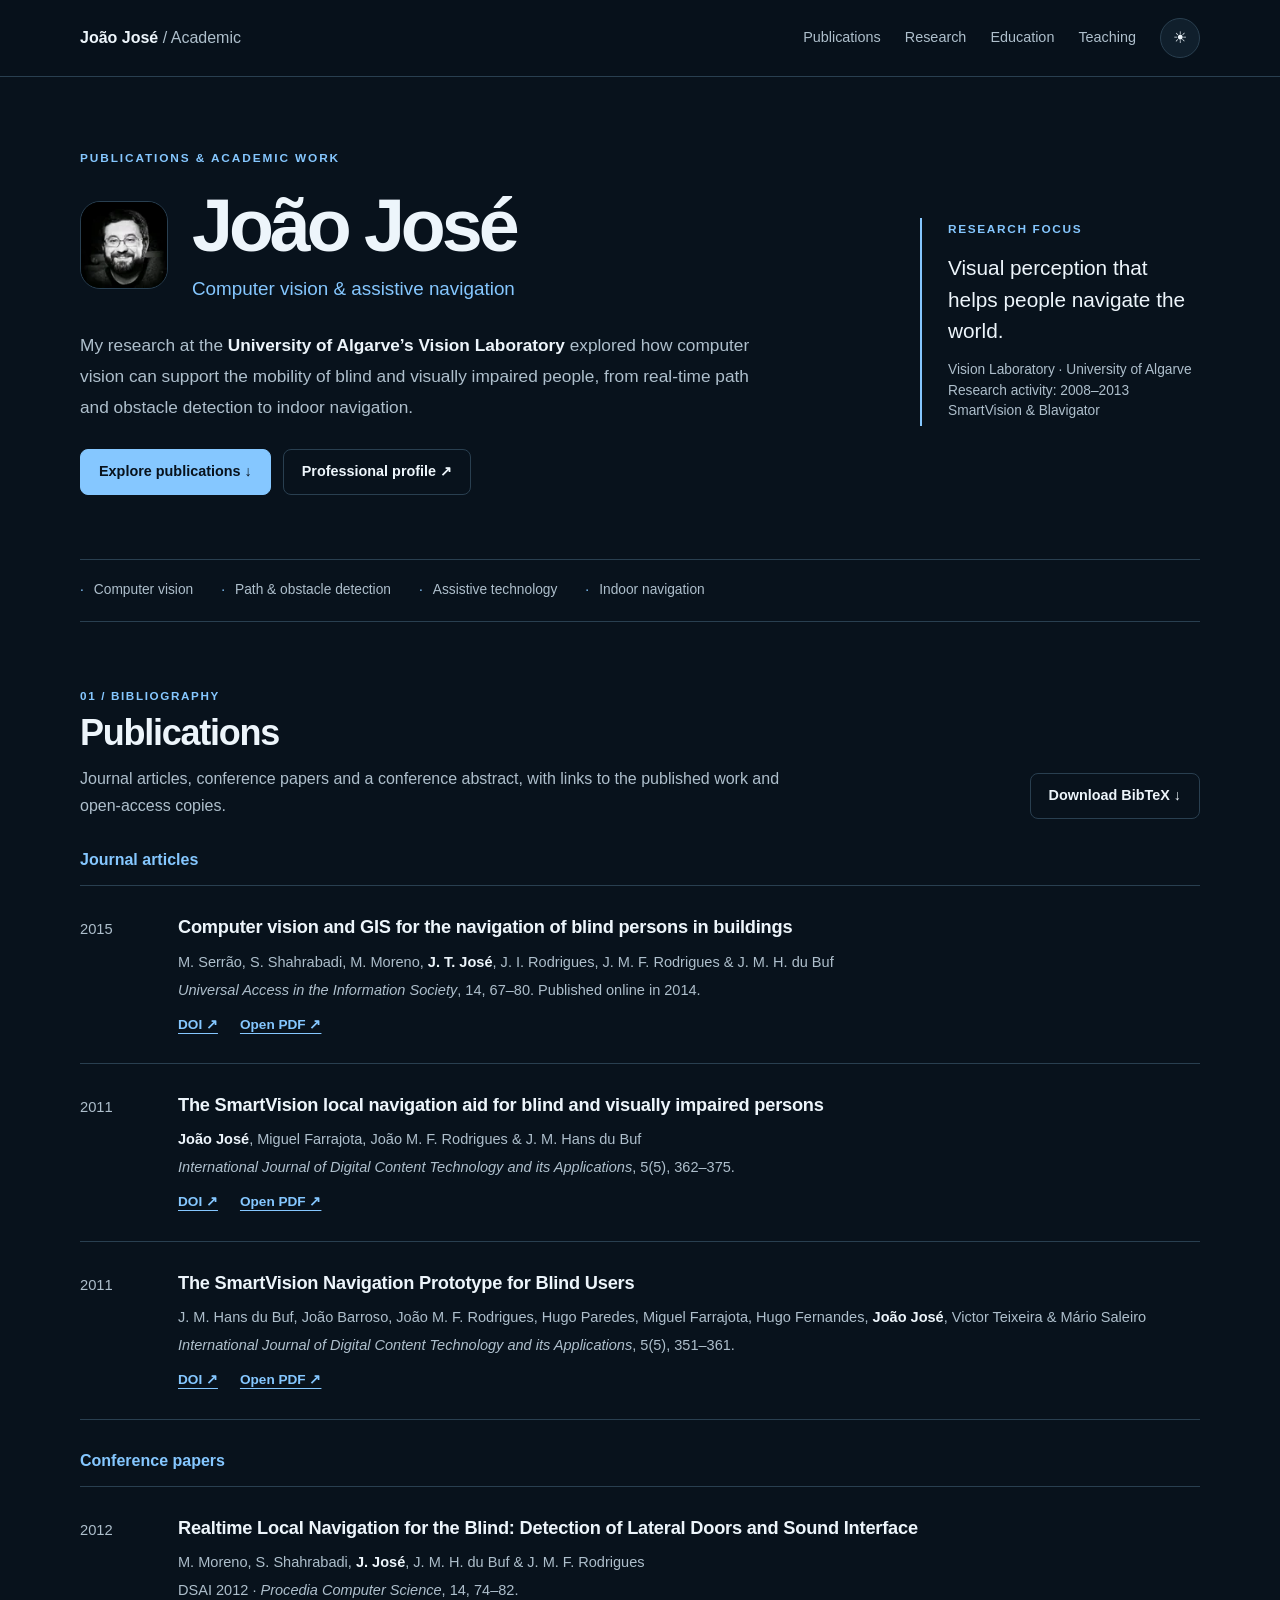
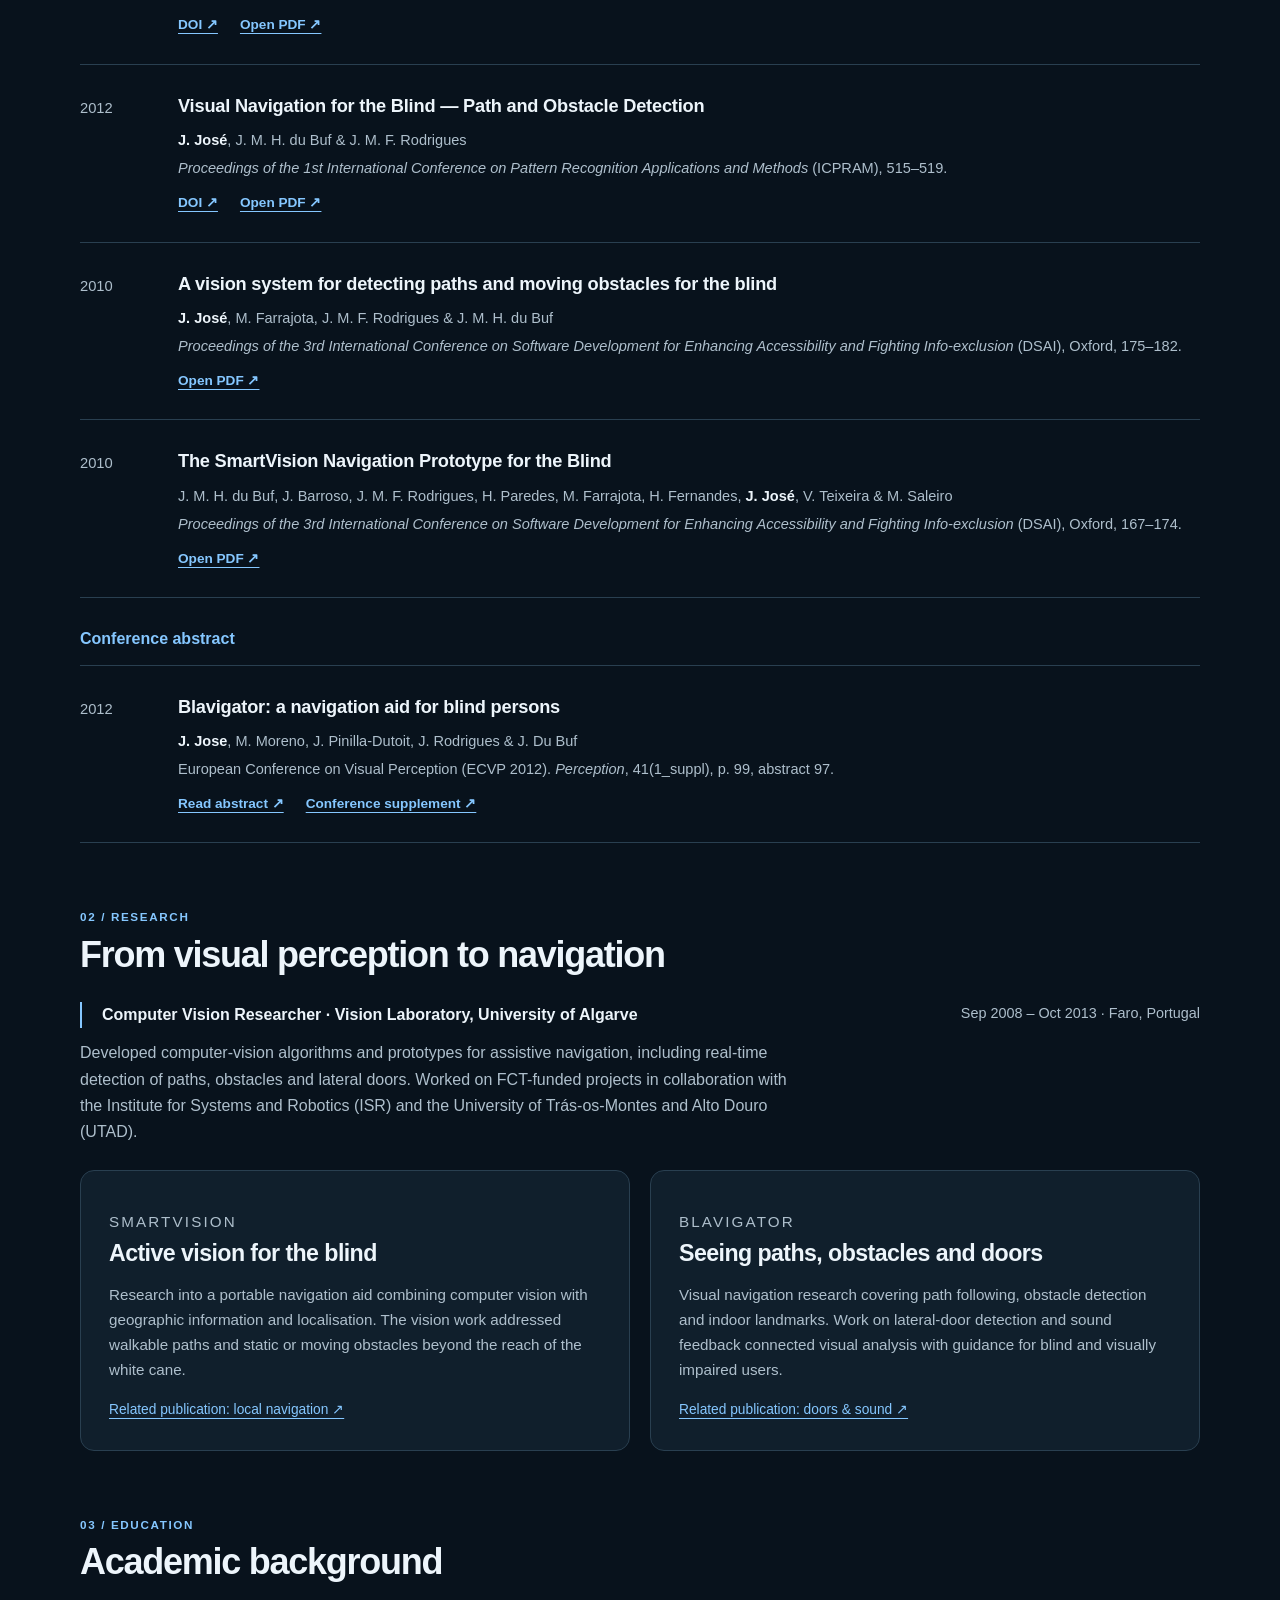
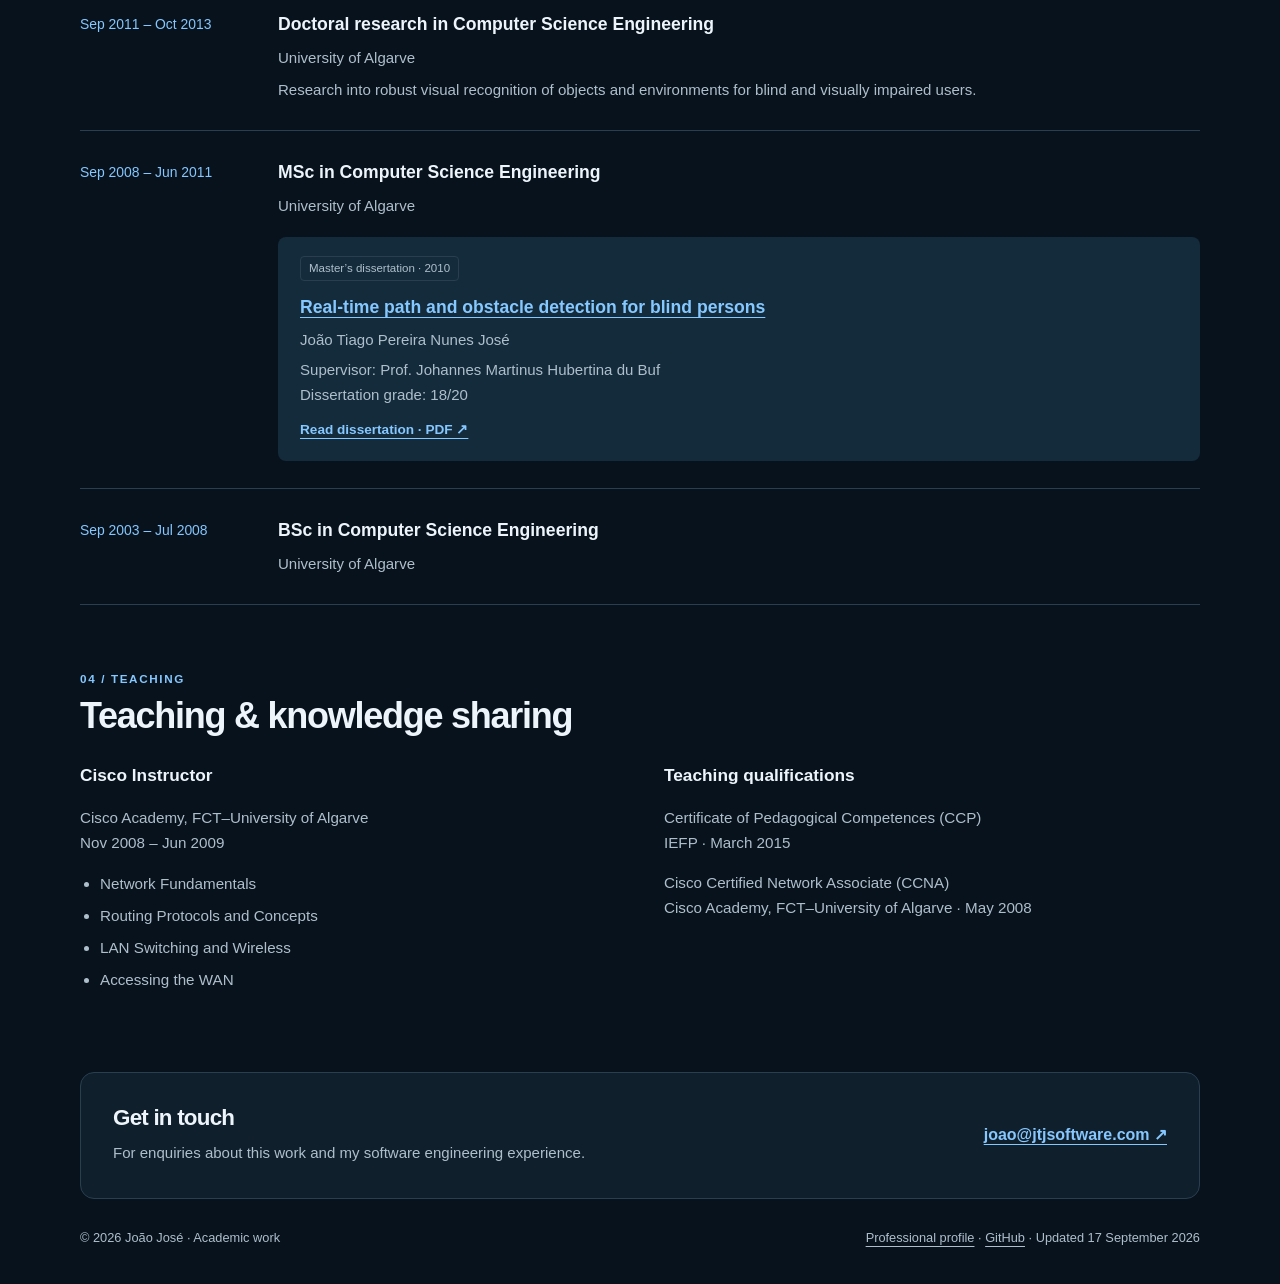
==== academic/index.html @ d1334db5 "Add academic profile with verified publications and research" ====
<!DOCTYPE html>
<html lang="en" data-theme="dark">
<head>
  <meta charset="UTF-8" />
  <meta name="viewport" content="width=device-width, initial-scale=1.0" />
  <title>João José | Publications &amp; Academic Work</title>
  <meta name="description" content="Academic work by João José: publications in computer vision and assistive navigation, SmartVision and Blavigator research, education and teaching at the University of Algarve." />
  <meta name="color-scheme" content="dark light" />
  <link rel="canonical" href="https://joaotiagojose.github.io/academic/" />
  <link rel="icon" type="image/svg+xml" href="../assets/favicon.svg?v=3" />
  <meta property="og:type" content="website" />
  <meta property="og:title" content="João José | Publications &amp; Academic Work" />
  <meta property="og:description" content="Computer vision, assistive navigation, and research at the University of Algarve. Publications, projects, education and teaching." />
  <meta property="og:url" content="https://joaotiagojose.github.io/academic/" />
  <meta property="og:image" content="https://joaotiagojose.github.io/assets/joao-jose-profile.png" />
  <script>
    try { if (localStorage.getItem('theme') === 'light') document.documentElement.dataset.theme = 'light'; } catch {}
  </script>
  <link rel="stylesheet" href="academic.css" />
  <script src="academic.js" defer></script>
</head>
<body>
  <a class="skip-link" href="#main">Skip to content</a>
  <header class="site-header">
    <div class="wrap header-inner">
      <a class="site-name" href="../">João José <span>/ Academic</span></a>
      <div class="header-actions">
        <nav class="nav" aria-label="Academic sections">
          <a href="#publications">Publications</a>
          <a href="#research">Research</a>
          <a href="#education">Education</a>
          <a href="#teaching">Teaching</a>
        </nav>
        <button id="theme-toggle" class="theme-toggle" type="button" aria-label="Switch to light mode" title="Switch to light mode">☀</button>
      </div>
    </div>
  </header>
  <main id="main" class="wrap">
    <section class="hero" aria-labelledby="page-title">
      <div>
        <p class="eyebrow">Publications &amp; academic work</p>
        <div class="identity">
          <img class="portrait" src="../assets/joao-jose-profile-200.webp" srcset="../assets/joao-jose-profile-100.webp 100w, ../assets/joao-jose-profile-150.webp 150w, ../assets/joao-jose-profile-200.webp 200w, ../assets/joao-jose-profile-300.webp 300w" sizes="(max-width: 620px) 66px, 88px" width="200" height="200" decoding="async" alt="Portrait of João José" />
          <div>
            <h1 id="page-title">João José</h1>
            <p class="hero-subtitle">Computer vision &amp; assistive navigation</p>
          </div>
        </div>
        <p class="lead">My research at the <strong>University of Algarve’s Vision Laboratory</strong> explored how computer vision can support the mobility of blind and visually impaired people, from real-time path and obstacle detection to indoor navigation.</p>
        <div class="hero-links">
          <a class="button primary" href="#publications">Explore publications <span aria-hidden="true">&nbsp;↓</span></a>
          <a class="button" href="../">Professional profile <span aria-hidden="true">&nbsp;↗</span></a>
        </div>
      </div>
      <aside class="research-note" aria-label="Research context">
        <h2>Research focus</h2>
        <p>Visual perception that helps people navigate the world.</p>
        <p class="note-meta">Vision Laboratory · University of Algarve<br />Research activity: 2008–2013<br />SmartVision &amp; Blavigator</p>
      </aside>
    </section>
    <div class="topic-strip" aria-label="Research topics">
      <span>Computer vision</span><span>Path &amp; obstacle detection</span><span>Assistive technology</span><span>Indoor navigation</span>
    </div>

    <section id="publications" class="section" aria-labelledby="publications-title">
      <div class="section-head">
        <div>
          <p class="section-kicker">01 / Bibliography</p>
          <h2 id="publications-title">Publications</h2>
          <p class="section-intro">Journal articles, conference papers and a conference abstract, with links to the published work and open-access copies.</p>
        </div>
        <a class="button" href="publications.bib" download>Download BibTeX <span aria-hidden="true">&nbsp;↓</span></a>
      </div>

      <h3 class="subheading">Journal articles</h3>
      <article class="pub" id="pub-gis">
        <div class="pub-year"><time datetime="2015">2015</time></div>
        <div>
          <h4><a href="https://doi.org/10.1007/s10209-013-0338-8">Computer vision and GIS for the navigation of blind persons in buildings</a></h4>
          <p class="authors">M. Serrão, S. Shahrabadi, M. Moreno, <strong>J. T. José</strong>, J. I. Rodrigues, J. M. F. Rodrigues &amp; J. M. H. du Buf</p>
          <p class="venue"><cite>Universal Access in the Information Society</cite>, 14, 67–80. Published online in 2014.</p>
          <div class="pub-links"><a href="https://doi.org/10.1007/s10209-013-0338-8" aria-label="DOI for Computer vision and GIS">DOI ↗</a><a href="https://isr.tecnico.ulisboa.pt/wp-content/uploads/2015/03/Computer-vision-and-GIS-for-the-navigation-of-blind-persons-in-buildings.pdf" aria-label="Open PDF of Computer vision and GIS">Open PDF ↗</a></div>
        </div>
      </article>
      <article class="pub" id="pub-local">
        <div class="pub-year"><time datetime="2011">2011</time></div>
        <div>
          <h4><a href="https://sapientia.ualg.pt/bitstreams/b8801582-c0db-4a8e-a55b-0960bfc5c989/download">The SmartVision local navigation aid for blind and visually impaired persons</a></h4>
          <p class="authors"><strong>João José</strong>, Miguel Farrajota, João M. F. Rodrigues &amp; J. M. Hans du Buf</p>
          <p class="venue"><cite>International Journal of Digital Content Technology and its Applications</cite>, 5(5), 362–375.</p>
          <div class="pub-links"><a href="https://doi.org/10.4156/jdcta.vol5.issue5.40" aria-label="DOI for the SmartVision local navigation aid">DOI ↗</a><a href="https://sapientia.ualg.pt/bitstreams/b8801582-c0db-4a8e-a55b-0960bfc5c989/download" aria-label="Open PDF of the SmartVision local navigation aid">Open PDF ↗</a></div>
        </div>
      </article>
      <article class="pub" id="pub-prototype-2011">
        <div class="pub-year"><time datetime="2011">2011</time></div>
        <div>
          <h4><a href="https://sapientia.ualg.pt/entities/publication/ca22ff7d-d446-47fd-9244-8b6d8630c13f">The SmartVision Navigation Prototype for Blind Users</a></h4>
          <p class="authors">J. M. Hans du Buf, João Barroso, João M. F. Rodrigues, Hugo Paredes, Miguel Farrajota, Hugo Fernandes, <strong>João José</strong>, Victor Teixeira &amp; Mário Saleiro</p>
          <p class="venue"><cite>International Journal of Digital Content Technology and its Applications</cite>, 5(5), 351–361.</p>
          <div class="pub-links"><a href="https://doi.org/10.4156/jdcta.vol5.issue5.39" aria-label="DOI for the SmartVision Navigation Prototype journal article">DOI ↗</a><a href="https://sapientia.ualg.pt/server/api/core/bitstreams/2eda83a7-4ccc-492b-aee5-9090bc823c5c/content" aria-label="Open PDF of the SmartVision Navigation Prototype journal article">Open PDF ↗</a></div>
        </div>
      </article>

      <h3 class="subheading">Conference papers</h3>
      <article class="pub" id="pub-doors">
        <div class="pub-year"><time datetime="2012">2012</time></div>
        <div>
          <h4><a href="https://doi.org/10.1016/j.procs.2012.10.009">Realtime Local Navigation for the Blind: Detection of Lateral Doors and Sound Interface</a></h4>
          <p class="authors">M. Moreno, S. Shahrabadi, <strong>J. José</strong>, J. M. H. du Buf &amp; J. M. F. Rodrigues</p>
          <p class="venue">DSAI 2012 · <cite>Procedia Computer Science</cite>, 14, 74–82.</p>
          <div class="pub-links"><a href="https://doi.org/10.1016/j.procs.2012.10.009" aria-label="DOI for Realtime Local Navigation for the Blind">DOI ↗</a><a href="https://sapientia.ualg.pt/server/api/core/bitstreams/8c145297-021e-44c2-b00f-937da8016061/content" aria-label="Open PDF of Realtime Local Navigation for the Blind">Open PDF ↗</a></div>
        </div>
      </article>
      <article class="pub" id="pub-visual-navigation">
        <div class="pub-year"><time datetime="2012">2012</time></div>
        <div>
          <h4><a href="https://doi.org/10.5220/0003711405150519">Visual Navigation for the Blind — Path and Obstacle Detection</a></h4>
          <p class="authors"><strong>J. José</strong>, J. M. H. du Buf &amp; J. M. F. Rodrigues</p>
          <p class="venue"><cite>Proceedings of the 1st International Conference on Pattern Recognition Applications and Methods</cite> (ICPRAM), 515–519.</p>
          <div class="pub-links"><a href="https://doi.org/10.5220/0003711405150519" aria-label="DOI for Visual Navigation for the Blind">DOI ↗</a><a href="https://www.scitepress.org/papers/2012/37114/37114.pdf" aria-label="Open PDF of Visual Navigation for the Blind">Open PDF ↗</a></div>
        </div>
      </article>
      <article class="pub" id="pub-moving-obstacles">
        <div class="pub-year"><time datetime="2010">2010</time></div>
        <div>
          <h4><a href="https://sapientia.ualg.pt/server/api/core/bitstreams/53c3b840-bb6d-4dbb-9506-8c93ebf190bd/content">A vision system for detecting paths and moving obstacles for the blind</a></h4>
          <p class="authors"><strong>J. José</strong>, M. Farrajota, J. M. F. Rodrigues &amp; J. M. H. du Buf</p>
          <p class="venue"><cite>Proceedings of the 3rd International Conference on Software Development for Enhancing Accessibility and Fighting Info-exclusion</cite> (DSAI), Oxford, 175–182.</p>
          <div class="pub-links"><a href="https://sapientia.ualg.pt/server/api/core/bitstreams/53c3b840-bb6d-4dbb-9506-8c93ebf190bd/content" aria-label="Open PDF of A vision system for detecting paths and moving obstacles">Open PDF ↗</a></div>
        </div>
      </article>
      <article class="pub" id="pub-prototype-2010">
        <div class="pub-year"><time datetime="2010">2010</time></div>
        <div>
          <h4><a href="https://sapientia.ualg.pt/entities/publication/32190c54-5bcf-4e43-a8a7-34884efaf8aa">The SmartVision Navigation Prototype for the Blind</a></h4>
          <p class="authors">J. M. H. du Buf, J. Barroso, J. M. F. Rodrigues, H. Paredes, M. Farrajota, H. Fernandes, <strong>J. José</strong>, V. Teixeira &amp; M. Saleiro</p>
          <p class="venue"><cite>Proceedings of the 3rd International Conference on Software Development for Enhancing Accessibility and Fighting Info-exclusion</cite> (DSAI), Oxford, 167–174.</p>
          <div class="pub-links"><a href="https://sapientia.ualg.pt/server/api/core/bitstreams/aa98ffcc-b1ad-4ce6-bfa8-ec8e692ca090/content" aria-label="Open PDF of the SmartVision Navigation Prototype conference paper">Open PDF ↗</a></div>
        </div>
      </article>

      <h3 class="subheading">Conference abstract</h3>
      <article class="pub" id="pub-blavigator">
        <div class="pub-year"><time datetime="2012">2012</time></div>
        <div>
          <h4><a href="https://sapientia.ualg.pt/bitstreams/903f8c56-8f62-4456-8b7b-4ba01dbcab56/download">Blavigator: a navigation aid for blind persons</a></h4>
          <p class="authors"><strong>J. Jose</strong>, M. Moreno, J. Pinilla-Dutoit, J. Rodrigues &amp; J. Du Buf</p>
          <p class="venue">European Conference on Visual Perception (ECVP 2012). <cite>Perception</cite>, 41(1_suppl), p. 99, abstract 97.</p>
          <div class="pub-links"><a href="https://sapientia.ualg.pt/bitstreams/903f8c56-8f62-4456-8b7b-4ba01dbcab56/download">Read abstract ↗</a><a href="https://doi.org/10.1177/03010066120410s101">Conference supplement ↗</a></div>
        </div>
      </article>
    </section>

    <section id="research" class="section" aria-labelledby="research-title">
      <p class="section-kicker">02 / Research</p>
      <h2 id="research-title">From visual perception to navigation</h2>
      <div class="research-role"><strong>Computer Vision Researcher · Vision Laboratory, University of Algarve</strong><span>Sep 2008 – Oct 2013 · Faro, Portugal</span></div>
      <p class="section-intro">Developed computer-vision algorithms and prototypes for assistive navigation, including real-time detection of paths, obstacles and lateral doors. Worked on FCT-funded projects in collaboration with the Institute for Systems and Robotics (ISR) and the University of Trás-os-Montes and Alto Douro (UTAD).</p>
      <div class="research-grid">
        <article class="project">
          <p class="project-number">SMARTVISION</p>
          <h3>Active vision for the blind</h3>
          <p>Research into a portable navigation aid combining computer vision with geographic information and localisation. The vision work addressed walkable paths and static or moving obstacles beyond the reach of the white cane.</p>
          <a href="#pub-local">Related publication: local navigation ↗</a>
        </article>
        <article class="project">
          <p class="project-number">BLAVIGATOR</p>
          <h3>Seeing paths, obstacles and doors</h3>
          <p>Visual navigation research covering path following, obstacle detection and indoor landmarks. Work on lateral-door detection and sound feedback connected visual analysis with guidance for blind and visually impaired users.</p>
          <a href="#pub-doors">Related publication: doors &amp; sound ↗</a>
        </article>
      </div>
    </section>

    <section id="education" class="section" aria-labelledby="education-title">
      <p class="section-kicker">03 / Education</p>
      <h2 id="education-title">Academic background</h2>
      <article class="education-row">
        <div class="education-date">Sep 2011 – Oct 2013</div>
        <div><h3>Doctoral research in Computer Science Engineering</h3><p>University of Algarve</p><p>Research into robust visual recognition of objects and environments for blind and visually impaired users.</p></div>
      </article>
      <article class="education-row">
        <div class="education-date">Sep 2008 – Jun 2011</div>
        <div>
          <h3>MSc in Computer Science Engineering</h3><p>University of Algarve</p>
          <div class="thesis" id="thesis">
            <span class="label">Master’s dissertation · 2010</span>
            <h3><a href="https://sapientia.ualg.pt/server/api/core/bitstreams/67dc6288-6c2f-46ac-99d8-8677ef4031b8/content">Real-time path and obstacle detection for blind persons</a></h3>
            <p>João Tiago Pereira Nunes José</p>
            <p>Supervisor: Prof. Johannes Martinus Hubertina du Buf<br />Dissertation grade: 18/20</p>
            <div class="pub-links"><a href="https://sapientia.ualg.pt/server/api/core/bitstreams/67dc6288-6c2f-46ac-99d8-8677ef4031b8/content">Read dissertation · PDF ↗</a></div>
          </div>
        </div>
      </article>
      <article class="education-row">
        <div class="education-date">Sep 2003 – Jul 2008</div>
        <div><h3>BSc in Computer Science Engineering</h3><p>University of Algarve</p></div>
      </article>
    </section>

    <section id="teaching" class="section" aria-labelledby="teaching-title">
      <p class="section-kicker">04 / Teaching</p>
      <h2 id="teaching-title">Teaching &amp; knowledge sharing</h2>
      <div class="teaching">
        <div>
          <h3>Cisco Instructor</h3>
          <p>Cisco Academy, FCT–University of Algarve<br />Nov 2008 – Jun 2009</p>
          <ul><li>Network Fundamentals</li><li>Routing Protocols and Concepts</li><li>LAN Switching and Wireless</li><li>Accessing the WAN</li></ul>
        </div>
        <div>
          <h3>Teaching qualifications</h3>
          <p>Certificate of Pedagogical Competences (CCP)<br />IEFP · March 2015</p>
          <p>Cisco Certified Network Associate (CCNA)<br />Cisco Academy, FCT–University of Algarve · May 2008</p>
        </div>
      </div>
    </section>

    <section id="contact" class="contact" aria-labelledby="contact-title">
      <div><h2 id="contact-title">Get in touch</h2><p>For enquiries about this work and my software engineering experience.</p></div>
      <a href="mailto:joao@jtjsoftware.com">joao@jtjsoftware.com ↗</a>
    </section>
  </main>
  <footer class="wrap">
    <p>© <span id="year">2026</span> João José · Academic work</p>
    <p><a href="../">Professional profile</a> · <a href="https://github.com/joaotiagojose">GitHub</a> · Updated <time datetime="2026-09-17">17 September 2026</time></p>
  </footer>
</body>
</html>
---- academic/academic.css ----
:root {
  color-scheme: dark;
  --bg: #08121c;
  --panel: #101f2c;
  --ink: #edf5fb;
  --muted: #aebfcc;
  --line: #293f50;
  --brand: #85c7ff;
  --soft: #142b3c;
  --nav: rgba(8, 18, 28, .96);
}
html[data-theme="light"] {
  color-scheme: light;
  --bg: #f5f7fa;
  --panel: #fff;
  --ink: #172b3c;
  --muted: #526575;
  --line: #d8e1e8;
  --brand: #135e98;
  --soft: #eaf2f9;
  --nav: rgba(245, 247, 250, .96);
}
* { box-sizing: border-box; }
html { scroll-behavior: smooth; scroll-padding-top: 100px; }
body { margin: 0; background: var(--bg); color: var(--ink); font: 16px/1.65 "Segoe UI", Arial, sans-serif; }
a { color: var(--brand); text-underline-offset: 4px; }
a:hover { text-decoration-thickness: 2px; }
button { font: inherit; }
button, a { -webkit-tap-highlight-color: transparent; }
:focus-visible { outline: 3px solid var(--brand); outline-offset: 5px; }
img { display: block; max-width: 100%; }
[hidden] { display: none !important; }
.wrap { width: min(1120px, calc(100% - 48px)); margin-inline: auto; }
.skip-link { position: fixed; top: -100px; left: 20px; z-index: 50; padding: 10px 16px; background: var(--panel); }
.skip-link:focus { top: 10px; }
.site-header { position: sticky; top: 0; z-index: 10; background: var(--nav); border-bottom: 1px solid var(--line); }
.header-inner { display: flex; align-items: center; justify-content: space-between; gap: 24px; min-height: 76px; }
.site-name { color: var(--ink); font-weight: 700; text-decoration: none; white-space: nowrap; }
.site-name span { color: var(--muted); font-weight: 400; }
.nav { display: flex; align-items: center; gap: 24px; font-size: .9rem; }
.nav a { color: var(--muted); text-decoration: none; padding-block: 12px; }
.nav a:hover { color: var(--ink); }
.theme-toggle { border: 1px solid var(--line); border-radius: 50%; width: 40px; height: 40px; background: var(--panel); color: var(--ink); cursor: pointer; flex: 0 0 auto; }
.header-actions { display: flex; align-items: center; gap: 24px; }
.hero { display: grid; grid-template-columns: minmax(0, 1fr) 280px; gap: 70px; align-items: center; padding-block: 72px 64px; }
.eyebrow { margin: 0 0 18px; font-size: .74rem; font-weight: 750; letter-spacing: .16em; text-transform: uppercase; color: var(--brand); }
.identity { display: flex; gap: 24px; align-items: center; }
.portrait { width: 88px; height: 88px; border-radius: 20px; border: 1px solid var(--line); object-fit: cover; }
h1 { margin: 0; font-size: clamp(2.6rem, 5.8vw, 4.6rem); letter-spacing: -.055em; line-height: 1.06; font-weight: 720; }
.hero-subtitle { margin: 8px 0 0; color: var(--brand); font-size: clamp(1rem, 2vw, 1.18rem); }
.lead { color: var(--muted); font-size: 1.08rem; line-height: 1.8; max-width: 670px; margin: 26px 0; }
.lead strong { color: var(--ink); font-weight: 600; }
.hero-links { display: flex; flex-wrap: wrap; gap: 12px; }
.button { display: inline-flex; align-items: center; justify-content: center; padding: 10px 18px; min-height: 46px; border: 1px solid var(--line); border-radius: 8px; color: var(--ink); font-size: .9rem; font-weight: 650; text-decoration: none; }
.button.primary { background: var(--brand); border-color: var(--brand); color: var(--bg); }
.button:hover { box-shadow: 0 0 0 2px var(--line); }
.research-note { border-left: 2px solid var(--brand); padding: 4px 0 4px 26px; }
.research-note h2 { font-size: .74rem; letter-spacing: .14em; text-transform: uppercase; color: var(--brand); margin: 0 0 16px; }
.research-note p { font-size: 1.3rem; line-height: 1.5; margin: 0 0 14px; }
.research-note .note-meta { color: var(--muted); font-size: .86rem; margin-bottom: 0; }
.topic-strip { display: flex; flex-wrap: wrap; gap: 10px 28px; padding-block: 19px; border-block: 1px solid var(--line); color: var(--muted); font-size: .86rem; }
.topic-strip span::before { content: "·"; color: var(--brand); margin-right: 10px; }
.section { padding-top: 64px; }
.section-head { display: flex; align-items: end; justify-content: space-between; gap: 24px; margin-bottom: 28px; }
.section-kicker { color: var(--brand); font-size: .73rem; letter-spacing: .14em; text-transform: uppercase; font-weight: 700; margin: 0 0 6px; }
h2 { font-size: clamp(1.7rem, 3vw, 2.25rem); line-height: 1.2; letter-spacing: -.035em; margin: 0; }
.section-intro { color: var(--muted); margin: 12px 0 0; max-width: 720px; }
.subheading { font-size: 1rem; font-weight: 650; margin: 28px 0 0; padding-bottom: 12px; border-bottom: 1px solid var(--line); color: var(--brand); }
.pub { display: grid; grid-template-columns: 76px minmax(0, 1fr); gap: 22px; padding-block: 27px; border-bottom: 1px solid var(--line); }
.pub-year { color: var(--muted); font-size: .92rem; font-variant-numeric: tabular-nums; padding-top: 4px; }
.pub h4 { margin: 0 0 9px; font-size: 1.14rem; font-weight: 650; line-height: 1.5; letter-spacing: -.012em; }
.pub h4 a { color: var(--ink); text-decoration: none; }
.pub h4 a:hover { color: var(--brand); text-decoration: underline; }
.pub p { margin: 4px 0; font-size: .91rem; color: var(--muted); }
.pub .authors strong { color: var(--ink); font-weight: 650; }
.pub .venue { color: var(--muted); }
.pub-links { display: flex; flex-wrap: wrap; gap: 10px 22px; margin-top: 12px; font-size: .85rem; }
.pub-links a { font-weight: 600; }
.label { display: inline-block; vertical-align: middle; margin: 0 0 12px; border: 1px solid var(--line); color: var(--muted); border-radius: 4px; padding: 2px 8px; font-size: .72rem; }
.research-grid { display: grid; grid-template-columns: repeat(2, minmax(0, 1fr)); gap: 20px; margin-top: 24px; }
.project { border: 1px solid var(--line); border-radius: 14px; padding: 28px; background: var(--panel); }
.project-number { color: var(--brand); font-size: .76rem; letter-spacing: .14em; margin: 0 0 18px; }
.project h3 { font-size: 1.45rem; margin: 0 0 8px; letter-spacing: -.025em; }
.project p { color: var(--muted); margin: 10px 0 0; font-size: .95rem; }
.project a { display: inline-block; margin-top: 16px; font-size: .86rem; }
.research-role { display: flex; flex-wrap: wrap; justify-content: space-between; gap: 8px 24px; border-left: 2px solid var(--brand); padding-left: 20px; margin-top: 26px; }
.research-role strong { font-weight: 650; }
.research-role span { color: var(--muted); font-size: .9rem; }
.education-row { display: grid; grid-template-columns: 170px minmax(0, 1fr); gap: 28px; padding: 27px 0; border-bottom: 1px solid var(--line); }
.education-row h3 { font-size: 1.1rem; margin: 0 0 6px; }
.education-row p { color: var(--muted); margin: 7px 0 0; font-size: .94rem; }
.education-date { color: var(--brand); font-size: .87rem; padding-top: 3px; }
.thesis { margin-top: 18px; padding: 19px 22px; background: var(--soft); border-radius: 8px; }
.thesis p { margin-top: 5px; }
.teaching { display: grid; grid-template-columns: 1fr 1fr; gap: 48px; }
.teaching h3 { margin: 24px 0 7px; font-size: 1.08rem; }
.teaching p, .teaching li { color: var(--muted); font-size: .95rem; }
.teaching ul { padding-left: 20px; }
.teaching li + li { margin-top: 7px; }
.contact { margin-top: 64px; padding: 32px; border: 1px solid var(--line); background: var(--panel); border-radius: 14px; display: flex; flex-wrap: wrap; align-items: center; justify-content: space-between; gap: 24px; }
.contact h2 { font-size: 1.4rem; }
.contact p { margin: 9px 0 0; color: var(--muted); font-size: .94rem; }
.contact a { font-weight: 650; }
footer { display: flex; justify-content: space-between; flex-wrap: wrap; gap: 12px; padding-block: 28px 36px; color: var(--muted); font-size: .8rem; }
footer p { margin: 0; }
footer a { color: var(--muted); }
@media (max-width: 900px) {
  .hero { grid-template-columns: 1fr; gap: 34px; padding-block: 48px; }
  .research-note { max-width: 650px; }
  .research-note p { font-size: 1.1rem; }
  .nav { gap: 16px; }
  .header-actions { gap: 16px; }
  .site-name span { display: none; }
}
@media (max-width: 620px) {
  html { scroll-padding-top: 135px; }
  .wrap { width: calc(100% - 36px); }
  .header-inner { flex-wrap: wrap; padding-block: 12px; gap: 2px 14px; min-height: auto; }
  .header-actions { display: contents; }
  .site-name { order: 0; }
  .theme-toggle { order: 1; width: 36px; height: 36px; }
  .nav { order: 2; width: 100%; justify-content: space-between; gap: 10px; font-size: .8rem; }
  .nav a { padding-block: 8px; }
  .hero { padding-block: 36px; gap: 30px; }
  .portrait { width: 66px; height: 66px; border-radius: 14px; }
  .identity { gap: 17px; }
  h1 { font-size: clamp(2rem, 8vw, 3rem); }
  .hero-subtitle { font-size: .94rem; }
  .lead { font-size: 1rem; }
  .topic-strip { gap: 8px 17px; font-size: .78rem; }
  .section { padding-top: 44px; }
  .section-head { align-items: start; flex-direction: column; gap: 18px; }
  .pub { grid-template-columns: 1fr; gap: 7px; padding-block: 24px; }
  .pub-year { font-size: .8rem; color: var(--brand); }
  .pub h4 { font-size: 1.07rem; }
  .research-grid, .teaching { grid-template-columns: 1fr; gap: 18px; }
  .project { padding: 23px; }
  .education-row { grid-template-columns: 1fr; gap: 8px; }
  .contact { padding: 24px; margin-top: 44px; }
}
@media (prefers-reduced-motion: reduce) { html { scroll-behavior: auto; } }
@media print {
  :root { --bg: #fff; --panel: #fff; --ink: #111; --muted: #444; --brand: #174b70; --line: #ccc; --soft: #f5f5f5; }
  html[data-theme] { color-scheme: light; --bg: #fff; --panel: #fff; --ink: #111; --muted: #444; --brand: #174b70; --line: #ccc; --soft: #f5f5f5; }
  body { font-size: 10pt; }
  .wrap { width: 100%; }
  .site-header, .skip-link, .hero-links, .section-head .button, .theme-toggle { display: none; }
  .hero { padding: 0 0 24px; gap: 30px; }
  .section { padding-top: 28px; }
  .pub, .project, .education-row { break-inside: avoid; }
  h2, h3 { break-after: avoid; }
  a { text-decoration: none; }
}
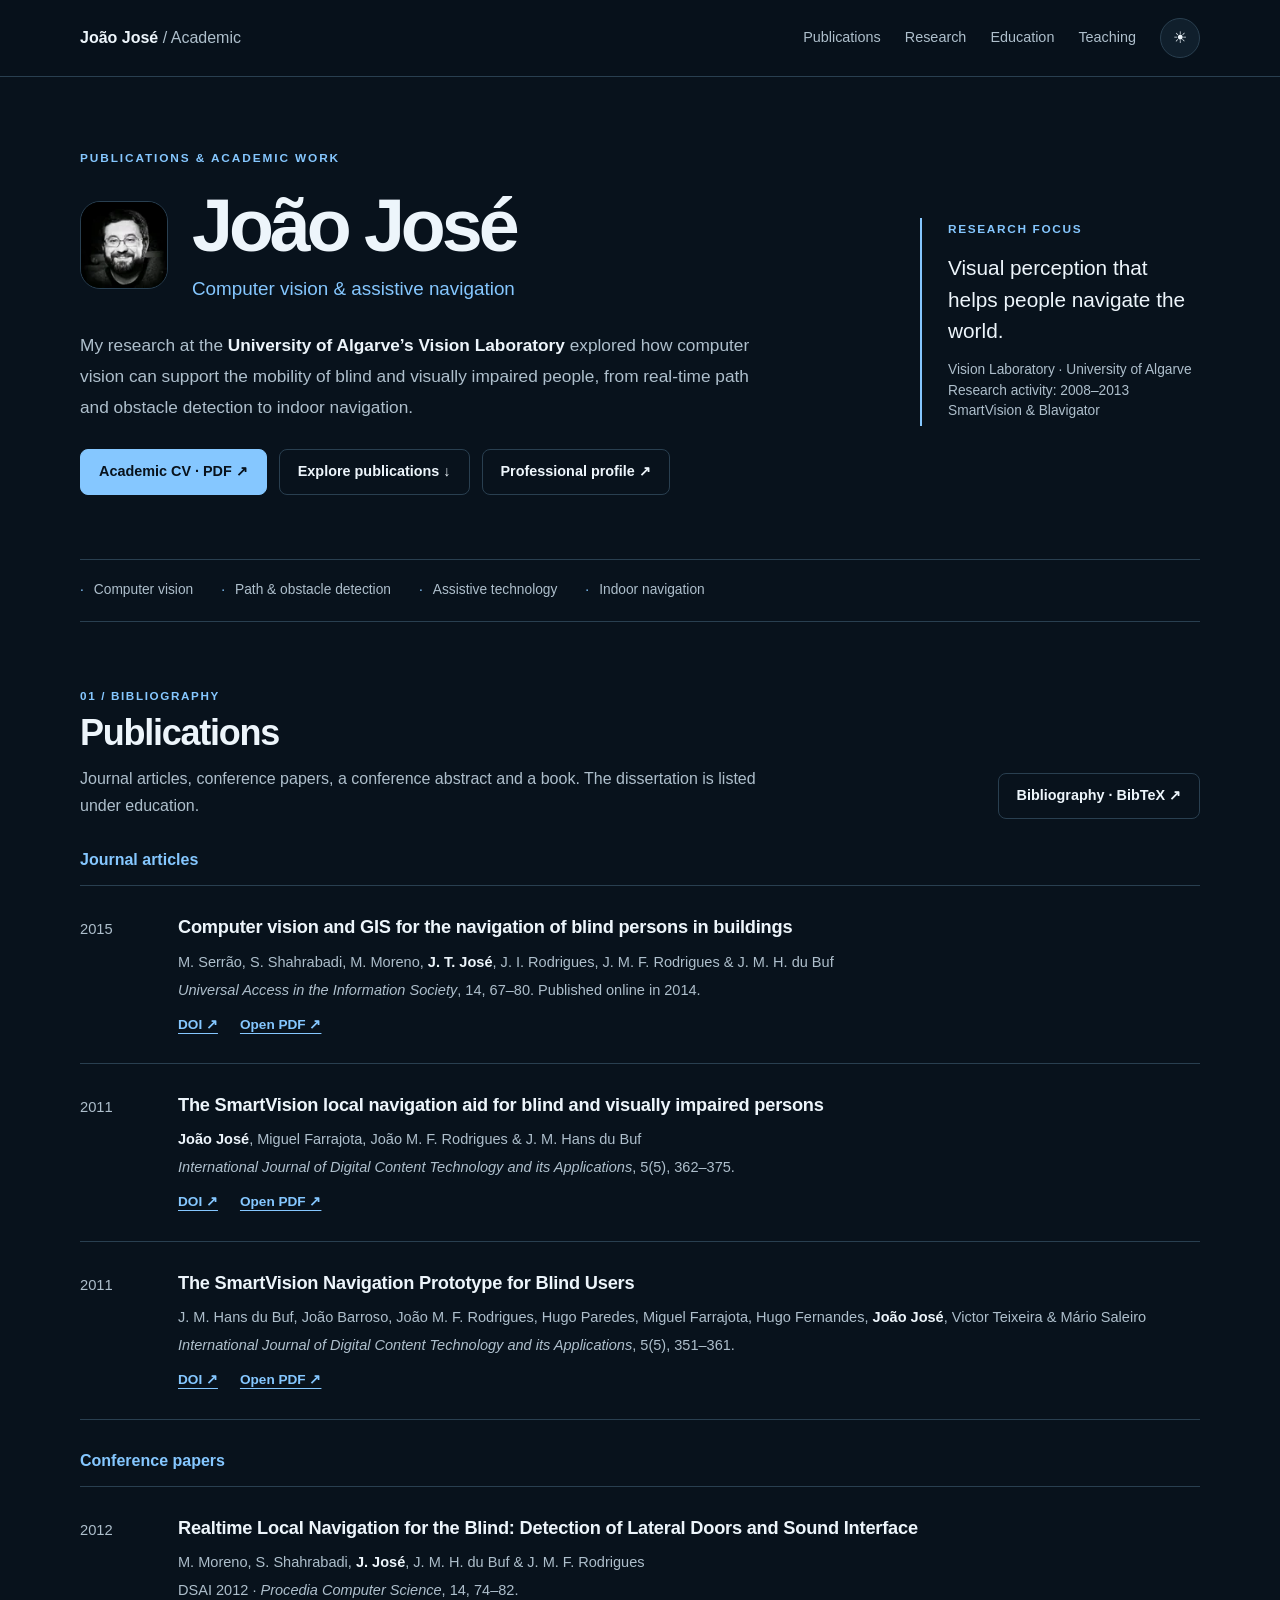
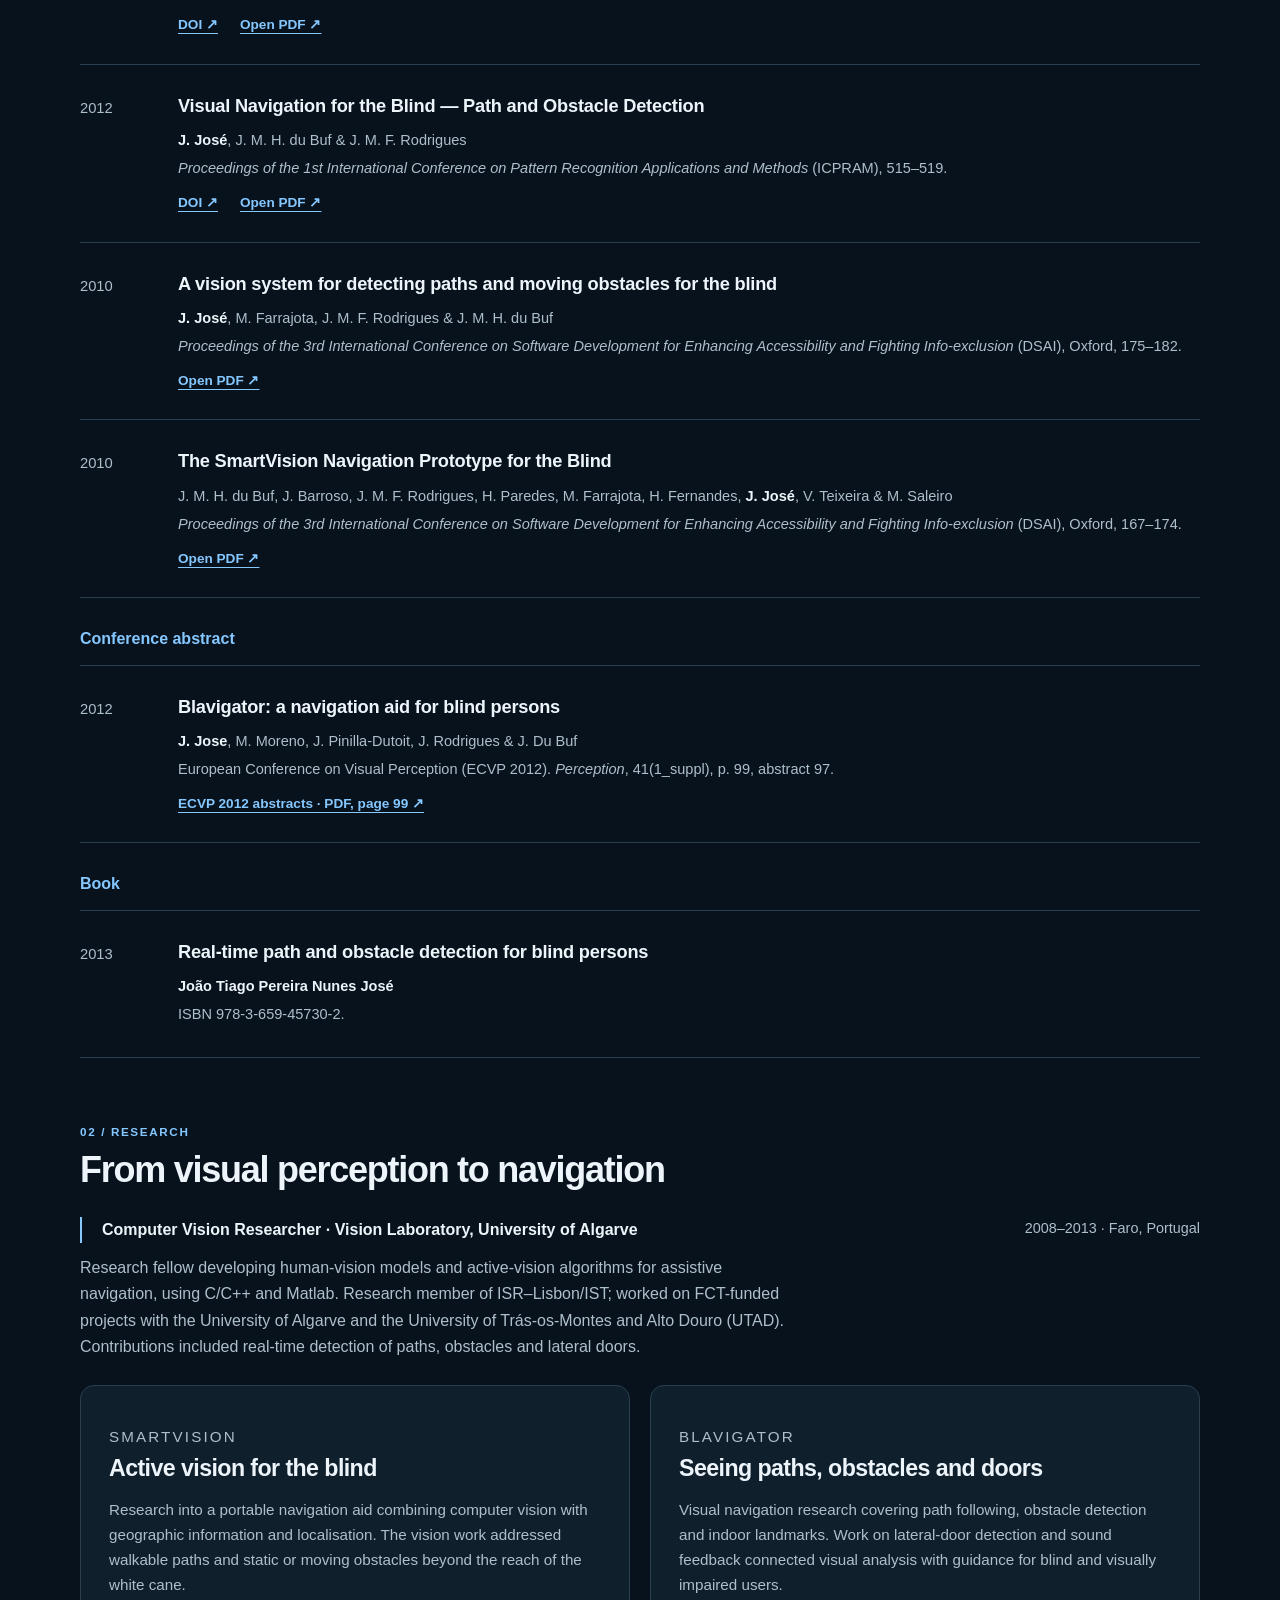
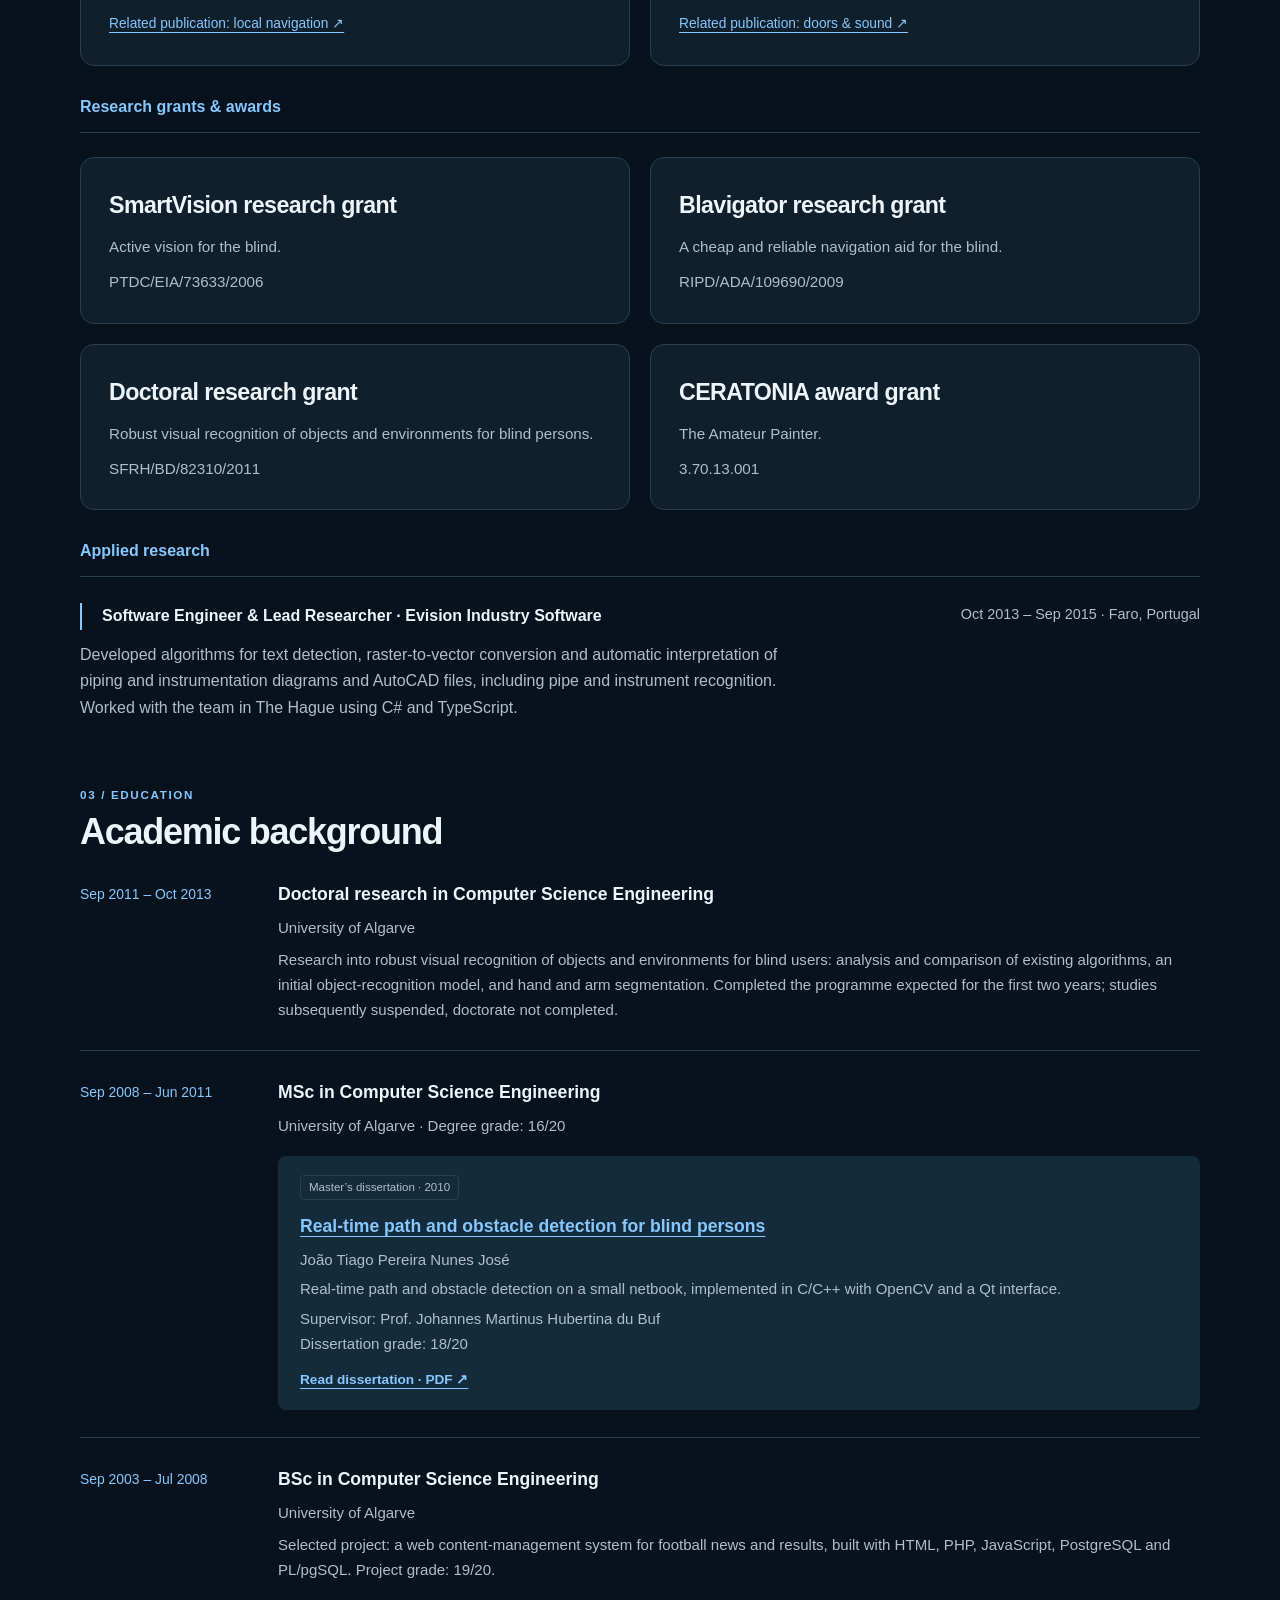
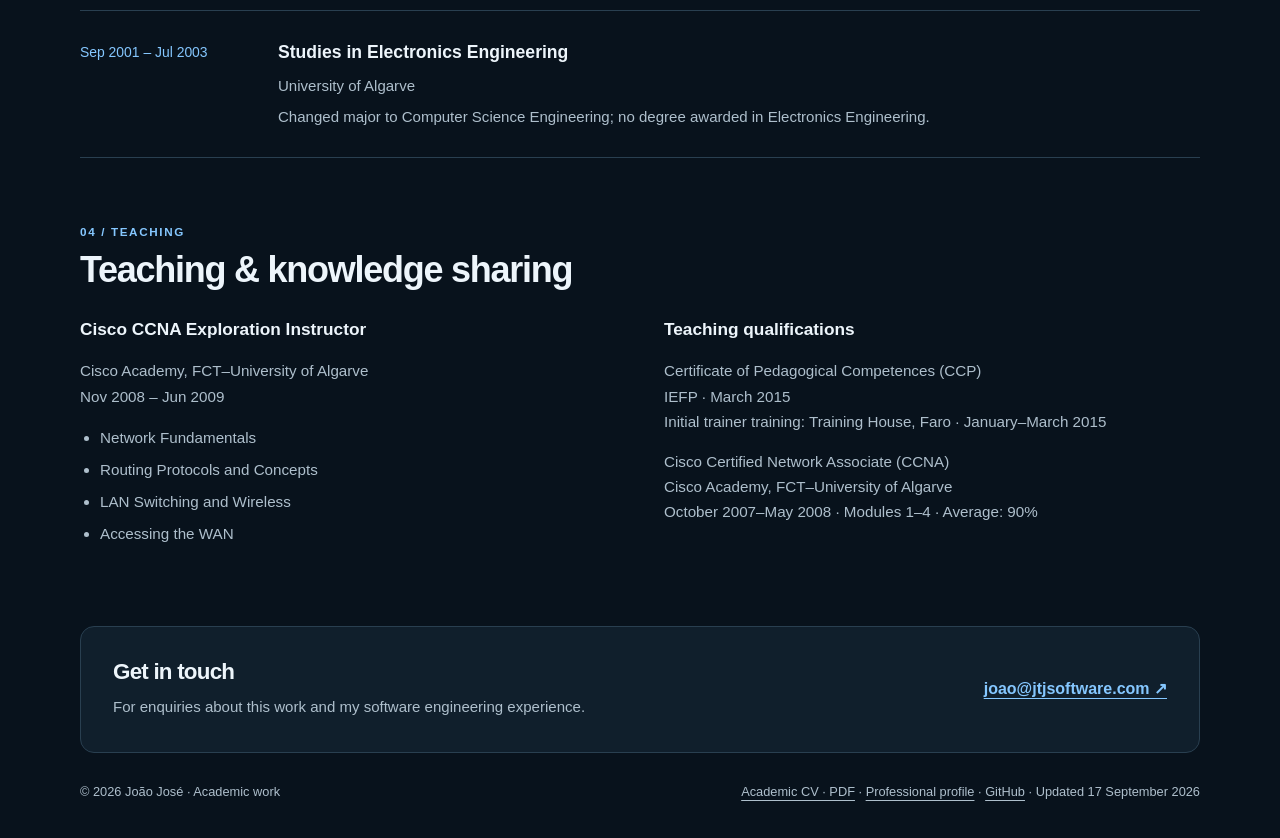
==== commit 8fd6e25f: "Add complete academic CV and correct publication links" ====
--- a/academic/index.html
+++ b/academic/index.html
@@ -23,7 +23,7 @@
   <a class="skip-link" href="#main">Skip to content</a>
   <header class="site-header">
     <div class="wrap header-inner">
-      <a class="site-name" href="../">João José <span>/ Academic</span></a>
+      <a class="site-name" href="../" target="_blank" rel="noopener noreferrer">João José <span>/ Academic</span></a>
       <div class="header-actions">
         <nav class="nav" aria-label="Academic sections">
           <a href="#publications">Publications</a>
@@ -48,8 +48,9 @@
         </div>
         <p class="lead">My research at the <strong>University of Algarve’s Vision Laboratory</strong> explored how computer vision can support the mobility of blind and visually impaired people, from real-time path and obstacle detection to indoor navigation.</p>
         <div class="hero-links">
-          <a class="button primary" href="#publications">Explore publications <span aria-hidden="true">&nbsp;↓</span></a>
-          <a class="button" href="../">Professional profile <span aria-hidden="true">&nbsp;↗</span></a>
+          <a class="button primary" href="Joao_Jose_Academic_CV.pdf" target="_blank" rel="noopener noreferrer">Academic CV · PDF <span aria-hidden="true">&nbsp;↗</span></a>
+          <a class="button" href="#publications">Explore publications <span aria-hidden="true">&nbsp;↓</span></a>
+          <a class="button" href="../" target="_blank" rel="noopener noreferrer">Professional profile <span aria-hidden="true">&nbsp;↗</span></a>
         </div>
       </div>
       <aside class="research-note" aria-label="Research context">
@@ -67,37 +68,37 @@
         <div>
           <p class="section-kicker">01 / Bibliography</p>
           <h2 id="publications-title">Publications</h2>
-          <p class="section-intro">Journal articles, conference papers and a conference abstract, with links to the published work and open-access copies.</p>
-        </div>
-        <a class="button" href="publications.bib" download>Download BibTeX <span aria-hidden="true">&nbsp;↓</span></a>
+          <p class="section-intro">Journal articles, conference papers, a conference abstract and a book. The dissertation is listed under education.</p>
+        </div>
+        <a class="button" href="publications.bib" target="_blank" rel="noopener noreferrer">Bibliography · BibTeX <span aria-hidden="true">&nbsp;↗</span></a>
       </div>
 
       <h3 class="subheading">Journal articles</h3>
       <article class="pub" id="pub-gis">
         <div class="pub-year"><time datetime="2015">2015</time></div>
         <div>
-          <h4><a href="https://doi.org/10.1007/s10209-013-0338-8">Computer vision and GIS for the navigation of blind persons in buildings</a></h4>
+          <h4><a href="https://doi.org/10.1007/s10209-013-0338-8" target="_blank" rel="noopener noreferrer">Computer vision and GIS for the navigation of blind persons in buildings</a></h4>
           <p class="authors">M. Serrão, S. Shahrabadi, M. Moreno, <strong>J. T. José</strong>, J. I. Rodrigues, J. M. F. Rodrigues &amp; J. M. H. du Buf</p>
           <p class="venue"><cite>Universal Access in the Information Society</cite>, 14, 67–80. Published online in 2014.</p>
-          <div class="pub-links"><a href="https://doi.org/10.1007/s10209-013-0338-8" aria-label="DOI for Computer vision and GIS">DOI ↗</a><a href="https://isr.tecnico.ulisboa.pt/wp-content/uploads/2015/03/Computer-vision-and-GIS-for-the-navigation-of-blind-persons-in-buildings.pdf" aria-label="Open PDF of Computer vision and GIS">Open PDF ↗</a></div>
+          <div class="pub-links"><a href="https://doi.org/10.1007/s10209-013-0338-8" aria-label="DOI for Computer vision and GIS" target="_blank" rel="noopener noreferrer">DOI ↗</a><a href="https://isr.tecnico.ulisboa.pt/wp-content/uploads/2015/03/Computer-vision-and-GIS-for-the-navigation-of-blind-persons-in-buildings.pdf" aria-label="Open PDF of Computer vision and GIS" target="_blank" rel="noopener noreferrer">Open PDF ↗</a></div>
         </div>
       </article>
       <article class="pub" id="pub-local">
         <div class="pub-year"><time datetime="2011">2011</time></div>
         <div>
-          <h4><a href="https://sapientia.ualg.pt/bitstreams/b8801582-c0db-4a8e-a55b-0960bfc5c989/download">The SmartVision local navigation aid for blind and visually impaired persons</a></h4>
+          <h4><a href="https://sapientia.ualg.pt/server/api/core/bitstreams/b8801582-c0db-4a8e-a55b-0960bfc5c989/content" target="_blank" rel="noopener noreferrer">The SmartVision local navigation aid for blind and visually impaired persons</a></h4>
           <p class="authors"><strong>João José</strong>, Miguel Farrajota, João M. F. Rodrigues &amp; J. M. Hans du Buf</p>
           <p class="venue"><cite>International Journal of Digital Content Technology and its Applications</cite>, 5(5), 362–375.</p>
-          <div class="pub-links"><a href="https://doi.org/10.4156/jdcta.vol5.issue5.40" aria-label="DOI for the SmartVision local navigation aid">DOI ↗</a><a href="https://sapientia.ualg.pt/bitstreams/b8801582-c0db-4a8e-a55b-0960bfc5c989/download" aria-label="Open PDF of the SmartVision local navigation aid">Open PDF ↗</a></div>
+          <div class="pub-links"><a href="https://doi.org/10.4156/jdcta.vol5.issue5.40" aria-label="DOI for the SmartVision local navigation aid" target="_blank" rel="noopener noreferrer">DOI ↗</a><a href="https://sapientia.ualg.pt/server/api/core/bitstreams/b8801582-c0db-4a8e-a55b-0960bfc5c989/content" aria-label="Open PDF of the SmartVision local navigation aid" target="_blank" rel="noopener noreferrer">Open PDF ↗</a></div>
         </div>
       </article>
       <article class="pub" id="pub-prototype-2011">
         <div class="pub-year"><time datetime="2011">2011</time></div>
         <div>
-          <h4><a href="https://sapientia.ualg.pt/entities/publication/ca22ff7d-d446-47fd-9244-8b6d8630c13f">The SmartVision Navigation Prototype for Blind Users</a></h4>
+          <h4><a href="https://sapientia.ualg.pt/entities/publication/ca22ff7d-d446-47fd-9244-8b6d8630c13f" target="_blank" rel="noopener noreferrer">The SmartVision Navigation Prototype for Blind Users</a></h4>
           <p class="authors">J. M. Hans du Buf, João Barroso, João M. F. Rodrigues, Hugo Paredes, Miguel Farrajota, Hugo Fernandes, <strong>João José</strong>, Victor Teixeira &amp; Mário Saleiro</p>
           <p class="venue"><cite>International Journal of Digital Content Technology and its Applications</cite>, 5(5), 351–361.</p>
-          <div class="pub-links"><a href="https://doi.org/10.4156/jdcta.vol5.issue5.39" aria-label="DOI for the SmartVision Navigation Prototype journal article">DOI ↗</a><a href="https://sapientia.ualg.pt/server/api/core/bitstreams/2eda83a7-4ccc-492b-aee5-9090bc823c5c/content" aria-label="Open PDF of the SmartVision Navigation Prototype journal article">Open PDF ↗</a></div>
+          <div class="pub-links"><a href="https://doi.org/10.4156/jdcta.vol5.issue5.39" aria-label="DOI for the SmartVision Navigation Prototype journal article" target="_blank" rel="noopener noreferrer">DOI ↗</a><a href="https://sapientia.ualg.pt/server/api/core/bitstreams/2eda83a7-4ccc-492b-aee5-9090bc823c5c/content" aria-label="Open PDF of the SmartVision Navigation Prototype journal article" target="_blank" rel="noopener noreferrer">Open PDF ↗</a></div>
         </div>
       </article>
 
@@ -105,37 +106,37 @@
       <article class="pub" id="pub-doors">
         <div class="pub-year"><time datetime="2012">2012</time></div>
         <div>
-          <h4><a href="https://doi.org/10.1016/j.procs.2012.10.009">Realtime Local Navigation for the Blind: Detection of Lateral Doors and Sound Interface</a></h4>
+          <h4><a href="https://doi.org/10.1016/j.procs.2012.10.009" target="_blank" rel="noopener noreferrer">Realtime Local Navigation for the Blind: Detection of Lateral Doors and Sound Interface</a></h4>
           <p class="authors">M. Moreno, S. Shahrabadi, <strong>J. José</strong>, J. M. H. du Buf &amp; J. M. F. Rodrigues</p>
           <p class="venue">DSAI 2012 · <cite>Procedia Computer Science</cite>, 14, 74–82.</p>
-          <div class="pub-links"><a href="https://doi.org/10.1016/j.procs.2012.10.009" aria-label="DOI for Realtime Local Navigation for the Blind">DOI ↗</a><a href="https://sapientia.ualg.pt/server/api/core/bitstreams/8c145297-021e-44c2-b00f-937da8016061/content" aria-label="Open PDF of Realtime Local Navigation for the Blind">Open PDF ↗</a></div>
+          <div class="pub-links"><a href="https://doi.org/10.1016/j.procs.2012.10.009" aria-label="DOI for Realtime Local Navigation for the Blind" target="_blank" rel="noopener noreferrer">DOI ↗</a><a href="https://sapientia.ualg.pt/server/api/core/bitstreams/8c145297-021e-44c2-b00f-937da8016061/content" aria-label="Open PDF of Realtime Local Navigation for the Blind" target="_blank" rel="noopener noreferrer">Open PDF ↗</a></div>
         </div>
       </article>
       <article class="pub" id="pub-visual-navigation">
         <div class="pub-year"><time datetime="2012">2012</time></div>
         <div>
-          <h4><a href="https://doi.org/10.5220/0003711405150519">Visual Navigation for the Blind — Path and Obstacle Detection</a></h4>
+          <h4><a href="https://doi.org/10.5220/0003711405150519" target="_blank" rel="noopener noreferrer">Visual Navigation for the Blind — Path and Obstacle Detection</a></h4>
           <p class="authors"><strong>J. José</strong>, J. M. H. du Buf &amp; J. M. F. Rodrigues</p>
           <p class="venue"><cite>Proceedings of the 1st International Conference on Pattern Recognition Applications and Methods</cite> (ICPRAM), 515–519.</p>
-          <div class="pub-links"><a href="https://doi.org/10.5220/0003711405150519" aria-label="DOI for Visual Navigation for the Blind">DOI ↗</a><a href="https://www.scitepress.org/papers/2012/37114/37114.pdf" aria-label="Open PDF of Visual Navigation for the Blind">Open PDF ↗</a></div>
+          <div class="pub-links"><a href="https://doi.org/10.5220/0003711405150519" aria-label="DOI for Visual Navigation for the Blind" target="_blank" rel="noopener noreferrer">DOI ↗</a><a href="https://www.scitepress.org/papers/2012/37114/37114.pdf" aria-label="Open PDF of Visual Navigation for the Blind" target="_blank" rel="noopener noreferrer">Open PDF ↗</a></div>
         </div>
       </article>
       <article class="pub" id="pub-moving-obstacles">
         <div class="pub-year"><time datetime="2010">2010</time></div>
         <div>
-          <h4><a href="https://sapientia.ualg.pt/server/api/core/bitstreams/53c3b840-bb6d-4dbb-9506-8c93ebf190bd/content">A vision system for detecting paths and moving obstacles for the blind</a></h4>
+          <h4><a href="https://sapientia.ualg.pt/server/api/core/bitstreams/53c3b840-bb6d-4dbb-9506-8c93ebf190bd/content" target="_blank" rel="noopener noreferrer">A vision system for detecting paths and moving obstacles for the blind</a></h4>
           <p class="authors"><strong>J. José</strong>, M. Farrajota, J. M. F. Rodrigues &amp; J. M. H. du Buf</p>
           <p class="venue"><cite>Proceedings of the 3rd International Conference on Software Development for Enhancing Accessibility and Fighting Info-exclusion</cite> (DSAI), Oxford, 175–182.</p>
-          <div class="pub-links"><a href="https://sapientia.ualg.pt/server/api/core/bitstreams/53c3b840-bb6d-4dbb-9506-8c93ebf190bd/content" aria-label="Open PDF of A vision system for detecting paths and moving obstacles">Open PDF ↗</a></div>
+          <div class="pub-links"><a href="https://sapientia.ualg.pt/server/api/core/bitstreams/53c3b840-bb6d-4dbb-9506-8c93ebf190bd/content" aria-label="Open PDF of A vision system for detecting paths and moving obstacles" target="_blank" rel="noopener noreferrer">Open PDF ↗</a></div>
         </div>
       </article>
       <article class="pub" id="pub-prototype-2010">
         <div class="pub-year"><time datetime="2010">2010</time></div>
         <div>
-          <h4><a href="https://sapientia.ualg.pt/entities/publication/32190c54-5bcf-4e43-a8a7-34884efaf8aa">The SmartVision Navigation Prototype for the Blind</a></h4>
+          <h4><a href="https://sapientia.ualg.pt/entities/publication/32190c54-5bcf-4e43-a8a7-34884efaf8aa" target="_blank" rel="noopener noreferrer">The SmartVision Navigation Prototype for the Blind</a></h4>
           <p class="authors">J. M. H. du Buf, J. Barroso, J. M. F. Rodrigues, H. Paredes, M. Farrajota, H. Fernandes, <strong>J. José</strong>, V. Teixeira &amp; M. Saleiro</p>
           <p class="venue"><cite>Proceedings of the 3rd International Conference on Software Development for Enhancing Accessibility and Fighting Info-exclusion</cite> (DSAI), Oxford, 167–174.</p>
-          <div class="pub-links"><a href="https://sapientia.ualg.pt/server/api/core/bitstreams/aa98ffcc-b1ad-4ce6-bfa8-ec8e692ca090/content" aria-label="Open PDF of the SmartVision Navigation Prototype conference paper">Open PDF ↗</a></div>
+          <div class="pub-links"><a href="https://sapientia.ualg.pt/server/api/core/bitstreams/aa98ffcc-b1ad-4ce6-bfa8-ec8e692ca090/content" aria-label="Open PDF of the SmartVision Navigation Prototype conference paper" target="_blank" rel="noopener noreferrer">Open PDF ↗</a></div>
         </div>
       </article>
 
@@ -143,10 +144,20 @@
       <article class="pub" id="pub-blavigator">
         <div class="pub-year"><time datetime="2012">2012</time></div>
         <div>
-          <h4><a href="https://sapientia.ualg.pt/bitstreams/903f8c56-8f62-4456-8b7b-4ba01dbcab56/download">Blavigator: a navigation aid for blind persons</a></h4>
+          <h4><a href="https://journals.sagepub.com/doi/pdf/10.1177/03010066120410s101#page=99" target="_blank" rel="noopener noreferrer">Blavigator: a navigation aid for blind persons</a></h4>
           <p class="authors"><strong>J. Jose</strong>, M. Moreno, J. Pinilla-Dutoit, J. Rodrigues &amp; J. Du Buf</p>
           <p class="venue">European Conference on Visual Perception (ECVP 2012). <cite>Perception</cite>, 41(1_suppl), p. 99, abstract 97.</p>
-          <div class="pub-links"><a href="https://sapientia.ualg.pt/bitstreams/903f8c56-8f62-4456-8b7b-4ba01dbcab56/download">Read abstract ↗</a><a href="https://doi.org/10.1177/03010066120410s101">Conference supplement ↗</a></div>
+          <div class="pub-links"><a href="https://journals.sagepub.com/doi/pdf/10.1177/03010066120410s101#page=99" target="_blank" rel="noopener noreferrer">ECVP 2012 abstracts · PDF, page 99 ↗</a></div>
+        </div>
+      </article>
+
+      <h3 class="subheading">Book</h3>
+      <article class="pub" id="pub-book">
+        <div class="pub-year"><time datetime="2013">2013</time></div>
+        <div>
+          <h4>Real-time path and obstacle detection for blind persons</h4>
+          <p class="authors"><strong>João Tiago Pereira Nunes José</strong></p>
+          <p class="venue">ISBN 978-3-659-45730-2.</p>
         </div>
       </article>
     </section>
@@ -154,8 +165,8 @@
     <section id="research" class="section" aria-labelledby="research-title">
       <p class="section-kicker">02 / Research</p>
       <h2 id="research-title">From visual perception to navigation</h2>
-      <div class="research-role"><strong>Computer Vision Researcher · Vision Laboratory, University of Algarve</strong><span>Sep 2008 – Oct 2013 · Faro, Portugal</span></div>
-      <p class="section-intro">Developed computer-vision algorithms and prototypes for assistive navigation, including real-time detection of paths, obstacles and lateral doors. Worked on FCT-funded projects in collaboration with the Institute for Systems and Robotics (ISR) and the University of Trás-os-Montes and Alto Douro (UTAD).</p>
+      <div class="research-role"><strong>Computer Vision Researcher · Vision Laboratory, University of Algarve</strong><span>2008–2013 · Faro, Portugal</span></div>
+      <p class="section-intro">Research fellow developing human-vision models and active-vision algorithms for assistive navigation, using C/C++ and Matlab. Research member of ISR–Lisbon/IST; worked on FCT-funded projects with the University of Algarve and the University of Trás-os-Montes and Alto Douro (UTAD). Contributions included real-time detection of paths, obstacles and lateral doors.</p>
       <div class="research-grid">
         <article class="project">
           <p class="project-number">SMARTVISION</p>
@@ -170,6 +181,17 @@
           <a href="#pub-doors">Related publication: doors &amp; sound ↗</a>
         </article>
       </div>
+
+      <h3 class="subheading">Research grants &amp; awards</h3>
+      <div class="research-grid">
+        <article class="project"><h3>SmartVision research grant</h3><p>Active vision for the blind.</p><p>PTDC/EIA/73633/2006</p></article>
+        <article class="project"><h3>Blavigator research grant</h3><p>A cheap and reliable navigation aid for the blind.</p><p>RIPD/ADA/109690/2009</p></article>
+        <article class="project"><h3>Doctoral research grant</h3><p>Robust visual recognition of objects and environments for blind persons.</p><p>SFRH/BD/82310/2011</p></article>
+        <article class="project"><h3>CERATONIA award grant</h3><p>The Amateur Painter.</p><p>3.70.13.001</p></article>
+      </div>
+      <h3 class="subheading">Applied research</h3>
+      <div class="research-role"><strong>Software Engineer &amp; Lead Researcher · Evision Industry Software</strong><span>Oct 2013 – Sep 2015 · Faro, Portugal</span></div>
+      <p class="section-intro">Developed algorithms for text detection, raster-to-vector conversion and automatic interpretation of piping and instrumentation diagrams and AutoCAD files, including pipe and instrument recognition. Worked with the team in The Hague using C# and TypeScript.</p>
     </section>
 
     <section id="education" class="section" aria-labelledby="education-title">
@@ -177,24 +199,29 @@
       <h2 id="education-title">Academic background</h2>
       <article class="education-row">
         <div class="education-date">Sep 2011 – Oct 2013</div>
-        <div><h3>Doctoral research in Computer Science Engineering</h3><p>University of Algarve</p><p>Research into robust visual recognition of objects and environments for blind and visually impaired users.</p></div>
+        <div><h3>Doctoral research in Computer Science Engineering</h3><p>University of Algarve</p><p>Research into robust visual recognition of objects and environments for blind users: analysis and comparison of existing algorithms, an initial object-recognition model, and hand and arm segmentation. Completed the programme expected for the first two years; studies subsequently suspended, doctorate not completed.</p></div>
       </article>
       <article class="education-row">
         <div class="education-date">Sep 2008 – Jun 2011</div>
         <div>
-          <h3>MSc in Computer Science Engineering</h3><p>University of Algarve</p>
+          <h3>MSc in Computer Science Engineering</h3><p>University of Algarve · Degree grade: 16/20</p>
           <div class="thesis" id="thesis">
             <span class="label">Master’s dissertation · 2010</span>
-            <h3><a href="https://sapientia.ualg.pt/server/api/core/bitstreams/67dc6288-6c2f-46ac-99d8-8677ef4031b8/content">Real-time path and obstacle detection for blind persons</a></h3>
+            <h3><a href="https://sapientia.ualg.pt/server/api/core/bitstreams/67dc6288-6c2f-46ac-99d8-8677ef4031b8/content" target="_blank" rel="noopener noreferrer">Real-time path and obstacle detection for blind persons</a></h3>
             <p>João Tiago Pereira Nunes José</p>
+            <p>Real-time path and obstacle detection on a small netbook, implemented in C/C++ with OpenCV and a Qt interface.</p>
             <p>Supervisor: Prof. Johannes Martinus Hubertina du Buf<br />Dissertation grade: 18/20</p>
-            <div class="pub-links"><a href="https://sapientia.ualg.pt/server/api/core/bitstreams/67dc6288-6c2f-46ac-99d8-8677ef4031b8/content">Read dissertation · PDF ↗</a></div>
+            <div class="pub-links"><a href="https://sapientia.ualg.pt/server/api/core/bitstreams/67dc6288-6c2f-46ac-99d8-8677ef4031b8/content" target="_blank" rel="noopener noreferrer">Read dissertation · PDF ↗</a></div>
           </div>
         </div>
       </article>
       <article class="education-row">
         <div class="education-date">Sep 2003 – Jul 2008</div>
-        <div><h3>BSc in Computer Science Engineering</h3><p>University of Algarve</p></div>
+        <div><h3>BSc in Computer Science Engineering</h3><p>University of Algarve</p><p>Selected project: a web content-management system for football news and results, built with HTML, PHP, JavaScript, PostgreSQL and PL/pgSQL. Project grade: 19/20.</p></div>
+      </article>
+      <article class="education-row">
+        <div class="education-date">Sep 2001 – Jul 2003</div>
+        <div><h3>Studies in Electronics Engineering</h3><p>University of Algarve</p><p>Changed major to Computer Science Engineering; no degree awarded in Electronics Engineering.</p></div>
       </article>
     </section>
 
@@ -203,14 +230,14 @@
       <h2 id="teaching-title">Teaching &amp; knowledge sharing</h2>
       <div class="teaching">
         <div>
-          <h3>Cisco Instructor</h3>
+          <h3>Cisco CCNA Exploration Instructor</h3>
           <p>Cisco Academy, FCT–University of Algarve<br />Nov 2008 – Jun 2009</p>
           <ul><li>Network Fundamentals</li><li>Routing Protocols and Concepts</li><li>LAN Switching and Wireless</li><li>Accessing the WAN</li></ul>
         </div>
         <div>
           <h3>Teaching qualifications</h3>
-          <p>Certificate of Pedagogical Competences (CCP)<br />IEFP · March 2015</p>
-          <p>Cisco Certified Network Associate (CCNA)<br />Cisco Academy, FCT–University of Algarve · May 2008</p>
+          <p>Certificate of Pedagogical Competences (CCP)<br />IEFP · March 2015<br />Initial trainer training: Training House, Faro · January–March 2015</p>
+          <p>Cisco Certified Network Associate (CCNA)<br />Cisco Academy, FCT–University of Algarve<br />October 2007–May 2008 · Modules 1–4 · Average: 90%</p>
         </div>
       </div>
     </section>
@@ -222,7 +249,7 @@
   </main>
   <footer class="wrap">
     <p>© <span id="year">2026</span> João José · Academic work</p>
-    <p><a href="../">Professional profile</a> · <a href="https://github.com/joaotiagojose">GitHub</a> · Updated <time datetime="2026-09-17">17 September 2026</time></p>
+    <p><a href="Joao_Jose_Academic_CV.pdf" target="_blank" rel="noopener noreferrer">Academic CV · PDF</a> · <a href="../" target="_blank" rel="noopener noreferrer">Professional profile</a> · <a href="https://github.com/joaotiagojose" target="_blank" rel="noopener noreferrer">GitHub</a> · Updated <time datetime="2026-09-17">17 September 2026</time></p>
   </footer>
 </body>
 </html>
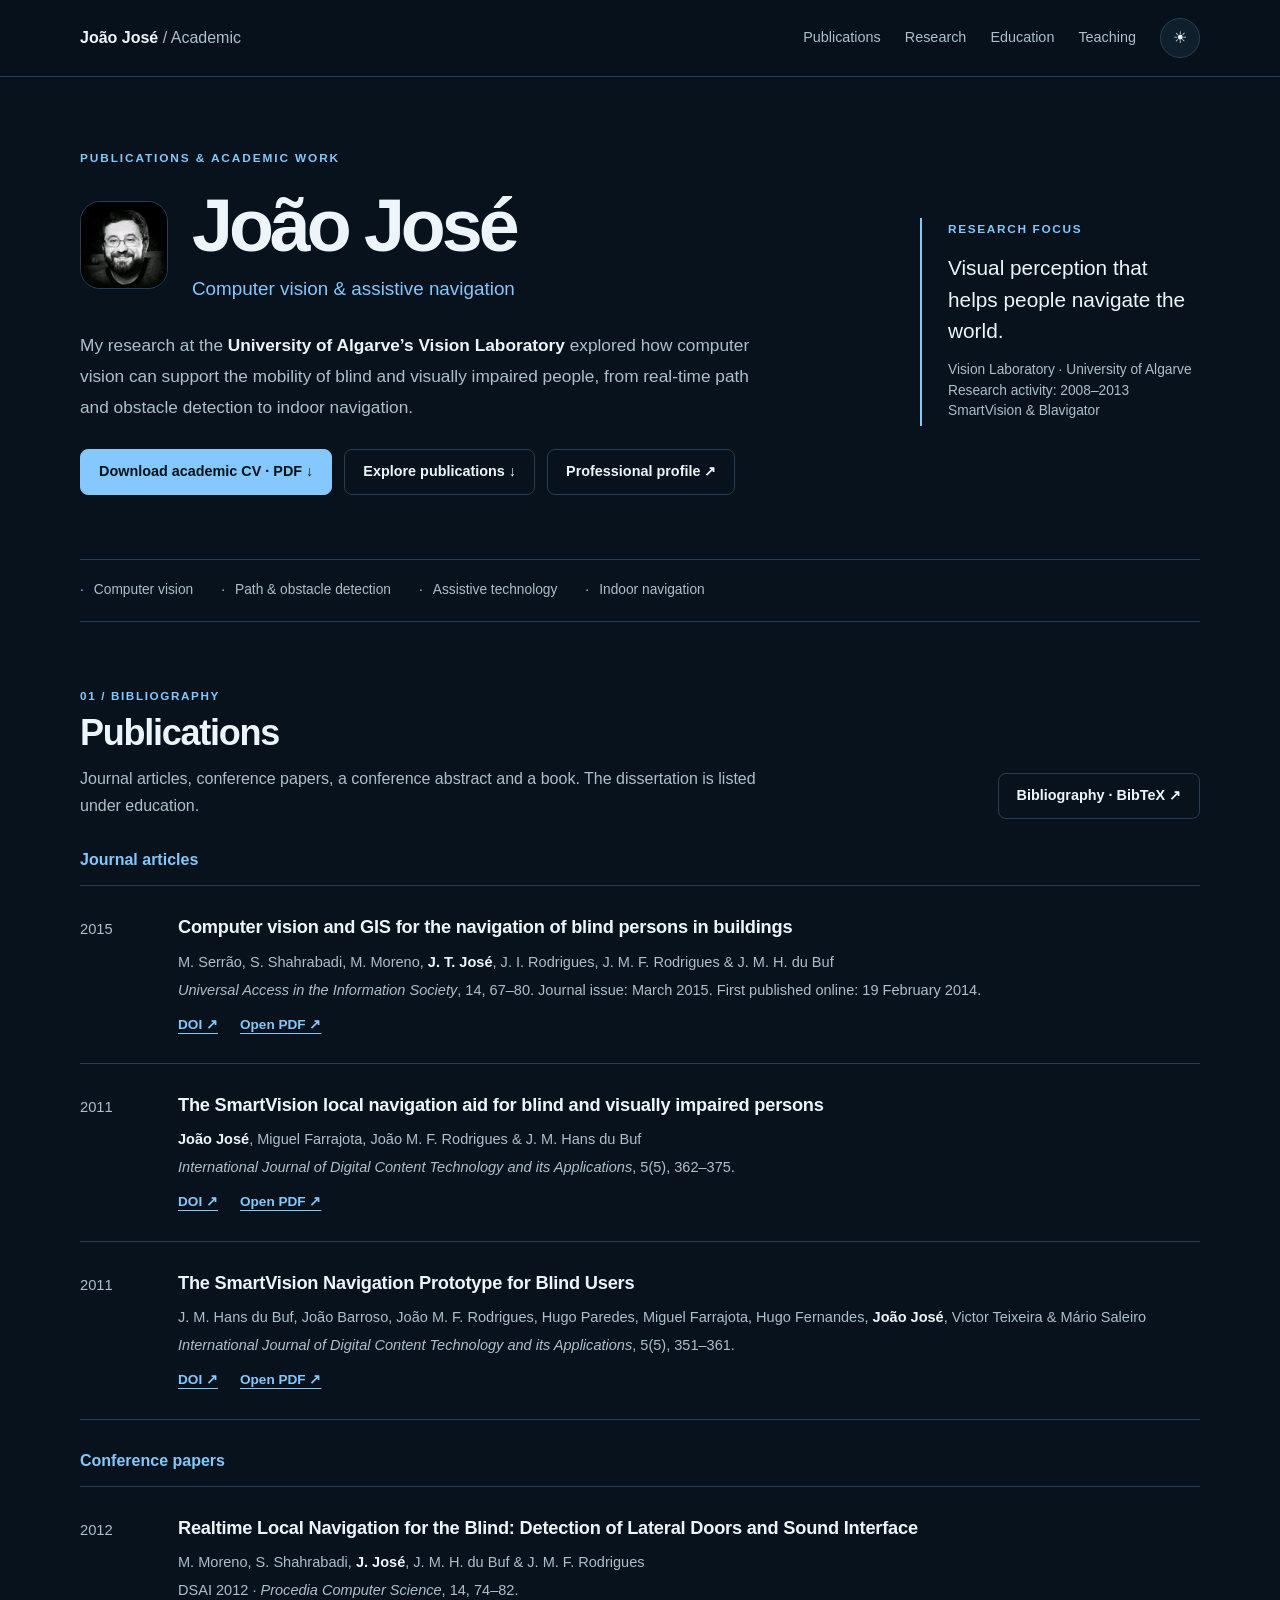
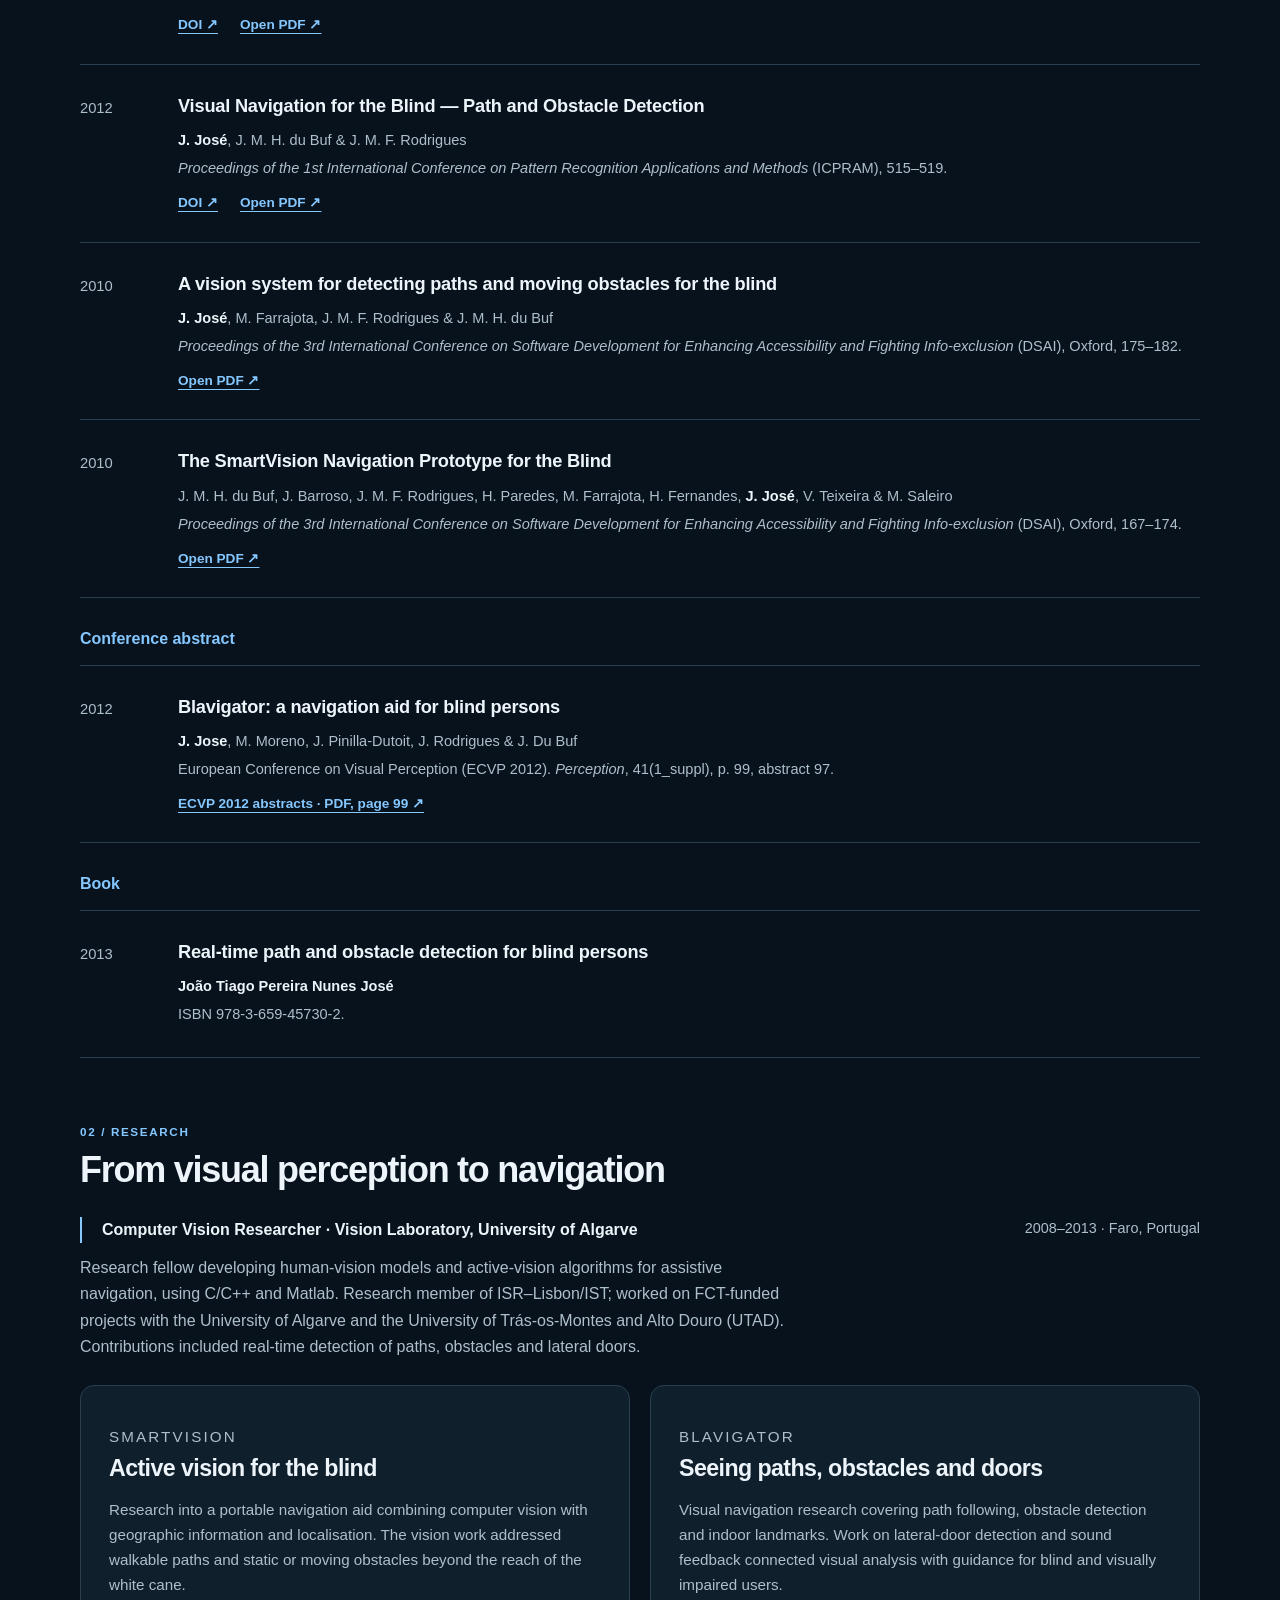
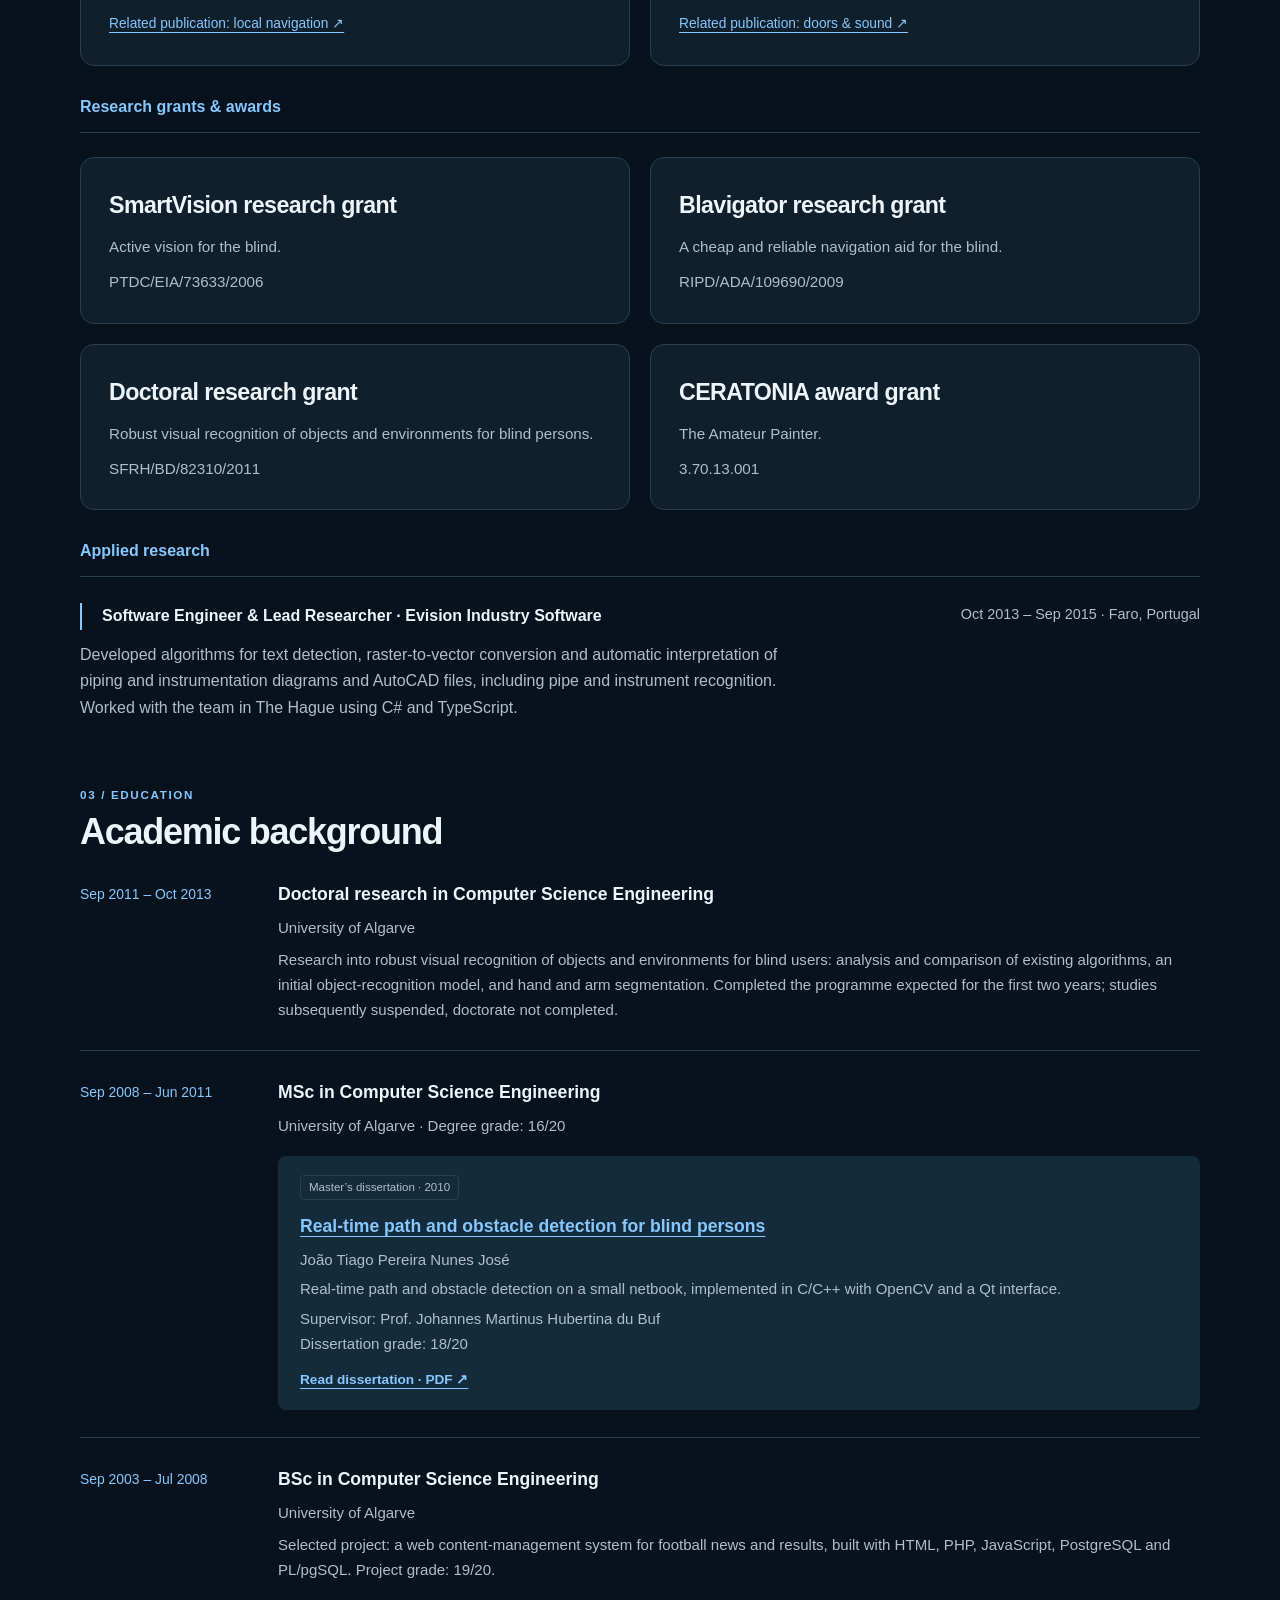
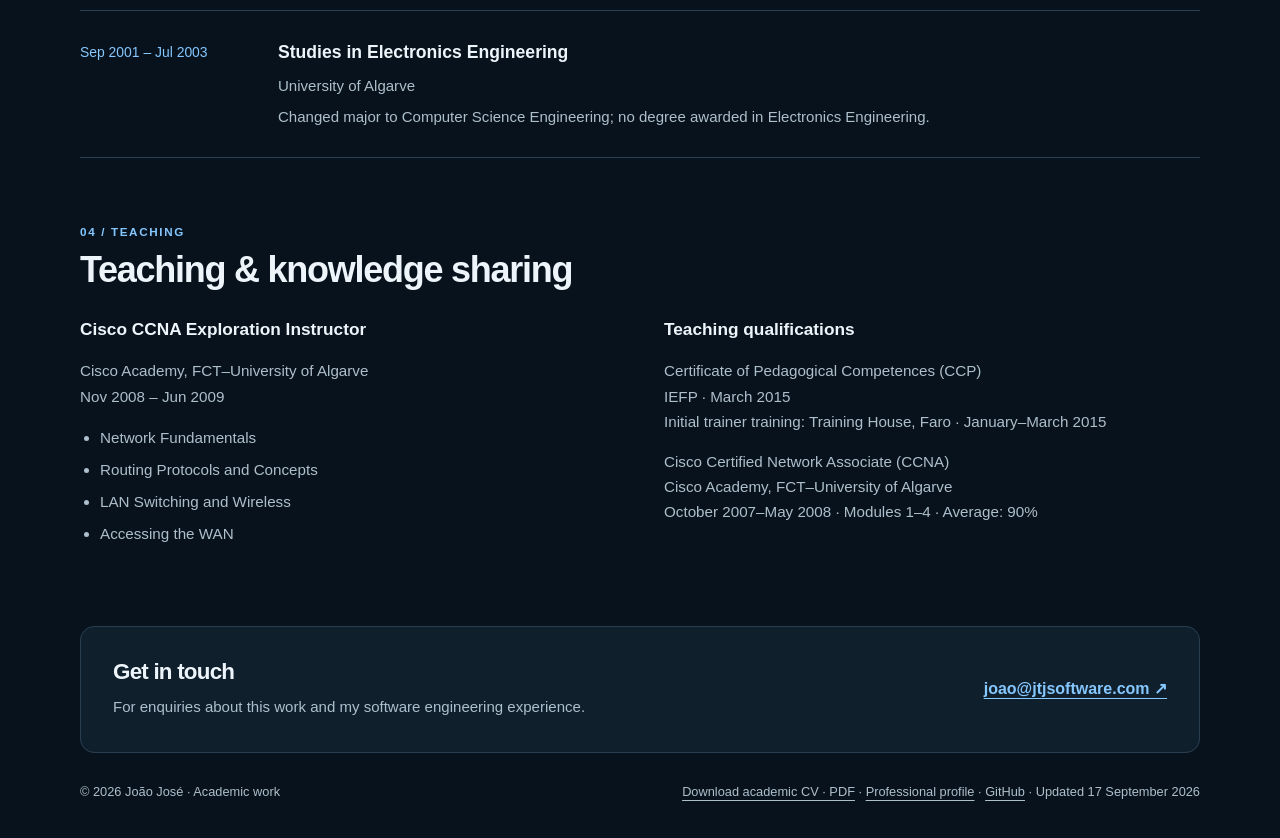
==== commit 93714972: "Link CVs and clarify academic references without numbering" ====
--- a/academic/index.html
+++ b/academic/index.html
@@ -48,7 +48,7 @@
         </div>
         <p class="lead">My research at the <strong>University of Algarve’s Vision Laboratory</strong> explored how computer vision can support the mobility of blind and visually impaired people, from real-time path and obstacle detection to indoor navigation.</p>
         <div class="hero-links">
-          <a class="button primary" href="Joao_Jose_Academic_CV.pdf" target="_blank" rel="noopener noreferrer">Academic CV · PDF <span aria-hidden="true">&nbsp;↗</span></a>
+          <a class="button primary" href="Joao_Jose_Academic_CV.pdf" download="Joao_Jose_Academic_CV.pdf">Download academic CV · PDF <span aria-hidden="true">&nbsp;↓</span></a>
           <a class="button" href="#publications">Explore publications <span aria-hidden="true">&nbsp;↓</span></a>
           <a class="button" href="../" target="_blank" rel="noopener noreferrer">Professional profile <span aria-hidden="true">&nbsp;↗</span></a>
         </div>
@@ -77,16 +77,16 @@
       <article class="pub" id="pub-gis">
         <div class="pub-year"><time datetime="2015">2015</time></div>
         <div>
-          <h4><a href="https://doi.org/10.1007/s10209-013-0338-8" target="_blank" rel="noopener noreferrer">Computer vision and GIS for the navigation of blind persons in buildings</a></h4>
+          <h4>Computer vision and GIS for the navigation of blind persons in buildings</h4>
           <p class="authors">M. Serrão, S. Shahrabadi, M. Moreno, <strong>J. T. José</strong>, J. I. Rodrigues, J. M. F. Rodrigues &amp; J. M. H. du Buf</p>
-          <p class="venue"><cite>Universal Access in the Information Society</cite>, 14, 67–80. Published online in 2014.</p>
+          <p class="venue"><cite>Universal Access in the Information Society</cite>, 14, 67–80. Journal issue: March 2015. First published online: 19 February 2014.</p>
           <div class="pub-links"><a href="https://doi.org/10.1007/s10209-013-0338-8" aria-label="DOI for Computer vision and GIS" target="_blank" rel="noopener noreferrer">DOI ↗</a><a href="https://isr.tecnico.ulisboa.pt/wp-content/uploads/2015/03/Computer-vision-and-GIS-for-the-navigation-of-blind-persons-in-buildings.pdf" aria-label="Open PDF of Computer vision and GIS" target="_blank" rel="noopener noreferrer">Open PDF ↗</a></div>
         </div>
       </article>
       <article class="pub" id="pub-local">
         <div class="pub-year"><time datetime="2011">2011</time></div>
         <div>
-          <h4><a href="https://sapientia.ualg.pt/server/api/core/bitstreams/b8801582-c0db-4a8e-a55b-0960bfc5c989/content" target="_blank" rel="noopener noreferrer">The SmartVision local navigation aid for blind and visually impaired persons</a></h4>
+          <h4>The SmartVision local navigation aid for blind and visually impaired persons</h4>
           <p class="authors"><strong>João José</strong>, Miguel Farrajota, João M. F. Rodrigues &amp; J. M. Hans du Buf</p>
           <p class="venue"><cite>International Journal of Digital Content Technology and its Applications</cite>, 5(5), 362–375.</p>
           <div class="pub-links"><a href="https://doi.org/10.4156/jdcta.vol5.issue5.40" aria-label="DOI for the SmartVision local navigation aid" target="_blank" rel="noopener noreferrer">DOI ↗</a><a href="https://sapientia.ualg.pt/server/api/core/bitstreams/b8801582-c0db-4a8e-a55b-0960bfc5c989/content" aria-label="Open PDF of the SmartVision local navigation aid" target="_blank" rel="noopener noreferrer">Open PDF ↗</a></div>
@@ -95,10 +95,10 @@
       <article class="pub" id="pub-prototype-2011">
         <div class="pub-year"><time datetime="2011">2011</time></div>
         <div>
-          <h4><a href="https://sapientia.ualg.pt/entities/publication/ca22ff7d-d446-47fd-9244-8b6d8630c13f" target="_blank" rel="noopener noreferrer">The SmartVision Navigation Prototype for Blind Users</a></h4>
+          <h4>The SmartVision Navigation Prototype for Blind Users</h4>
           <p class="authors">J. M. Hans du Buf, João Barroso, João M. F. Rodrigues, Hugo Paredes, Miguel Farrajota, Hugo Fernandes, <strong>João José</strong>, Victor Teixeira &amp; Mário Saleiro</p>
           <p class="venue"><cite>International Journal of Digital Content Technology and its Applications</cite>, 5(5), 351–361.</p>
-          <div class="pub-links"><a href="https://doi.org/10.4156/jdcta.vol5.issue5.39" aria-label="DOI for the SmartVision Navigation Prototype journal article" target="_blank" rel="noopener noreferrer">DOI ↗</a><a href="https://sapientia.ualg.pt/server/api/core/bitstreams/2eda83a7-4ccc-492b-aee5-9090bc823c5c/content" aria-label="Open PDF of the SmartVision Navigation Prototype journal article" target="_blank" rel="noopener noreferrer">Open PDF ↗</a></div>
+          <div class="pub-links"><a href="https://doi.org/10.4156/jdcta.vol5.issue5.39" aria-label="DOI for the SmartVision Navigation Prototype journal article" target="_blank" rel="noopener noreferrer">DOI ↗</a><a href="https://sapientia.ualg.pt/bitstreams/85196e30-0ce5-433a-94c0-82a4d0679a0c/download" aria-label="Open PDF of the SmartVision Navigation Prototype journal article" target="_blank" rel="noopener noreferrer">Open PDF ↗</a></div>
         </div>
       </article>
 
@@ -106,7 +106,7 @@
       <article class="pub" id="pub-doors">
         <div class="pub-year"><time datetime="2012">2012</time></div>
         <div>
-          <h4><a href="https://doi.org/10.1016/j.procs.2012.10.009" target="_blank" rel="noopener noreferrer">Realtime Local Navigation for the Blind: Detection of Lateral Doors and Sound Interface</a></h4>
+          <h4>Realtime Local Navigation for the Blind: Detection of Lateral Doors and Sound Interface</h4>
           <p class="authors">M. Moreno, S. Shahrabadi, <strong>J. José</strong>, J. M. H. du Buf &amp; J. M. F. Rodrigues</p>
           <p class="venue">DSAI 2012 · <cite>Procedia Computer Science</cite>, 14, 74–82.</p>
           <div class="pub-links"><a href="https://doi.org/10.1016/j.procs.2012.10.009" aria-label="DOI for Realtime Local Navigation for the Blind" target="_blank" rel="noopener noreferrer">DOI ↗</a><a href="https://sapientia.ualg.pt/server/api/core/bitstreams/8c145297-021e-44c2-b00f-937da8016061/content" aria-label="Open PDF of Realtime Local Navigation for the Blind" target="_blank" rel="noopener noreferrer">Open PDF ↗</a></div>
@@ -115,7 +115,7 @@
       <article class="pub" id="pub-visual-navigation">
         <div class="pub-year"><time datetime="2012">2012</time></div>
         <div>
-          <h4><a href="https://doi.org/10.5220/0003711405150519" target="_blank" rel="noopener noreferrer">Visual Navigation for the Blind — Path and Obstacle Detection</a></h4>
+          <h4>Visual Navigation for the Blind — Path and Obstacle Detection</h4>
           <p class="authors"><strong>J. José</strong>, J. M. H. du Buf &amp; J. M. F. Rodrigues</p>
           <p class="venue"><cite>Proceedings of the 1st International Conference on Pattern Recognition Applications and Methods</cite> (ICPRAM), 515–519.</p>
           <div class="pub-links"><a href="https://doi.org/10.5220/0003711405150519" aria-label="DOI for Visual Navigation for the Blind" target="_blank" rel="noopener noreferrer">DOI ↗</a><a href="https://www.scitepress.org/papers/2012/37114/37114.pdf" aria-label="Open PDF of Visual Navigation for the Blind" target="_blank" rel="noopener noreferrer">Open PDF ↗</a></div>
@@ -124,7 +124,7 @@
       <article class="pub" id="pub-moving-obstacles">
         <div class="pub-year"><time datetime="2010">2010</time></div>
         <div>
-          <h4><a href="https://sapientia.ualg.pt/server/api/core/bitstreams/53c3b840-bb6d-4dbb-9506-8c93ebf190bd/content" target="_blank" rel="noopener noreferrer">A vision system for detecting paths and moving obstacles for the blind</a></h4>
+          <h4>A vision system for detecting paths and moving obstacles for the blind</h4>
           <p class="authors"><strong>J. José</strong>, M. Farrajota, J. M. F. Rodrigues &amp; J. M. H. du Buf</p>
           <p class="venue"><cite>Proceedings of the 3rd International Conference on Software Development for Enhancing Accessibility and Fighting Info-exclusion</cite> (DSAI), Oxford, 175–182.</p>
           <div class="pub-links"><a href="https://sapientia.ualg.pt/server/api/core/bitstreams/53c3b840-bb6d-4dbb-9506-8c93ebf190bd/content" aria-label="Open PDF of A vision system for detecting paths and moving obstacles" target="_blank" rel="noopener noreferrer">Open PDF ↗</a></div>
@@ -133,7 +133,7 @@
       <article class="pub" id="pub-prototype-2010">
         <div class="pub-year"><time datetime="2010">2010</time></div>
         <div>
-          <h4><a href="https://sapientia.ualg.pt/entities/publication/32190c54-5bcf-4e43-a8a7-34884efaf8aa" target="_blank" rel="noopener noreferrer">The SmartVision Navigation Prototype for the Blind</a></h4>
+          <h4>The SmartVision Navigation Prototype for the Blind</h4>
           <p class="authors">J. M. H. du Buf, J. Barroso, J. M. F. Rodrigues, H. Paredes, M. Farrajota, H. Fernandes, <strong>J. José</strong>, V. Teixeira &amp; M. Saleiro</p>
           <p class="venue"><cite>Proceedings of the 3rd International Conference on Software Development for Enhancing Accessibility and Fighting Info-exclusion</cite> (DSAI), Oxford, 167–174.</p>
           <div class="pub-links"><a href="https://sapientia.ualg.pt/server/api/core/bitstreams/aa98ffcc-b1ad-4ce6-bfa8-ec8e692ca090/content" aria-label="Open PDF of the SmartVision Navigation Prototype conference paper" target="_blank" rel="noopener noreferrer">Open PDF ↗</a></div>
@@ -144,7 +144,7 @@
       <article class="pub" id="pub-blavigator">
         <div class="pub-year"><time datetime="2012">2012</time></div>
         <div>
-          <h4><a href="https://journals.sagepub.com/doi/pdf/10.1177/03010066120410s101#page=99" target="_blank" rel="noopener noreferrer">Blavigator: a navigation aid for blind persons</a></h4>
+          <h4>Blavigator: a navigation aid for blind persons</h4>
           <p class="authors"><strong>J. Jose</strong>, M. Moreno, J. Pinilla-Dutoit, J. Rodrigues &amp; J. Du Buf</p>
           <p class="venue">European Conference on Visual Perception (ECVP 2012). <cite>Perception</cite>, 41(1_suppl), p. 99, abstract 97.</p>
           <div class="pub-links"><a href="https://journals.sagepub.com/doi/pdf/10.1177/03010066120410s101#page=99" target="_blank" rel="noopener noreferrer">ECVP 2012 abstracts · PDF, page 99 ↗</a></div>
@@ -249,7 +249,7 @@
   </main>
   <footer class="wrap">
     <p>© <span id="year">2026</span> João José · Academic work</p>
-    <p><a href="Joao_Jose_Academic_CV.pdf" target="_blank" rel="noopener noreferrer">Academic CV · PDF</a> · <a href="../" target="_blank" rel="noopener noreferrer">Professional profile</a> · <a href="https://github.com/joaotiagojose" target="_blank" rel="noopener noreferrer">GitHub</a> · Updated <time datetime="2026-09-17">17 September 2026</time></p>
+    <p><a href="Joao_Jose_Academic_CV.pdf" download="Joao_Jose_Academic_CV.pdf">Download academic CV · PDF</a> · <a href="../" target="_blank" rel="noopener noreferrer">Professional profile</a> · <a href="https://github.com/joaotiagojose" target="_blank" rel="noopener noreferrer">GitHub</a> · Updated <time datetime="2026-09-17">17 September 2026</time></p>
   </footer>
 </body>
 </html>
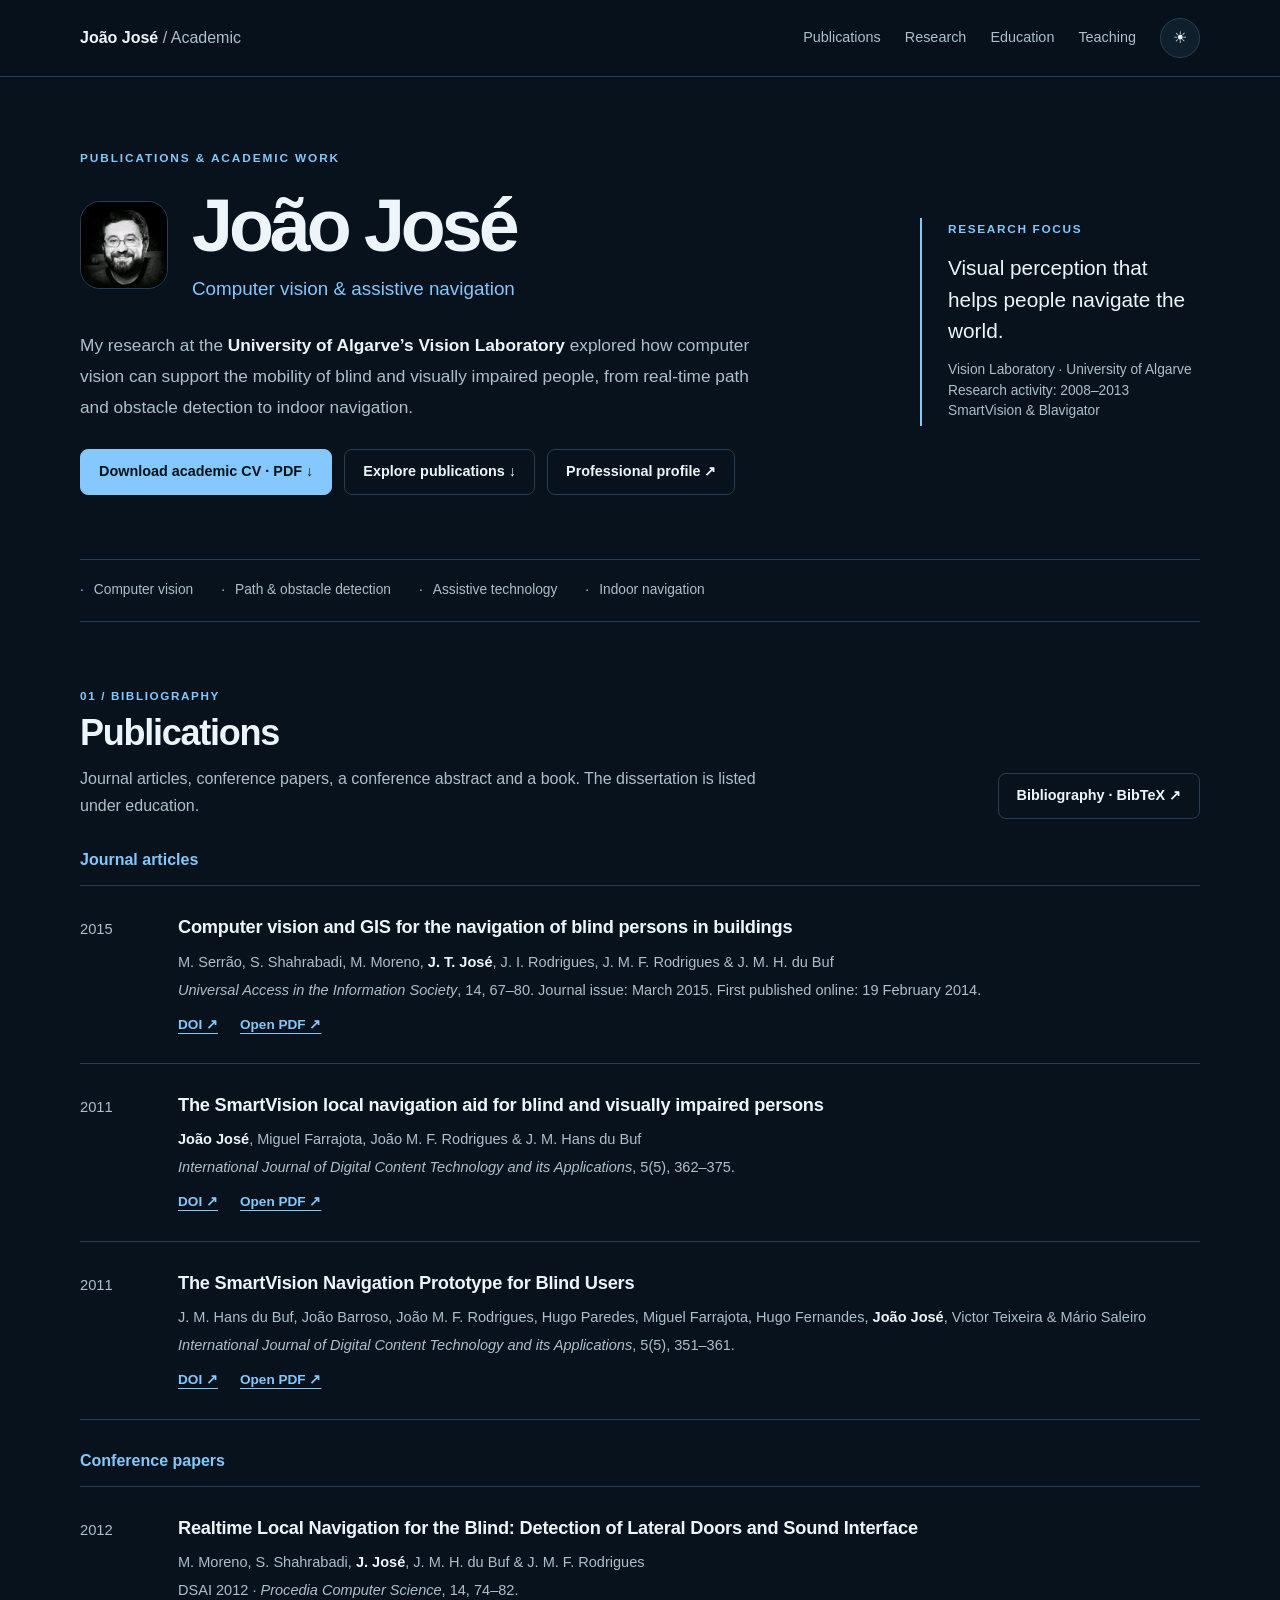
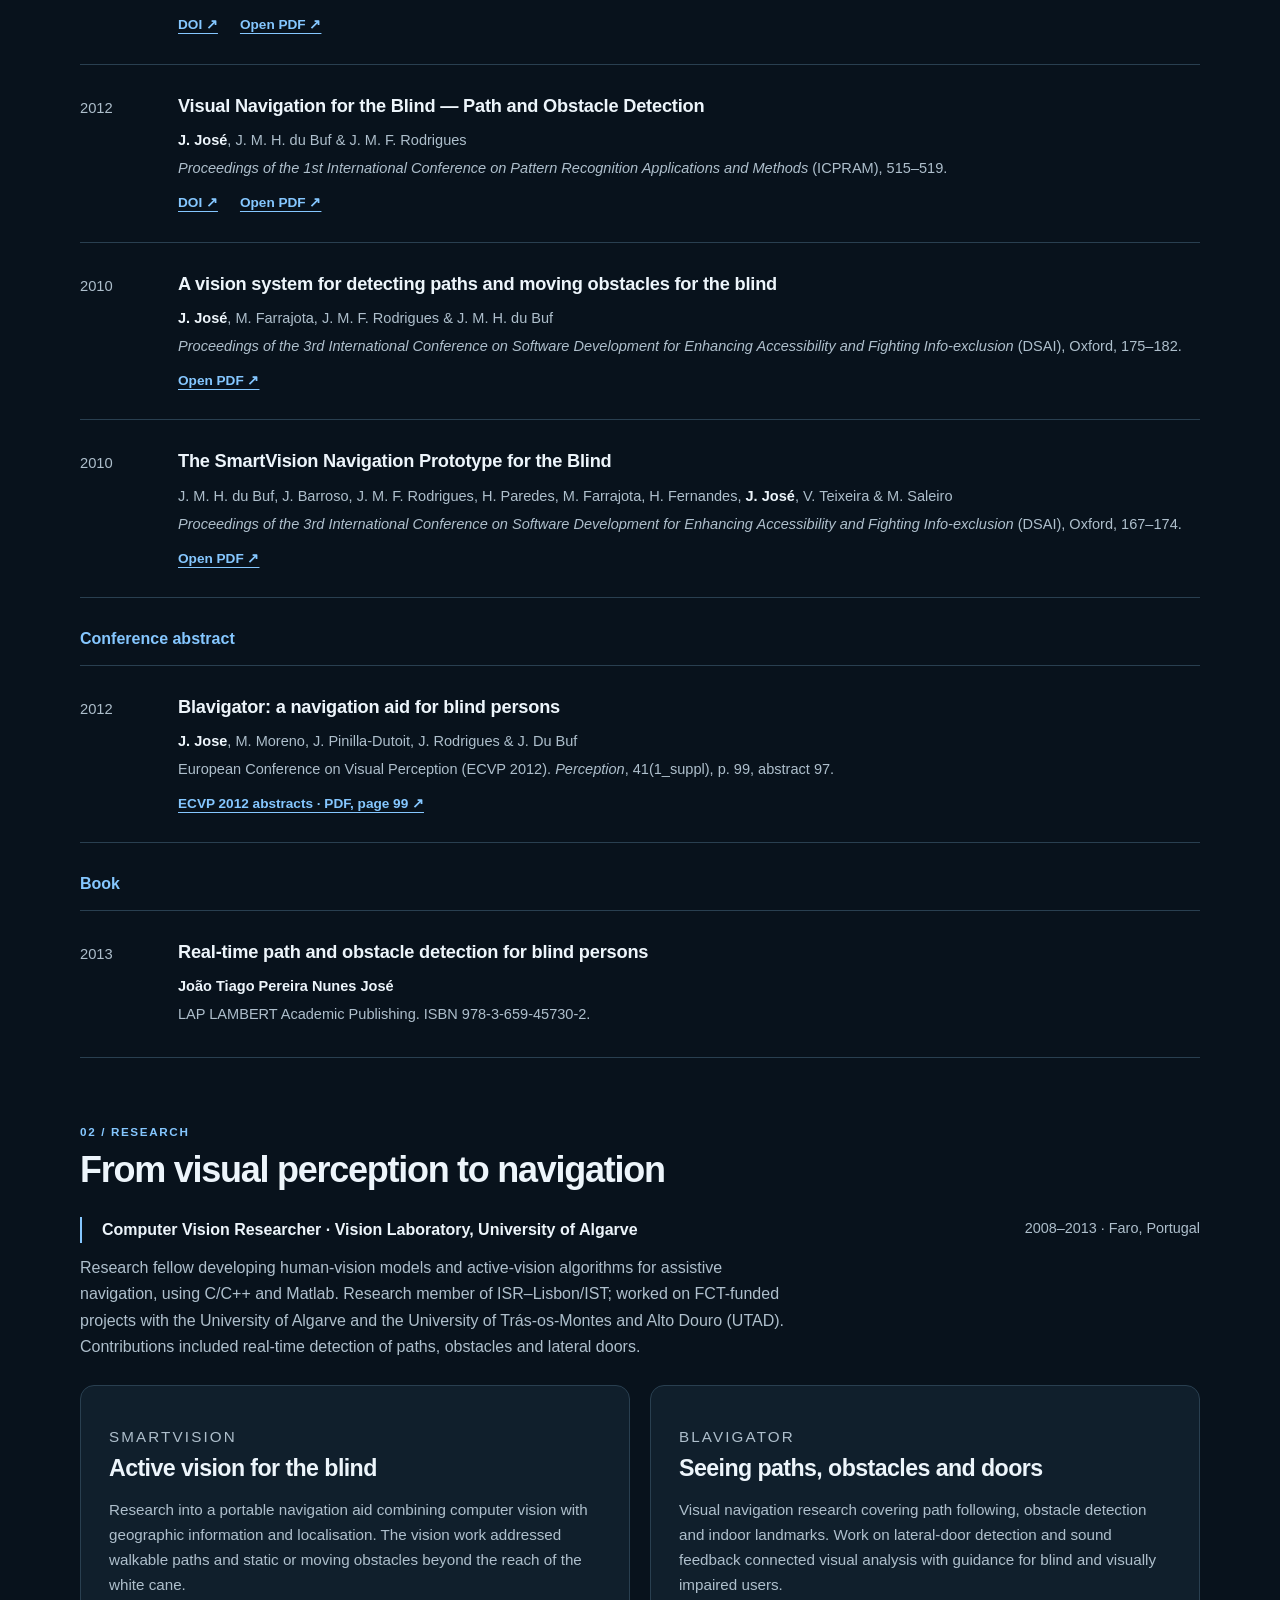
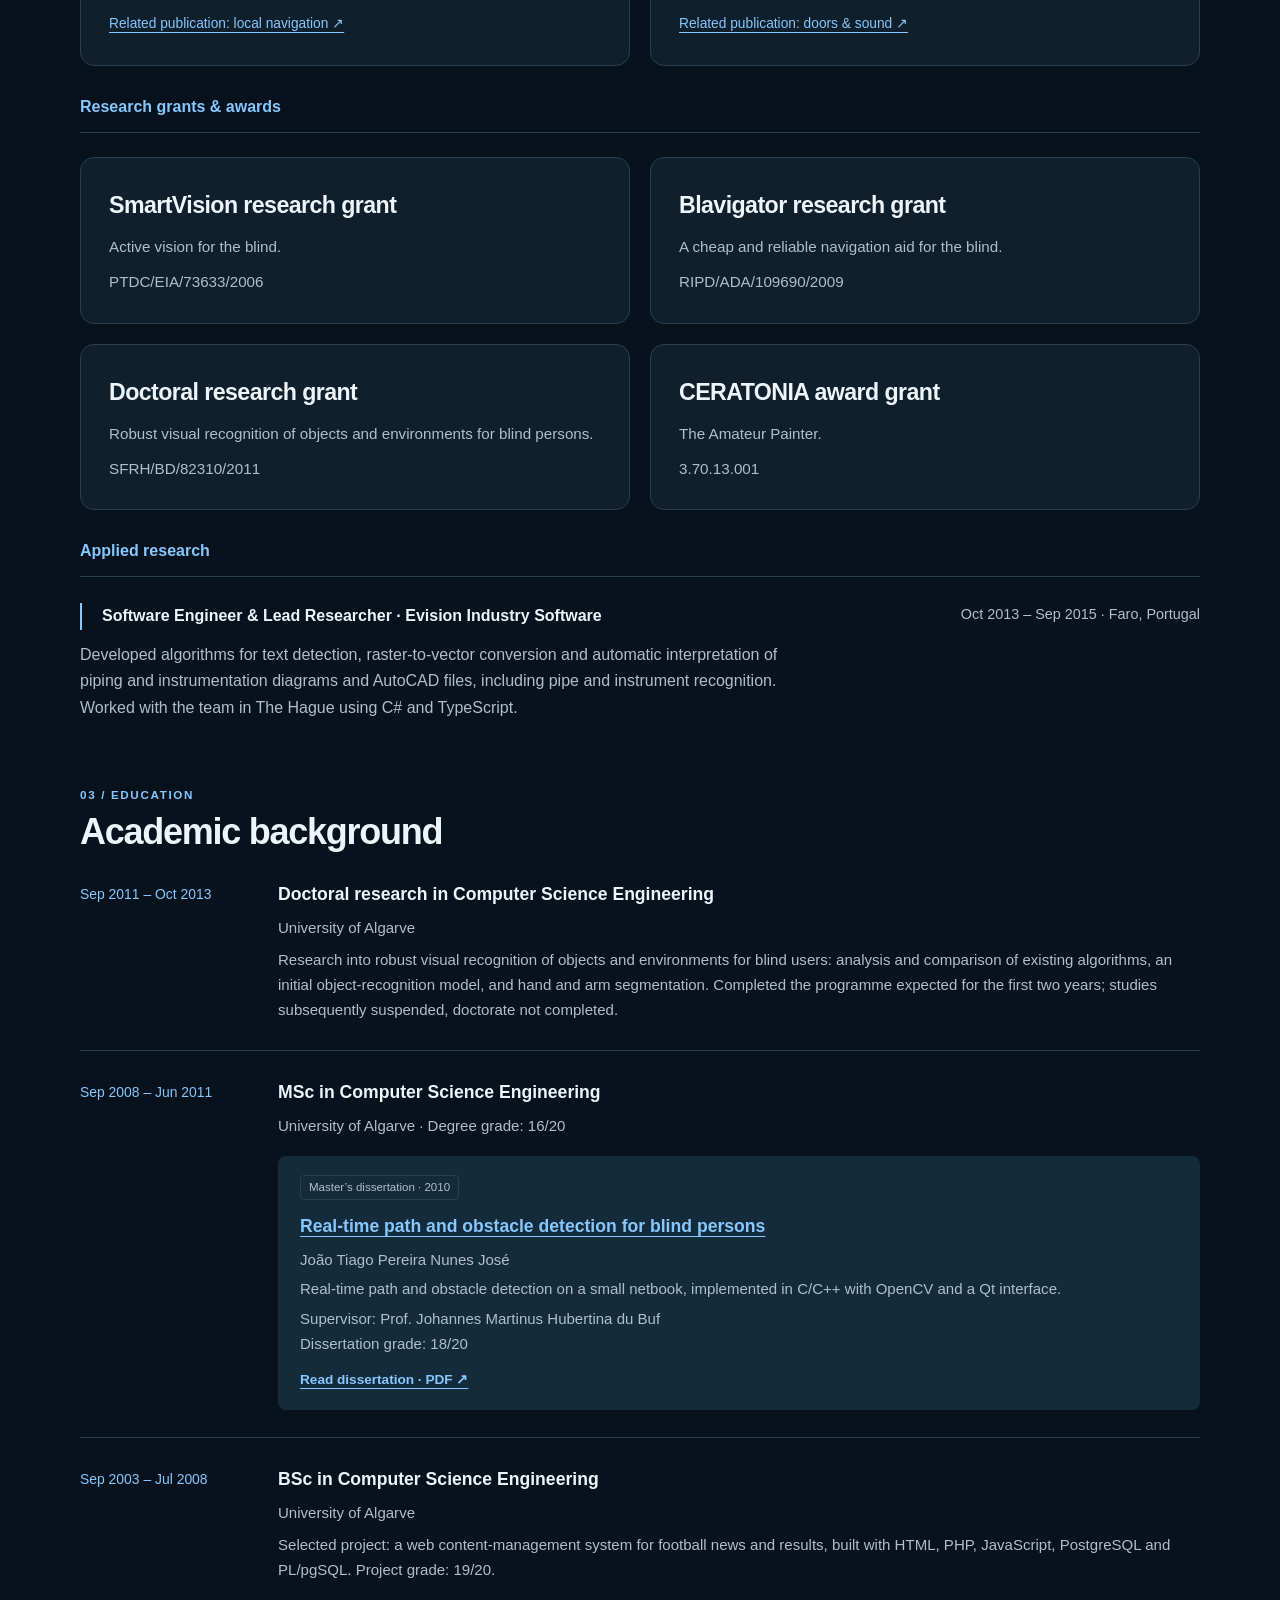
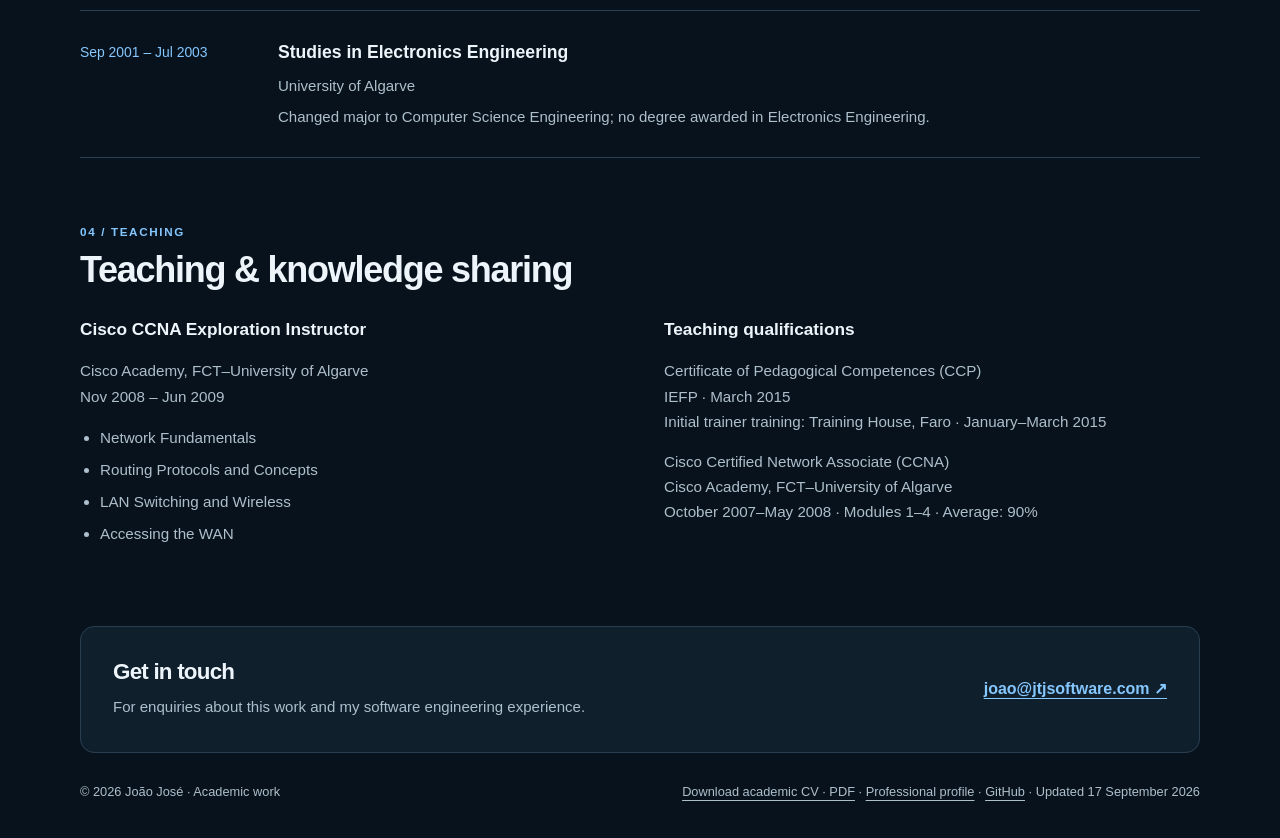
==== commit af1a2793: "Redesign academic CV with clearer typography and organisation" ====
--- a/academic/index.html
+++ b/academic/index.html
@@ -157,7 +157,7 @@
         <div>
           <h4>Real-time path and obstacle detection for blind persons</h4>
           <p class="authors"><strong>João Tiago Pereira Nunes José</strong></p>
-          <p class="venue">ISBN 978-3-659-45730-2.</p>
+          <p class="venue">LAP LAMBERT Academic Publishing. ISBN 978-3-659-45730-2.</p>
         </div>
       </article>
     </section>
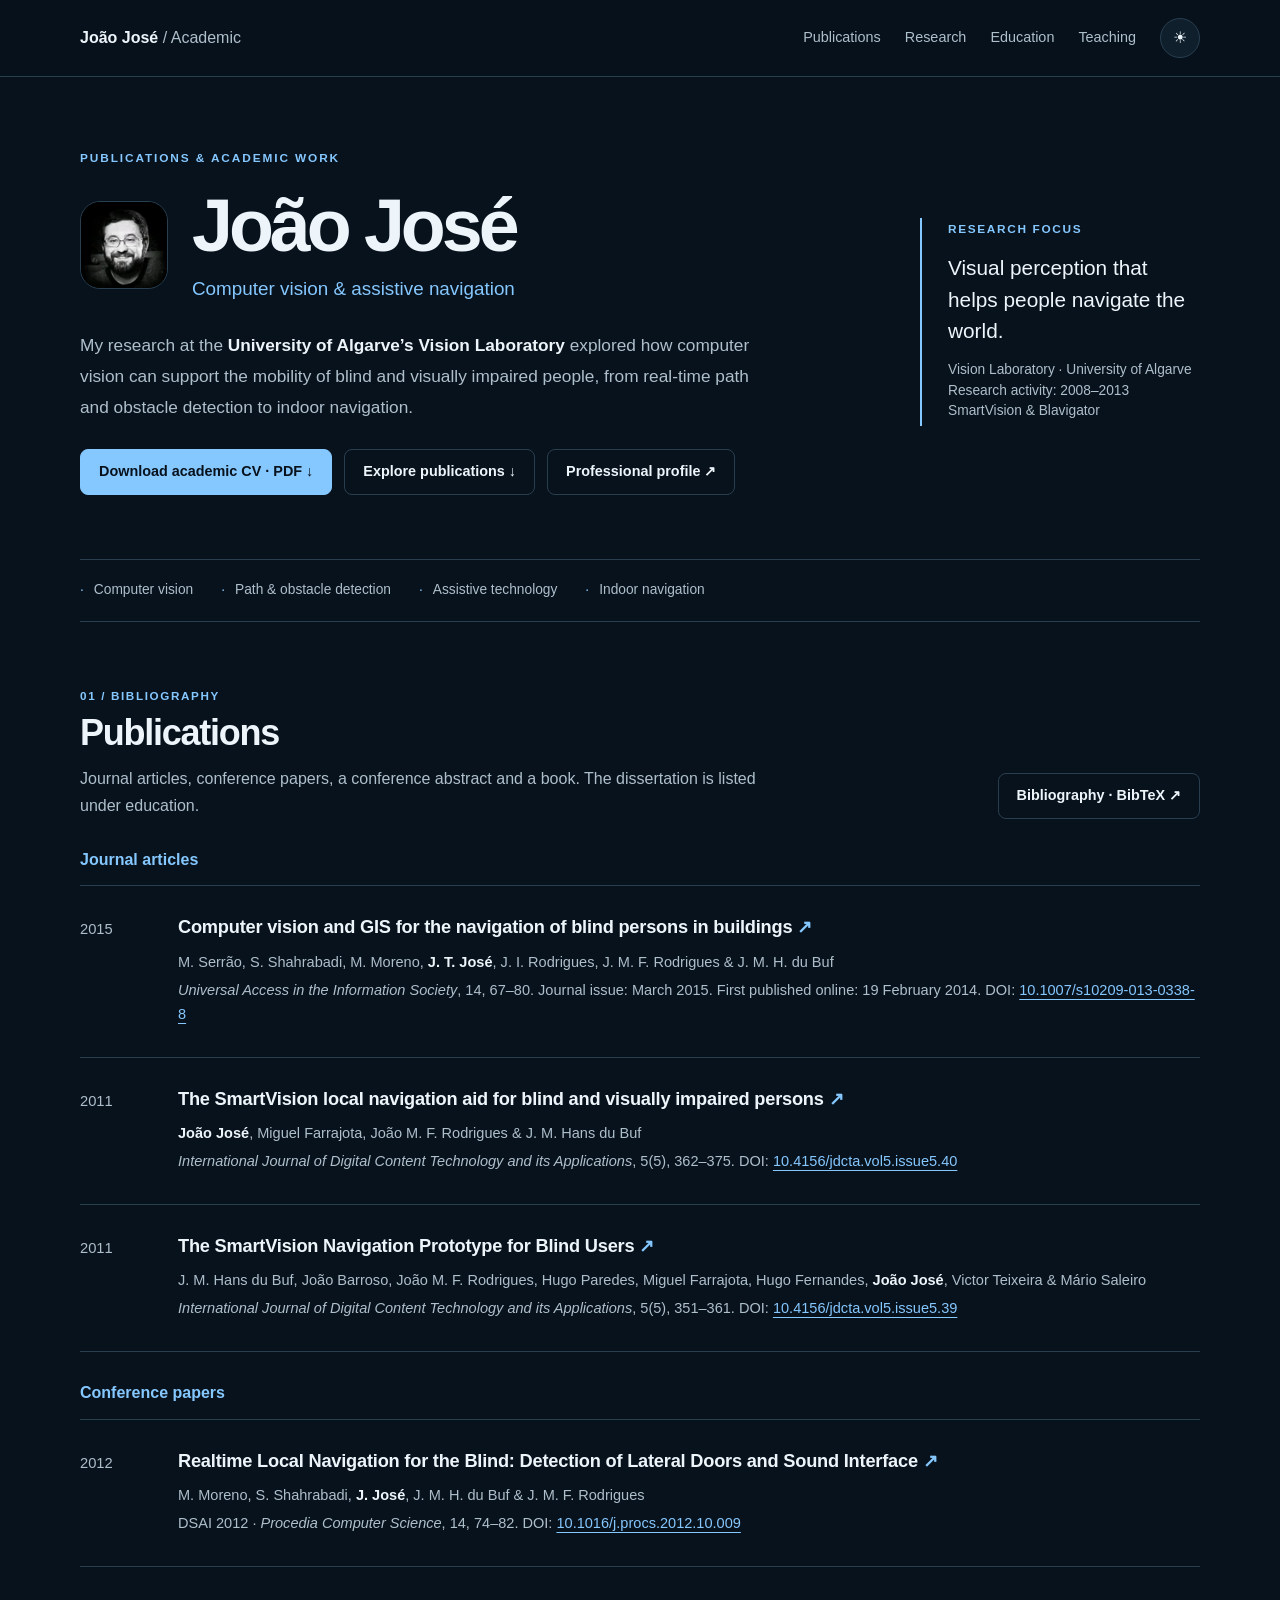
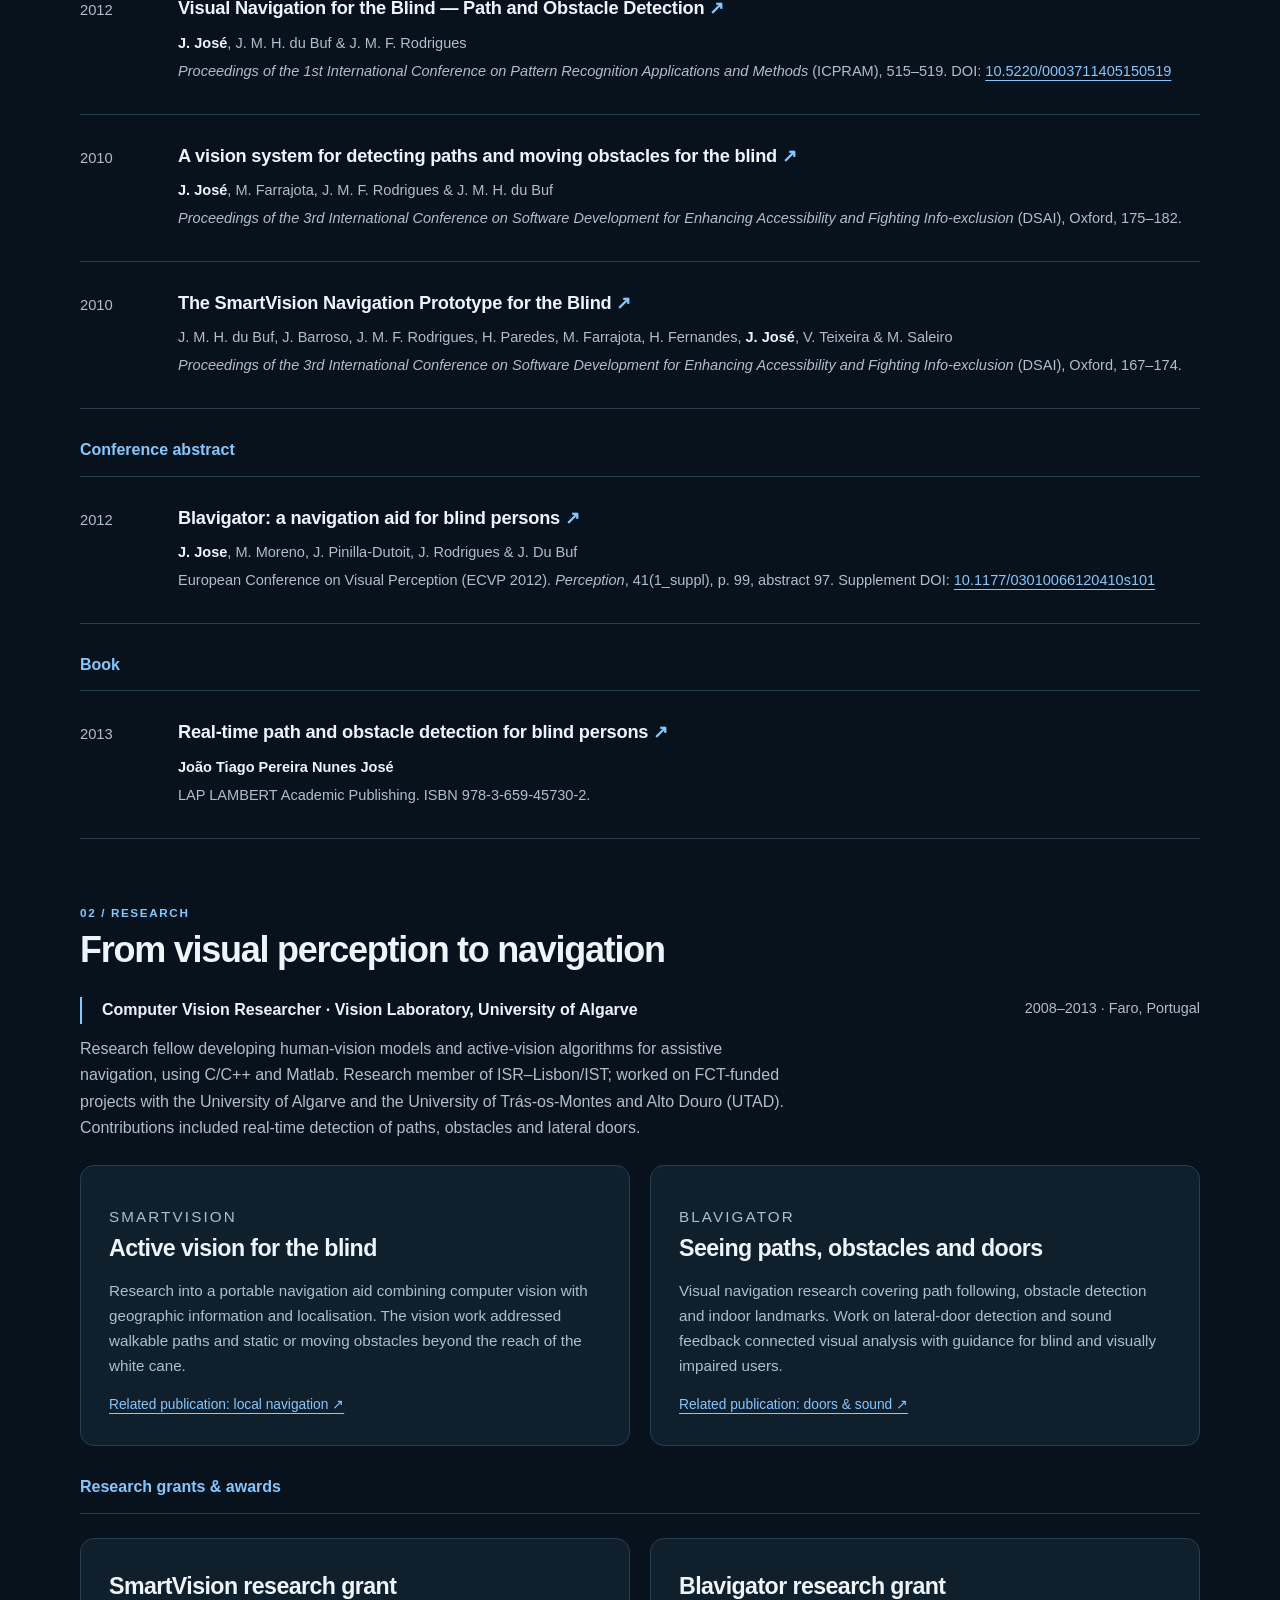
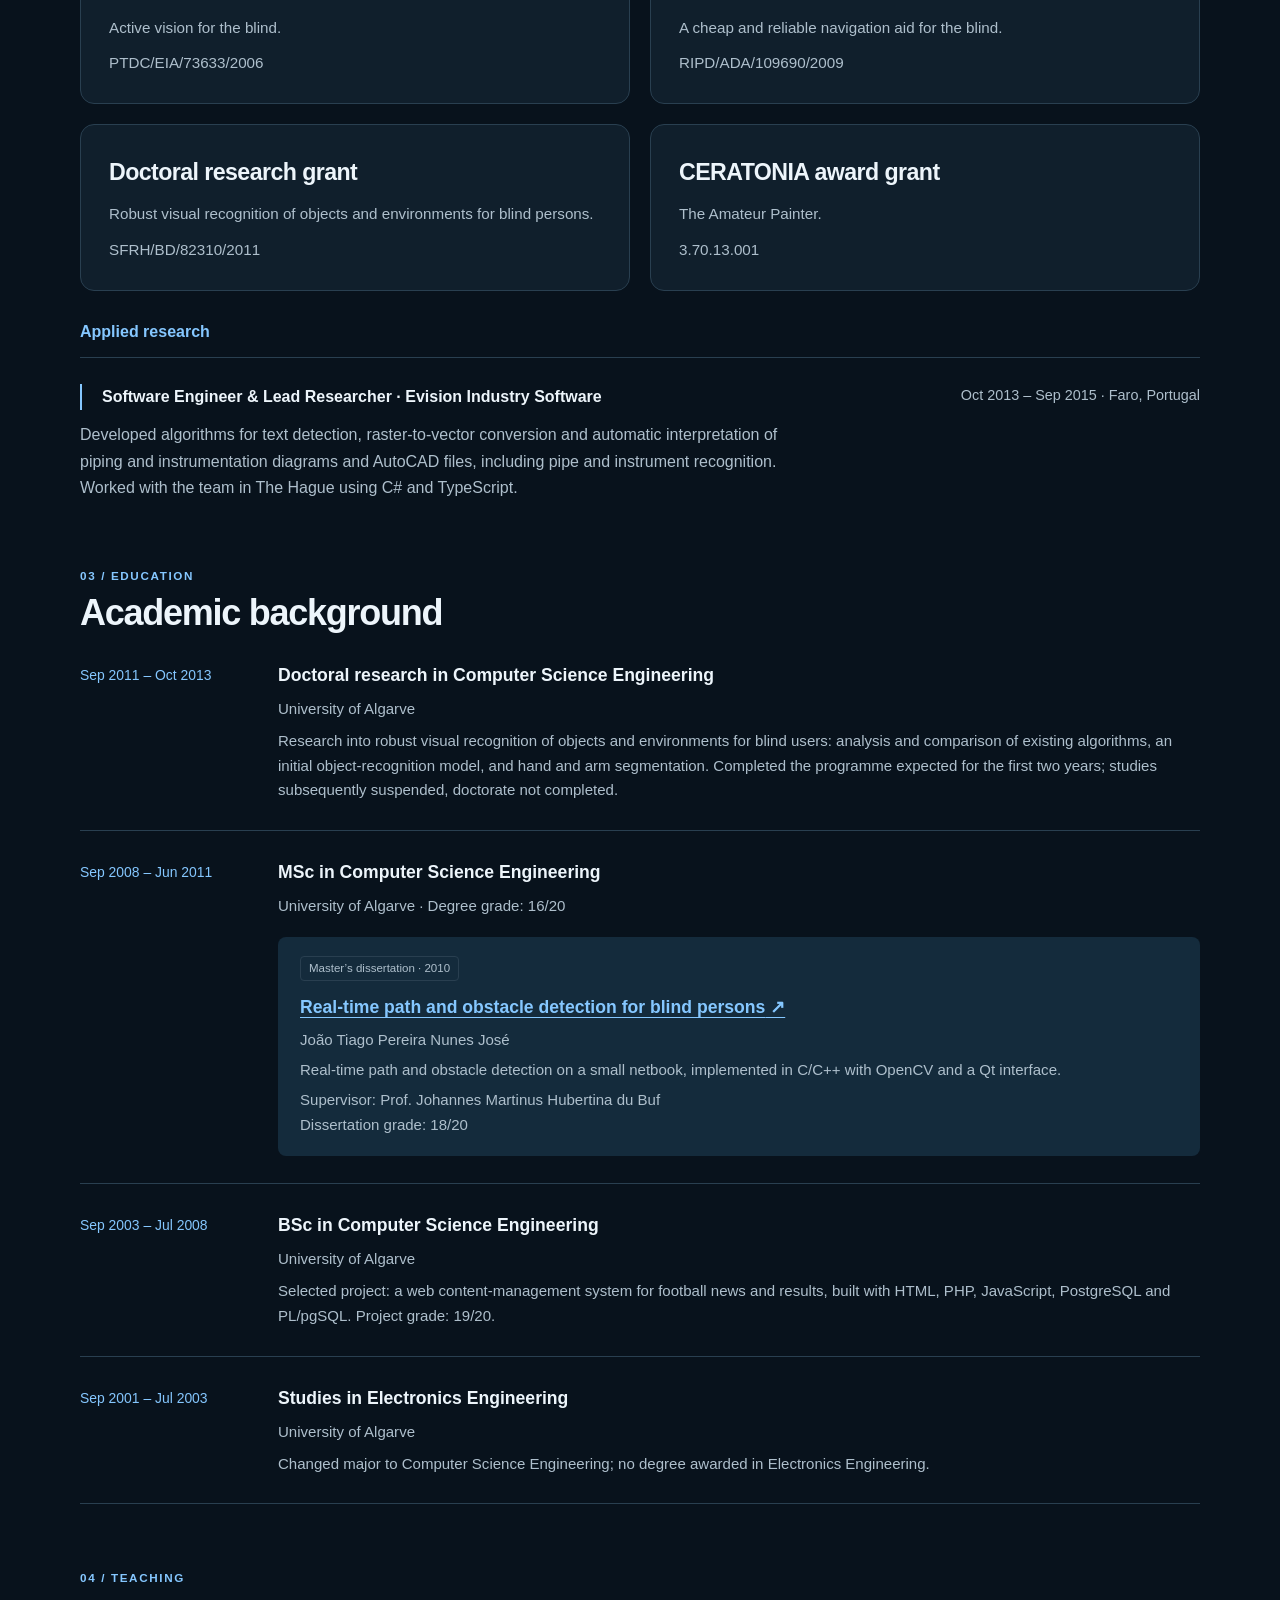
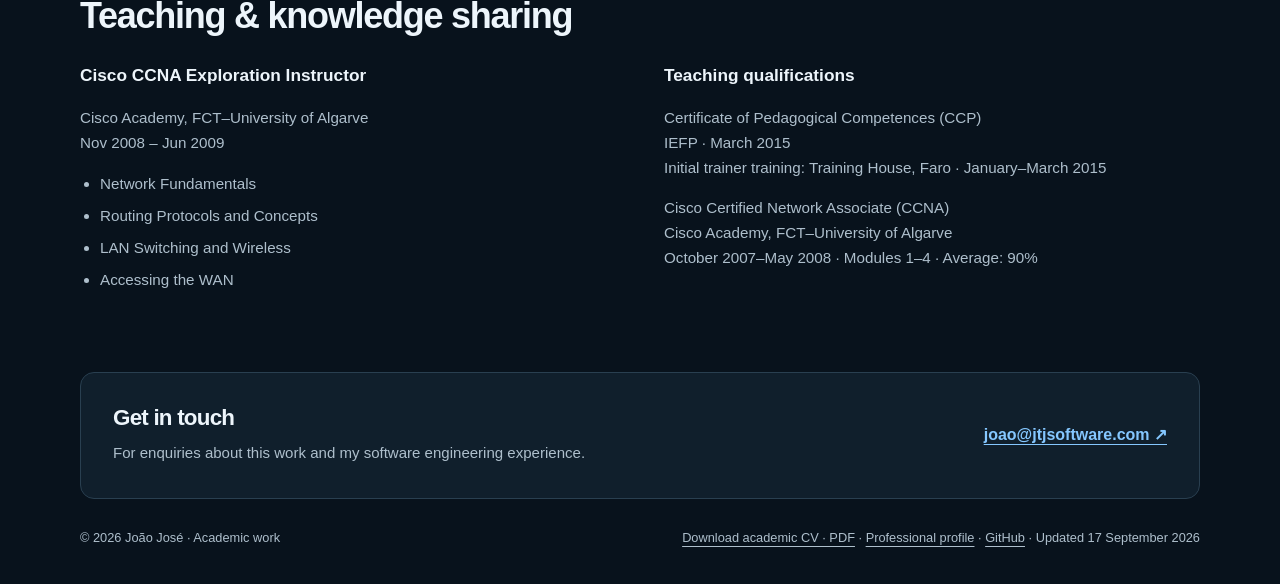
==== commit 8faddd30: "Link publication titles and show full inline DOIs" ====
--- a/academic/index.html
+++ b/academic/index.html
@@ -77,28 +77,25 @@
       <article class="pub" id="pub-gis">
         <div class="pub-year"><time datetime="2015">2015</time></div>
         <div>
-          <h4>Computer vision and GIS for the navigation of blind persons in buildings</h4>
+          <h4><a href="https://isr.tecnico.ulisboa.pt/wp-content/uploads/2015/03/Computer-vision-and-GIS-for-the-navigation-of-blind-persons-in-buildings.pdf" target="_blank" rel="noopener noreferrer">Computer vision and GIS for the navigation of blind persons in buildings<span class="pub-arrow" aria-hidden="true">&nbsp;↗</span></a></h4>
           <p class="authors">M. Serrão, S. Shahrabadi, M. Moreno, <strong>J. T. José</strong>, J. I. Rodrigues, J. M. F. Rodrigues &amp; J. M. H. du Buf</p>
-          <p class="venue"><cite>Universal Access in the Information Society</cite>, 14, 67–80. Journal issue: March 2015. First published online: 19 February 2014.</p>
-          <div class="pub-links"><a href="https://doi.org/10.1007/s10209-013-0338-8" aria-label="DOI for Computer vision and GIS" target="_blank" rel="noopener noreferrer">DOI ↗</a><a href="https://isr.tecnico.ulisboa.pt/wp-content/uploads/2015/03/Computer-vision-and-GIS-for-the-navigation-of-blind-persons-in-buildings.pdf" aria-label="Open PDF of Computer vision and GIS" target="_blank" rel="noopener noreferrer">Open PDF ↗</a></div>
+          <p class="venue"><cite>Universal Access in the Information Society</cite>, 14, 67–80. Journal issue: March 2015. First published online: 19 February 2014. <span class="pub-doi">DOI: <a href="https://doi.org/10.1007/s10209-013-0338-8" target="_blank" rel="noopener noreferrer">10.1007/s10209-013-0338-8</a></span></p>
         </div>
       </article>
       <article class="pub" id="pub-local">
         <div class="pub-year"><time datetime="2011">2011</time></div>
         <div>
-          <h4>The SmartVision local navigation aid for blind and visually impaired persons</h4>
+          <h4><a href="https://sapientia.ualg.pt/server/api/core/bitstreams/b8801582-c0db-4a8e-a55b-0960bfc5c989/content" target="_blank" rel="noopener noreferrer">The SmartVision local navigation aid for blind and visually impaired persons<span class="pub-arrow" aria-hidden="true">&nbsp;↗</span></a></h4>
           <p class="authors"><strong>João José</strong>, Miguel Farrajota, João M. F. Rodrigues &amp; J. M. Hans du Buf</p>
-          <p class="venue"><cite>International Journal of Digital Content Technology and its Applications</cite>, 5(5), 362–375.</p>
-          <div class="pub-links"><a href="https://doi.org/10.4156/jdcta.vol5.issue5.40" aria-label="DOI for the SmartVision local navigation aid" target="_blank" rel="noopener noreferrer">DOI ↗</a><a href="https://sapientia.ualg.pt/server/api/core/bitstreams/b8801582-c0db-4a8e-a55b-0960bfc5c989/content" aria-label="Open PDF of the SmartVision local navigation aid" target="_blank" rel="noopener noreferrer">Open PDF ↗</a></div>
+          <p class="venue"><cite>International Journal of Digital Content Technology and its Applications</cite>, 5(5), 362–375. <span class="pub-doi">DOI: <a href="https://doi.org/10.4156/jdcta.vol5.issue5.40" target="_blank" rel="noopener noreferrer">10.4156/jdcta.vol5.issue5.40</a></span></p>
         </div>
       </article>
       <article class="pub" id="pub-prototype-2011">
         <div class="pub-year"><time datetime="2011">2011</time></div>
         <div>
-          <h4>The SmartVision Navigation Prototype for Blind Users</h4>
+          <h4><a href="https://sapientia.ualg.pt/bitstreams/85196e30-0ce5-433a-94c0-82a4d0679a0c/download" target="_blank" rel="noopener noreferrer">The SmartVision Navigation Prototype for Blind Users<span class="pub-arrow" aria-hidden="true">&nbsp;↗</span></a></h4>
           <p class="authors">J. M. Hans du Buf, João Barroso, João M. F. Rodrigues, Hugo Paredes, Miguel Farrajota, Hugo Fernandes, <strong>João José</strong>, Victor Teixeira &amp; Mário Saleiro</p>
-          <p class="venue"><cite>International Journal of Digital Content Technology and its Applications</cite>, 5(5), 351–361.</p>
-          <div class="pub-links"><a href="https://doi.org/10.4156/jdcta.vol5.issue5.39" aria-label="DOI for the SmartVision Navigation Prototype journal article" target="_blank" rel="noopener noreferrer">DOI ↗</a><a href="https://sapientia.ualg.pt/bitstreams/85196e30-0ce5-433a-94c0-82a4d0679a0c/download" aria-label="Open PDF of the SmartVision Navigation Prototype journal article" target="_blank" rel="noopener noreferrer">Open PDF ↗</a></div>
+          <p class="venue"><cite>International Journal of Digital Content Technology and its Applications</cite>, 5(5), 351–361. <span class="pub-doi">DOI: <a href="https://doi.org/10.4156/jdcta.vol5.issue5.39" target="_blank" rel="noopener noreferrer">10.4156/jdcta.vol5.issue5.39</a></span></p>
         </div>
       </article>
 
@@ -106,37 +103,33 @@
       <article class="pub" id="pub-doors">
         <div class="pub-year"><time datetime="2012">2012</time></div>
         <div>
-          <h4>Realtime Local Navigation for the Blind: Detection of Lateral Doors and Sound Interface</h4>
+          <h4><a href="https://sapientia.ualg.pt/server/api/core/bitstreams/8c145297-021e-44c2-b00f-937da8016061/content" target="_blank" rel="noopener noreferrer">Realtime Local Navigation for the Blind: Detection of Lateral Doors and Sound Interface<span class="pub-arrow" aria-hidden="true">&nbsp;↗</span></a></h4>
           <p class="authors">M. Moreno, S. Shahrabadi, <strong>J. José</strong>, J. M. H. du Buf &amp; J. M. F. Rodrigues</p>
-          <p class="venue">DSAI 2012 · <cite>Procedia Computer Science</cite>, 14, 74–82.</p>
-          <div class="pub-links"><a href="https://doi.org/10.1016/j.procs.2012.10.009" aria-label="DOI for Realtime Local Navigation for the Blind" target="_blank" rel="noopener noreferrer">DOI ↗</a><a href="https://sapientia.ualg.pt/server/api/core/bitstreams/8c145297-021e-44c2-b00f-937da8016061/content" aria-label="Open PDF of Realtime Local Navigation for the Blind" target="_blank" rel="noopener noreferrer">Open PDF ↗</a></div>
+          <p class="venue">DSAI 2012 · <cite>Procedia Computer Science</cite>, 14, 74–82. <span class="pub-doi">DOI: <a href="https://doi.org/10.1016/j.procs.2012.10.009" target="_blank" rel="noopener noreferrer">10.1016/j.procs.2012.10.009</a></span></p>
         </div>
       </article>
       <article class="pub" id="pub-visual-navigation">
         <div class="pub-year"><time datetime="2012">2012</time></div>
         <div>
-          <h4>Visual Navigation for the Blind — Path and Obstacle Detection</h4>
+          <h4><a href="https://www.scitepress.org/papers/2012/37114/37114.pdf" target="_blank" rel="noopener noreferrer">Visual Navigation for the Blind — Path and Obstacle Detection<span class="pub-arrow" aria-hidden="true">&nbsp;↗</span></a></h4>
           <p class="authors"><strong>J. José</strong>, J. M. H. du Buf &amp; J. M. F. Rodrigues</p>
-          <p class="venue"><cite>Proceedings of the 1st International Conference on Pattern Recognition Applications and Methods</cite> (ICPRAM), 515–519.</p>
-          <div class="pub-links"><a href="https://doi.org/10.5220/0003711405150519" aria-label="DOI for Visual Navigation for the Blind" target="_blank" rel="noopener noreferrer">DOI ↗</a><a href="https://www.scitepress.org/papers/2012/37114/37114.pdf" aria-label="Open PDF of Visual Navigation for the Blind" target="_blank" rel="noopener noreferrer">Open PDF ↗</a></div>
+          <p class="venue"><cite>Proceedings of the 1st International Conference on Pattern Recognition Applications and Methods</cite> (ICPRAM), 515–519. <span class="pub-doi">DOI: <a href="https://doi.org/10.5220/0003711405150519" target="_blank" rel="noopener noreferrer">10.5220/0003711405150519</a></span></p>
         </div>
       </article>
       <article class="pub" id="pub-moving-obstacles">
         <div class="pub-year"><time datetime="2010">2010</time></div>
         <div>
-          <h4>A vision system for detecting paths and moving obstacles for the blind</h4>
+          <h4><a href="https://sapientia.ualg.pt/server/api/core/bitstreams/53c3b840-bb6d-4dbb-9506-8c93ebf190bd/content" target="_blank" rel="noopener noreferrer">A vision system for detecting paths and moving obstacles for the blind<span class="pub-arrow" aria-hidden="true">&nbsp;↗</span></a></h4>
           <p class="authors"><strong>J. José</strong>, M. Farrajota, J. M. F. Rodrigues &amp; J. M. H. du Buf</p>
           <p class="venue"><cite>Proceedings of the 3rd International Conference on Software Development for Enhancing Accessibility and Fighting Info-exclusion</cite> (DSAI), Oxford, 175–182.</p>
-          <div class="pub-links"><a href="https://sapientia.ualg.pt/server/api/core/bitstreams/53c3b840-bb6d-4dbb-9506-8c93ebf190bd/content" aria-label="Open PDF of A vision system for detecting paths and moving obstacles" target="_blank" rel="noopener noreferrer">Open PDF ↗</a></div>
         </div>
       </article>
       <article class="pub" id="pub-prototype-2010">
         <div class="pub-year"><time datetime="2010">2010</time></div>
         <div>
-          <h4>The SmartVision Navigation Prototype for the Blind</h4>
+          <h4><a href="https://sapientia.ualg.pt/server/api/core/bitstreams/aa98ffcc-b1ad-4ce6-bfa8-ec8e692ca090/content" target="_blank" rel="noopener noreferrer">The SmartVision Navigation Prototype for the Blind<span class="pub-arrow" aria-hidden="true">&nbsp;↗</span></a></h4>
           <p class="authors">J. M. H. du Buf, J. Barroso, J. M. F. Rodrigues, H. Paredes, M. Farrajota, H. Fernandes, <strong>J. José</strong>, V. Teixeira &amp; M. Saleiro</p>
           <p class="venue"><cite>Proceedings of the 3rd International Conference on Software Development for Enhancing Accessibility and Fighting Info-exclusion</cite> (DSAI), Oxford, 167–174.</p>
-          <div class="pub-links"><a href="https://sapientia.ualg.pt/server/api/core/bitstreams/aa98ffcc-b1ad-4ce6-bfa8-ec8e692ca090/content" aria-label="Open PDF of the SmartVision Navigation Prototype conference paper" target="_blank" rel="noopener noreferrer">Open PDF ↗</a></div>
         </div>
       </article>
 
@@ -144,10 +137,9 @@
       <article class="pub" id="pub-blavigator">
         <div class="pub-year"><time datetime="2012">2012</time></div>
         <div>
-          <h4>Blavigator: a navigation aid for blind persons</h4>
+          <h4><a href="https://journals.sagepub.com/doi/pdf/10.1177/03010066120410s101#page=99" target="_blank" rel="noopener noreferrer">Blavigator: a navigation aid for blind persons<span class="pub-arrow" aria-hidden="true">&nbsp;↗</span></a></h4>
           <p class="authors"><strong>J. Jose</strong>, M. Moreno, J. Pinilla-Dutoit, J. Rodrigues &amp; J. Du Buf</p>
-          <p class="venue">European Conference on Visual Perception (ECVP 2012). <cite>Perception</cite>, 41(1_suppl), p. 99, abstract 97.</p>
-          <div class="pub-links"><a href="https://journals.sagepub.com/doi/pdf/10.1177/03010066120410s101#page=99" target="_blank" rel="noopener noreferrer">ECVP 2012 abstracts · PDF, page 99 ↗</a></div>
+          <p class="venue">European Conference on Visual Perception (ECVP 2012). <cite>Perception</cite>, 41(1_suppl), p. 99, abstract 97. <span class="pub-doi">Supplement DOI: <a href="https://doi.org/10.1177/03010066120410s101" target="_blank" rel="noopener noreferrer">10.1177/03010066120410s101</a></span></p>
         </div>
       </article>
 
@@ -155,7 +147,7 @@
       <article class="pub" id="pub-book">
         <div class="pub-year"><time datetime="2013">2013</time></div>
         <div>
-          <h4>Real-time path and obstacle detection for blind persons</h4>
+          <h4><a href="https://www.abebooks.com/9783659457302/Real-time-path-obstacle-detection-blind-3659457302/plp" target="_blank" rel="noopener noreferrer">Real-time path and obstacle detection for blind persons<span class="pub-arrow" aria-hidden="true">&nbsp;↗</span></a></h4>
           <p class="authors"><strong>João Tiago Pereira Nunes José</strong></p>
           <p class="venue">LAP LAMBERT Academic Publishing. ISBN 978-3-659-45730-2.</p>
         </div>
@@ -207,11 +199,10 @@
           <h3>MSc in Computer Science Engineering</h3><p>University of Algarve · Degree grade: 16/20</p>
           <div class="thesis" id="thesis">
             <span class="label">Master’s dissertation · 2010</span>
-            <h3><a href="https://sapientia.ualg.pt/server/api/core/bitstreams/67dc6288-6c2f-46ac-99d8-8677ef4031b8/content" target="_blank" rel="noopener noreferrer">Real-time path and obstacle detection for blind persons</a></h3>
+            <h3><a href="https://sapientia.ualg.pt/server/api/core/bitstreams/67dc6288-6c2f-46ac-99d8-8677ef4031b8/content" target="_blank" rel="noopener noreferrer">Real-time path and obstacle detection for blind persons<span class="pub-arrow" aria-hidden="true">&nbsp;↗</span></a></h3>
             <p>João Tiago Pereira Nunes José</p>
             <p>Real-time path and obstacle detection on a small netbook, implemented in C/C++ with OpenCV and a Qt interface.</p>
             <p>Supervisor: Prof. Johannes Martinus Hubertina du Buf<br />Dissertation grade: 18/20</p>
-            <div class="pub-links"><a href="https://sapientia.ualg.pt/server/api/core/bitstreams/67dc6288-6c2f-46ac-99d8-8677ef4031b8/content" target="_blank" rel="noopener noreferrer">Read dissertation · PDF ↗</a></div>
           </div>
         </div>
       </article>
--- a/academic/academic.css
+++ b/academic/academic.css
@@ -74,8 +74,8 @@
 .pub p { margin: 4px 0; font-size: .91rem; color: var(--muted); }
 .pub .authors strong { color: var(--ink); font-weight: 650; }
 .pub .venue { color: var(--muted); }
-.pub-links { display: flex; flex-wrap: wrap; gap: 10px 22px; margin-top: 12px; font-size: .85rem; }
-.pub-links a { font-weight: 600; }
+.pub-arrow { color: var(--brand); white-space: nowrap; }
+.pub-doi a { overflow-wrap: anywhere; }
 .label { display: inline-block; vertical-align: middle; margin: 0 0 12px; border: 1px solid var(--line); color: var(--muted); border-radius: 4px; padding: 2px 8px; font-size: .72rem; }
 .research-grid { display: grid; grid-template-columns: repeat(2, minmax(0, 1fr)); gap: 20px; margin-top: 24px; }
 .project { border: 1px solid var(--line); border-radius: 14px; padding: 28px; background: var(--panel); }
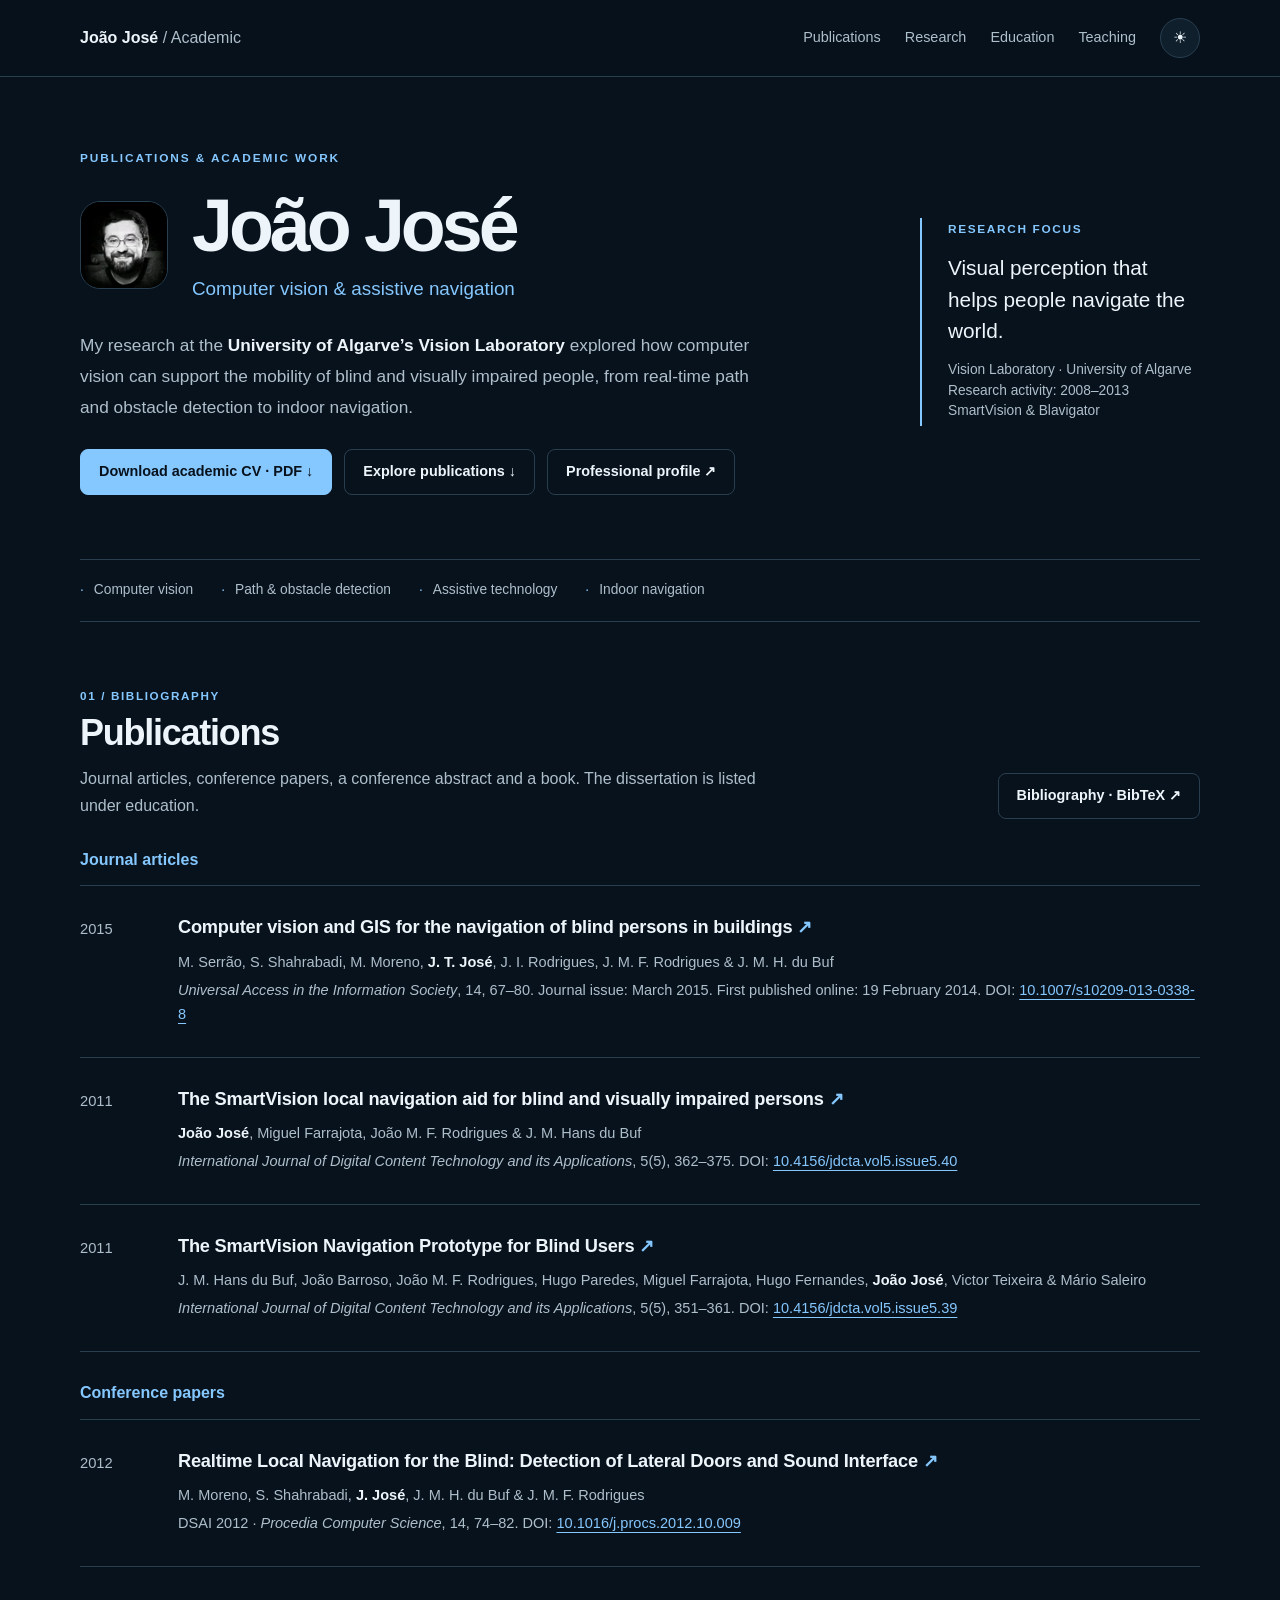
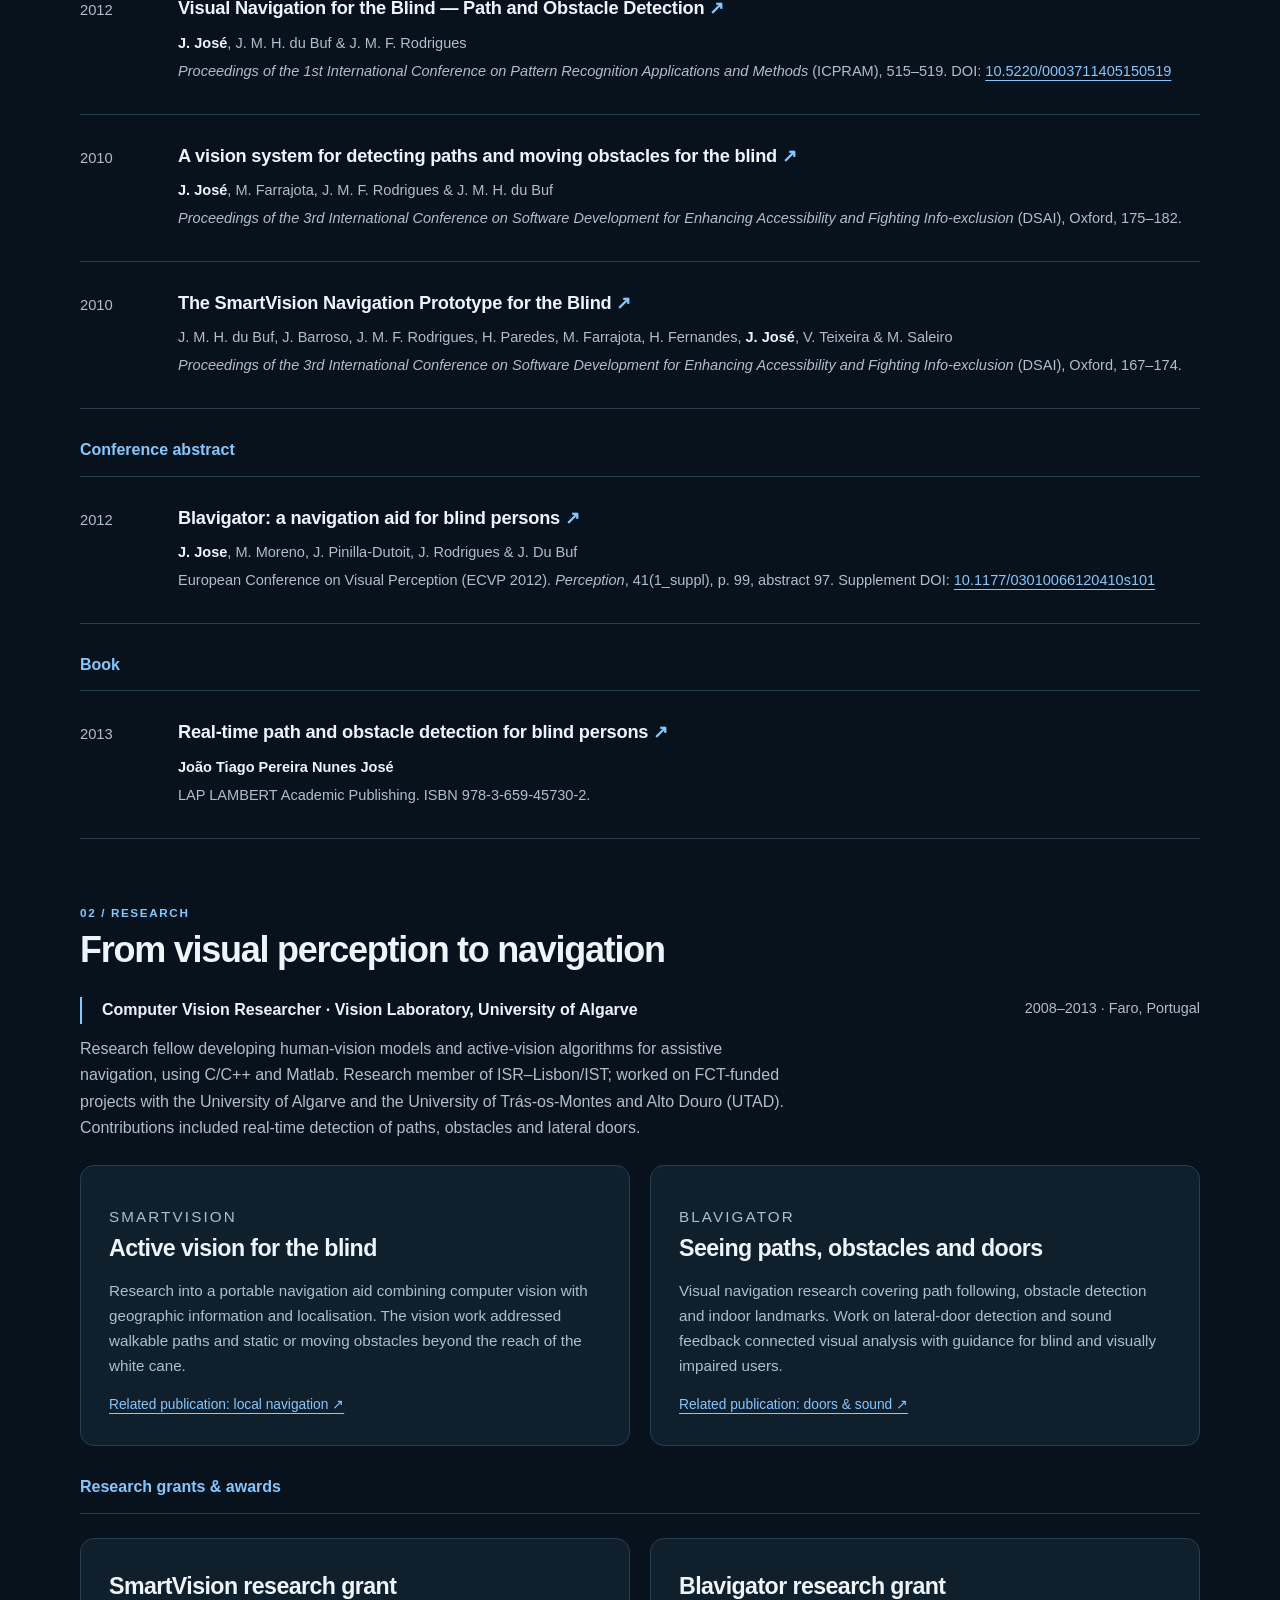
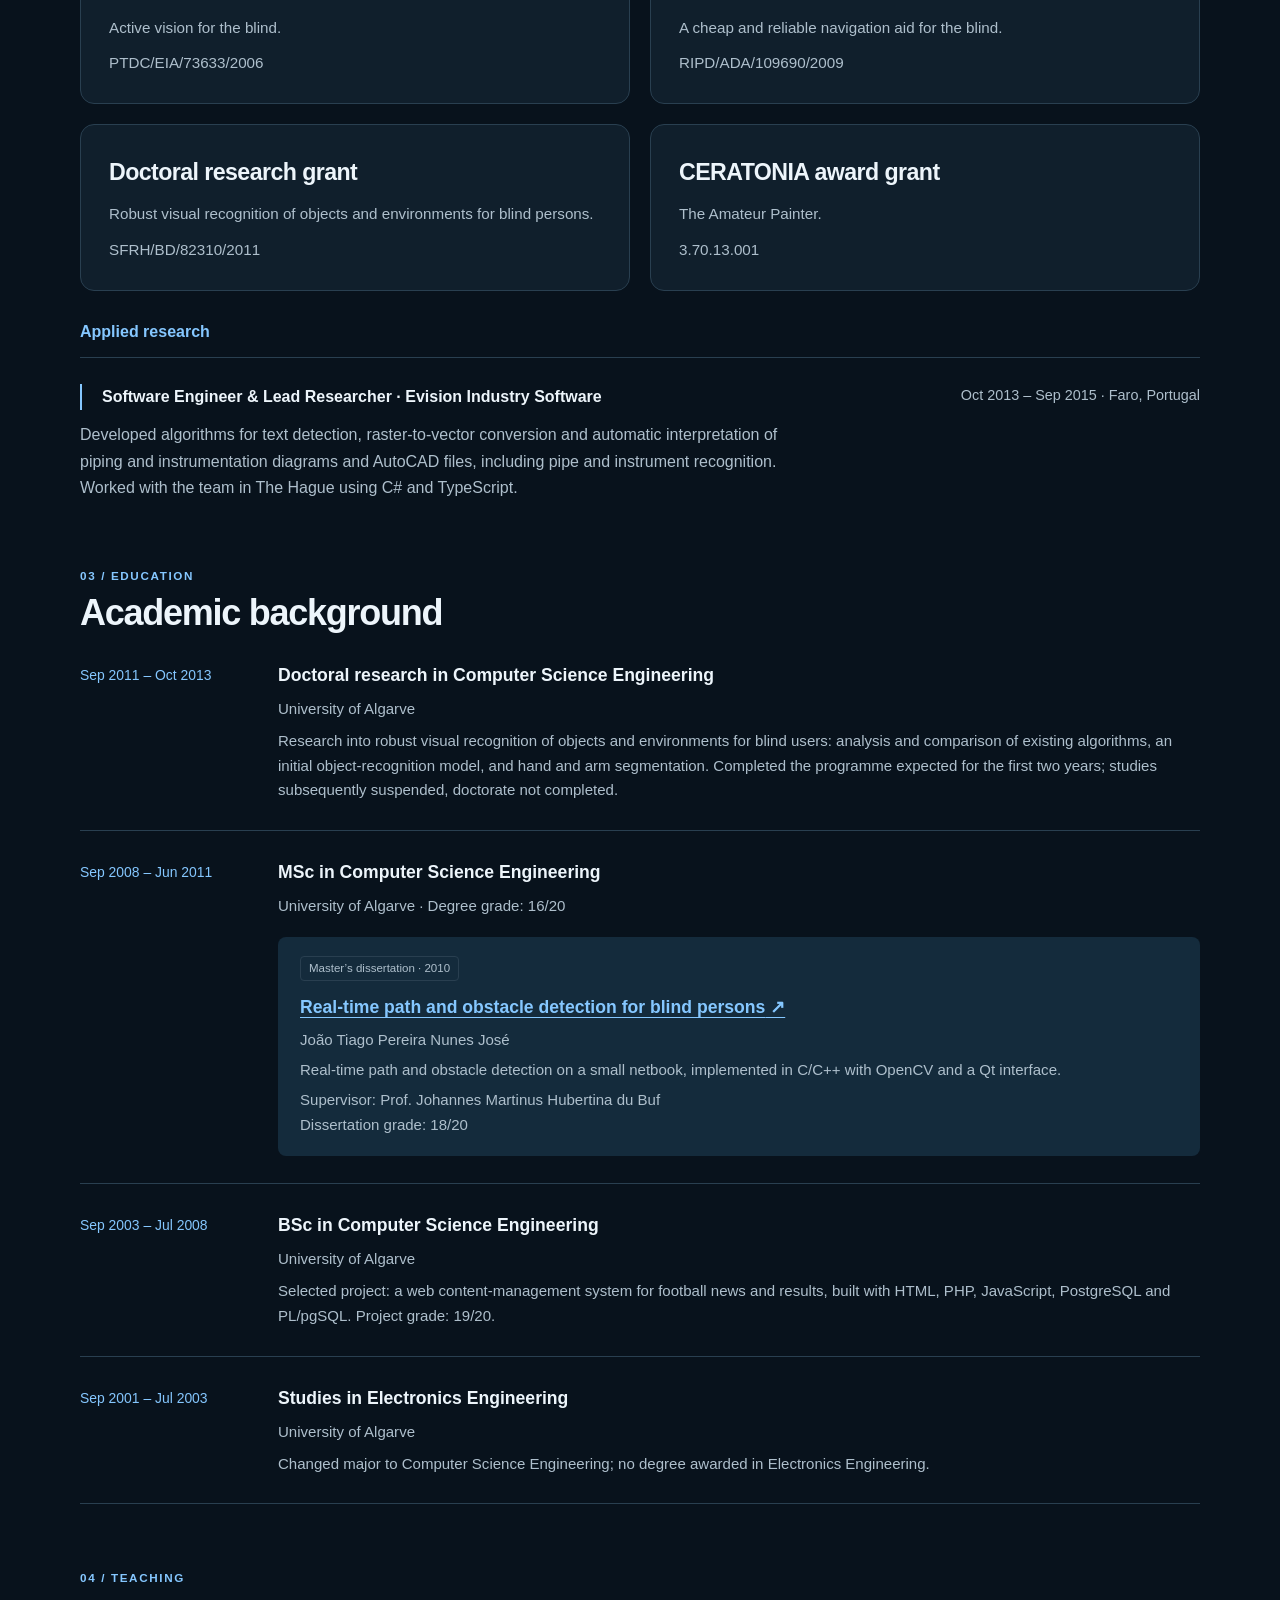
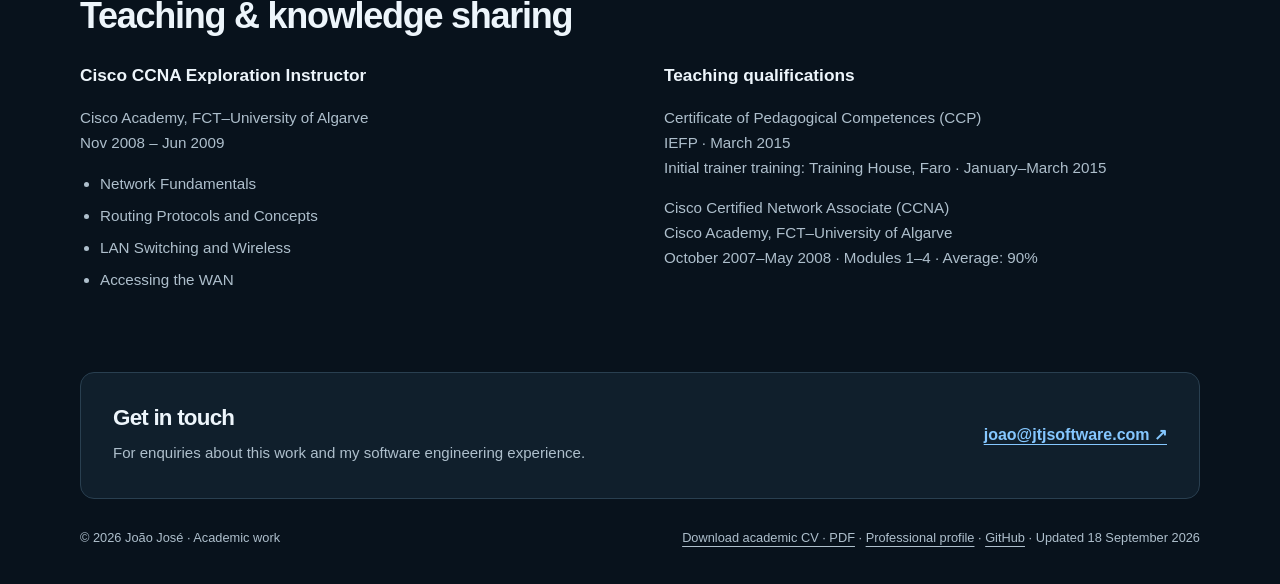
==== commit 331fbd2d: "Make academic CV consistent and readable in print" ====
--- a/academic/index.html
+++ b/academic/index.html
@@ -48,7 +48,7 @@
         </div>
         <p class="lead">My research at the <strong>University of Algarve’s Vision Laboratory</strong> explored how computer vision can support the mobility of blind and visually impaired people, from real-time path and obstacle detection to indoor navigation.</p>
         <div class="hero-links">
-          <a class="button primary" href="Joao_Jose_Academic_CV.pdf" download="Joao_Jose_Academic_CV.pdf">Download academic CV · PDF <span aria-hidden="true">&nbsp;↓</span></a>
+          <a class="button primary" href="Joao_Jose_Academic_CV.pdf?v=20260918_001" download="Joao_Jose_Academic_CV_20260918_001.pdf">Download academic CV · PDF <span aria-hidden="true">&nbsp;↓</span></a>
           <a class="button" href="#publications">Explore publications <span aria-hidden="true">&nbsp;↓</span></a>
           <a class="button" href="../" target="_blank" rel="noopener noreferrer">Professional profile <span aria-hidden="true">&nbsp;↗</span></a>
         </div>
@@ -240,7 +240,7 @@
   </main>
   <footer class="wrap">
     <p>© <span id="year">2026</span> João José · Academic work</p>
-    <p><a href="Joao_Jose_Academic_CV.pdf" download="Joao_Jose_Academic_CV.pdf">Download academic CV · PDF</a> · <a href="../" target="_blank" rel="noopener noreferrer">Professional profile</a> · <a href="https://github.com/joaotiagojose" target="_blank" rel="noopener noreferrer">GitHub</a> · Updated <time datetime="2026-09-17">17 September 2026</time></p>
+    <p><a href="Joao_Jose_Academic_CV.pdf?v=20260918_001" download="Joao_Jose_Academic_CV_20260918_001.pdf">Download academic CV · PDF</a> · <a href="../" target="_blank" rel="noopener noreferrer">Professional profile</a> · <a href="https://github.com/joaotiagojose" target="_blank" rel="noopener noreferrer">GitHub</a> · Updated <time datetime="2026-09-18">18 September 2026</time></p>
   </footer>
 </body>
 </html>
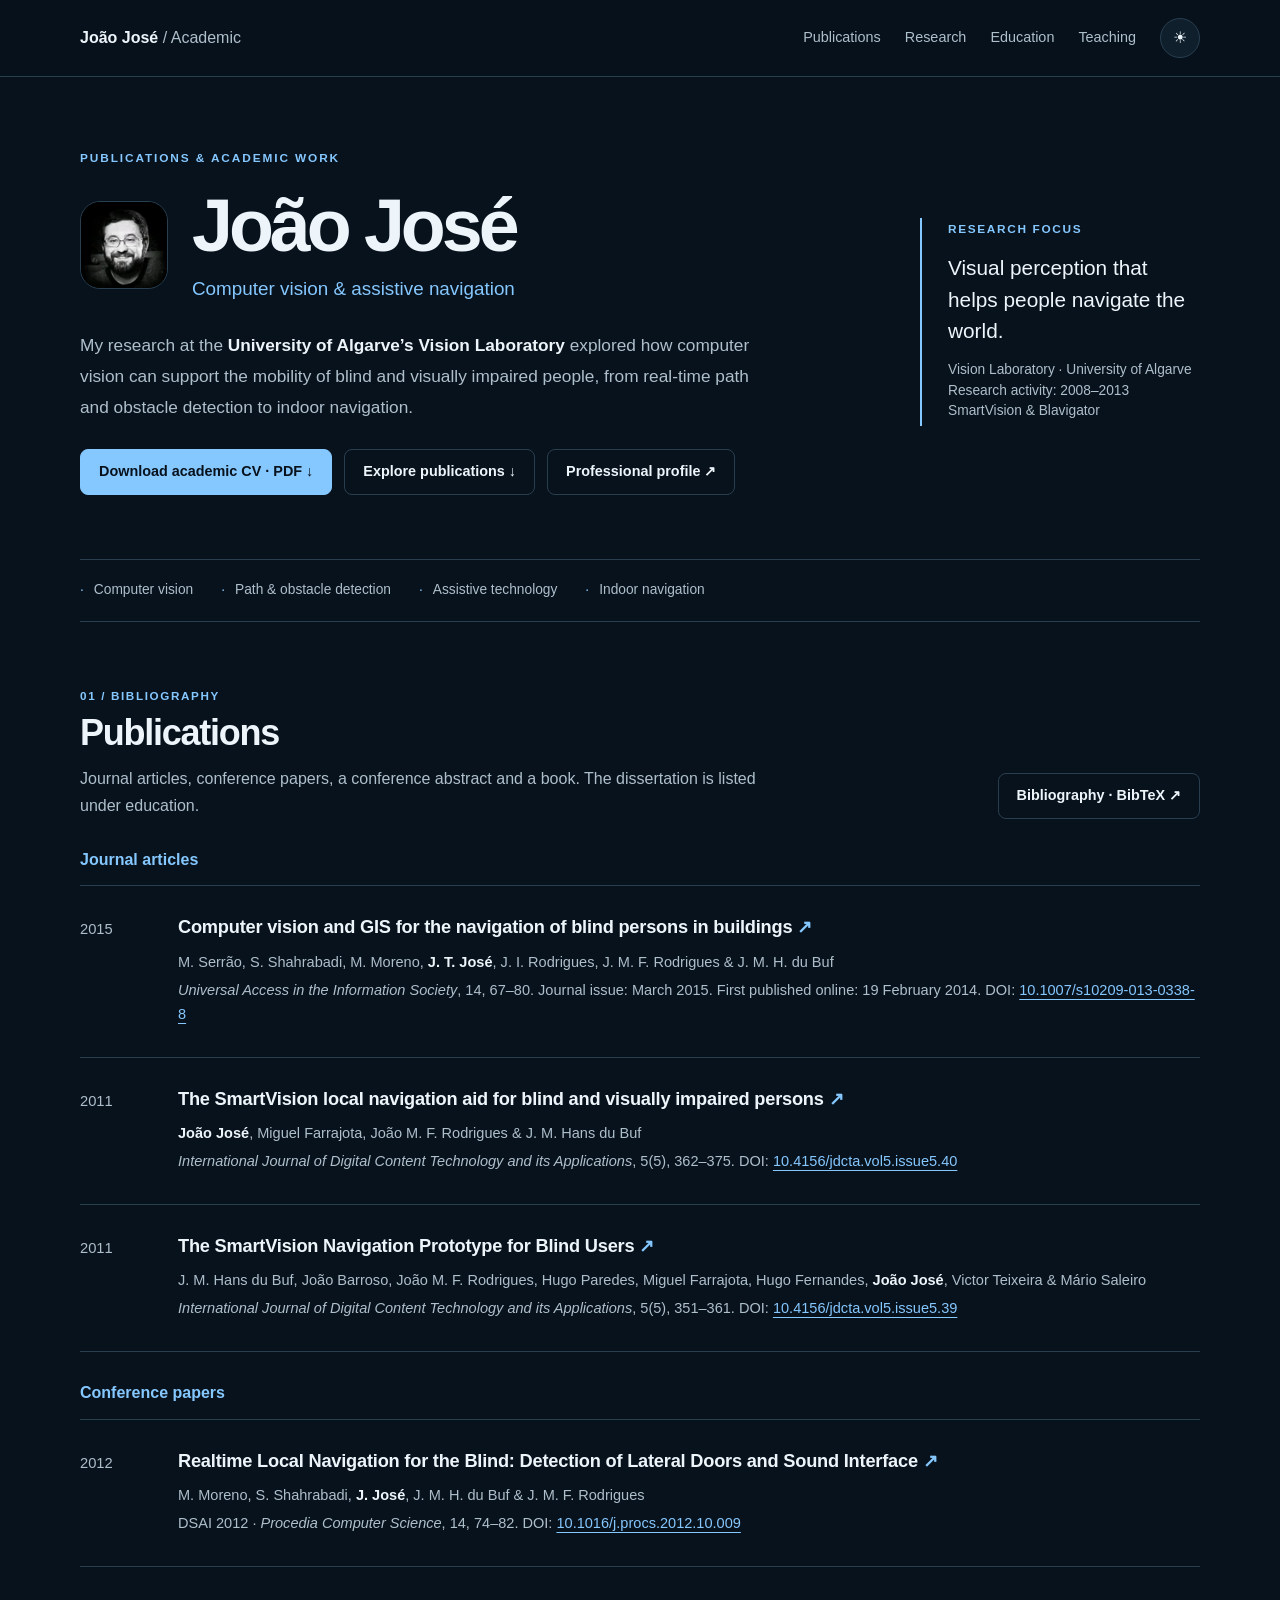
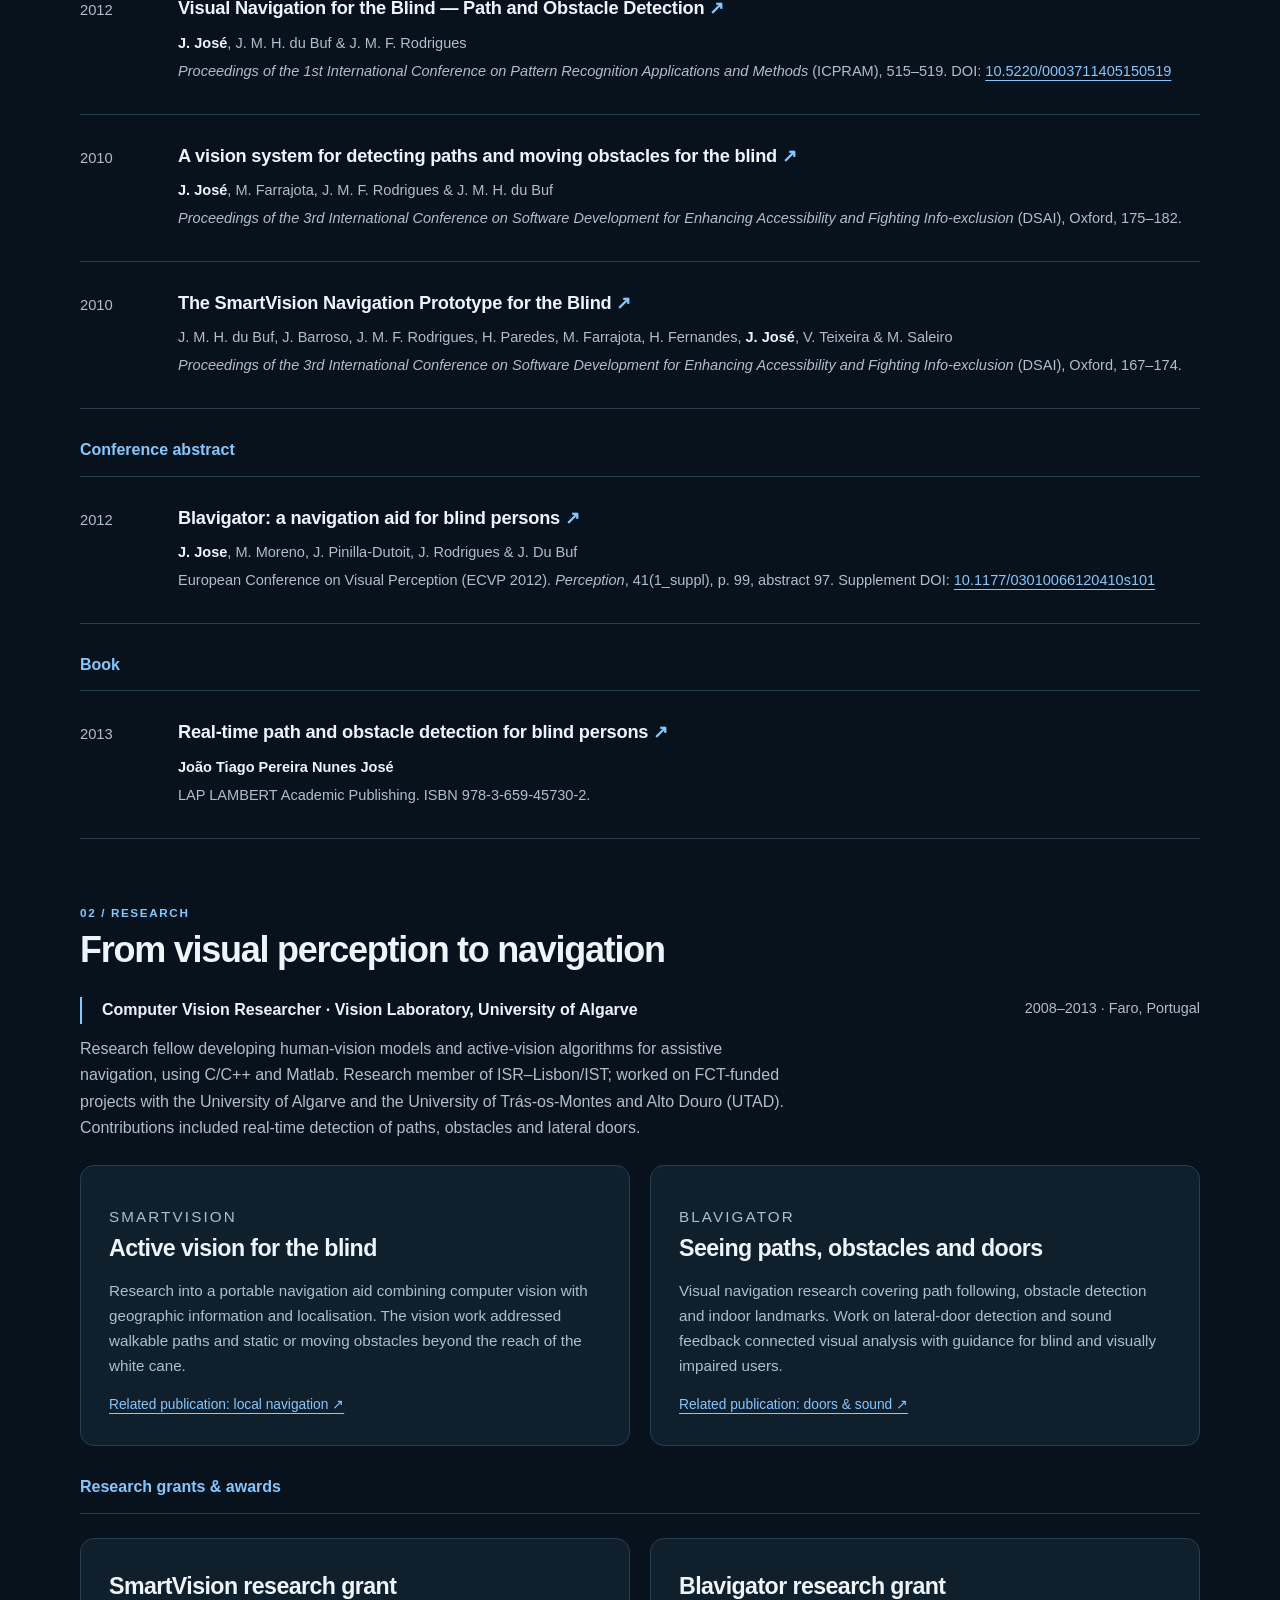
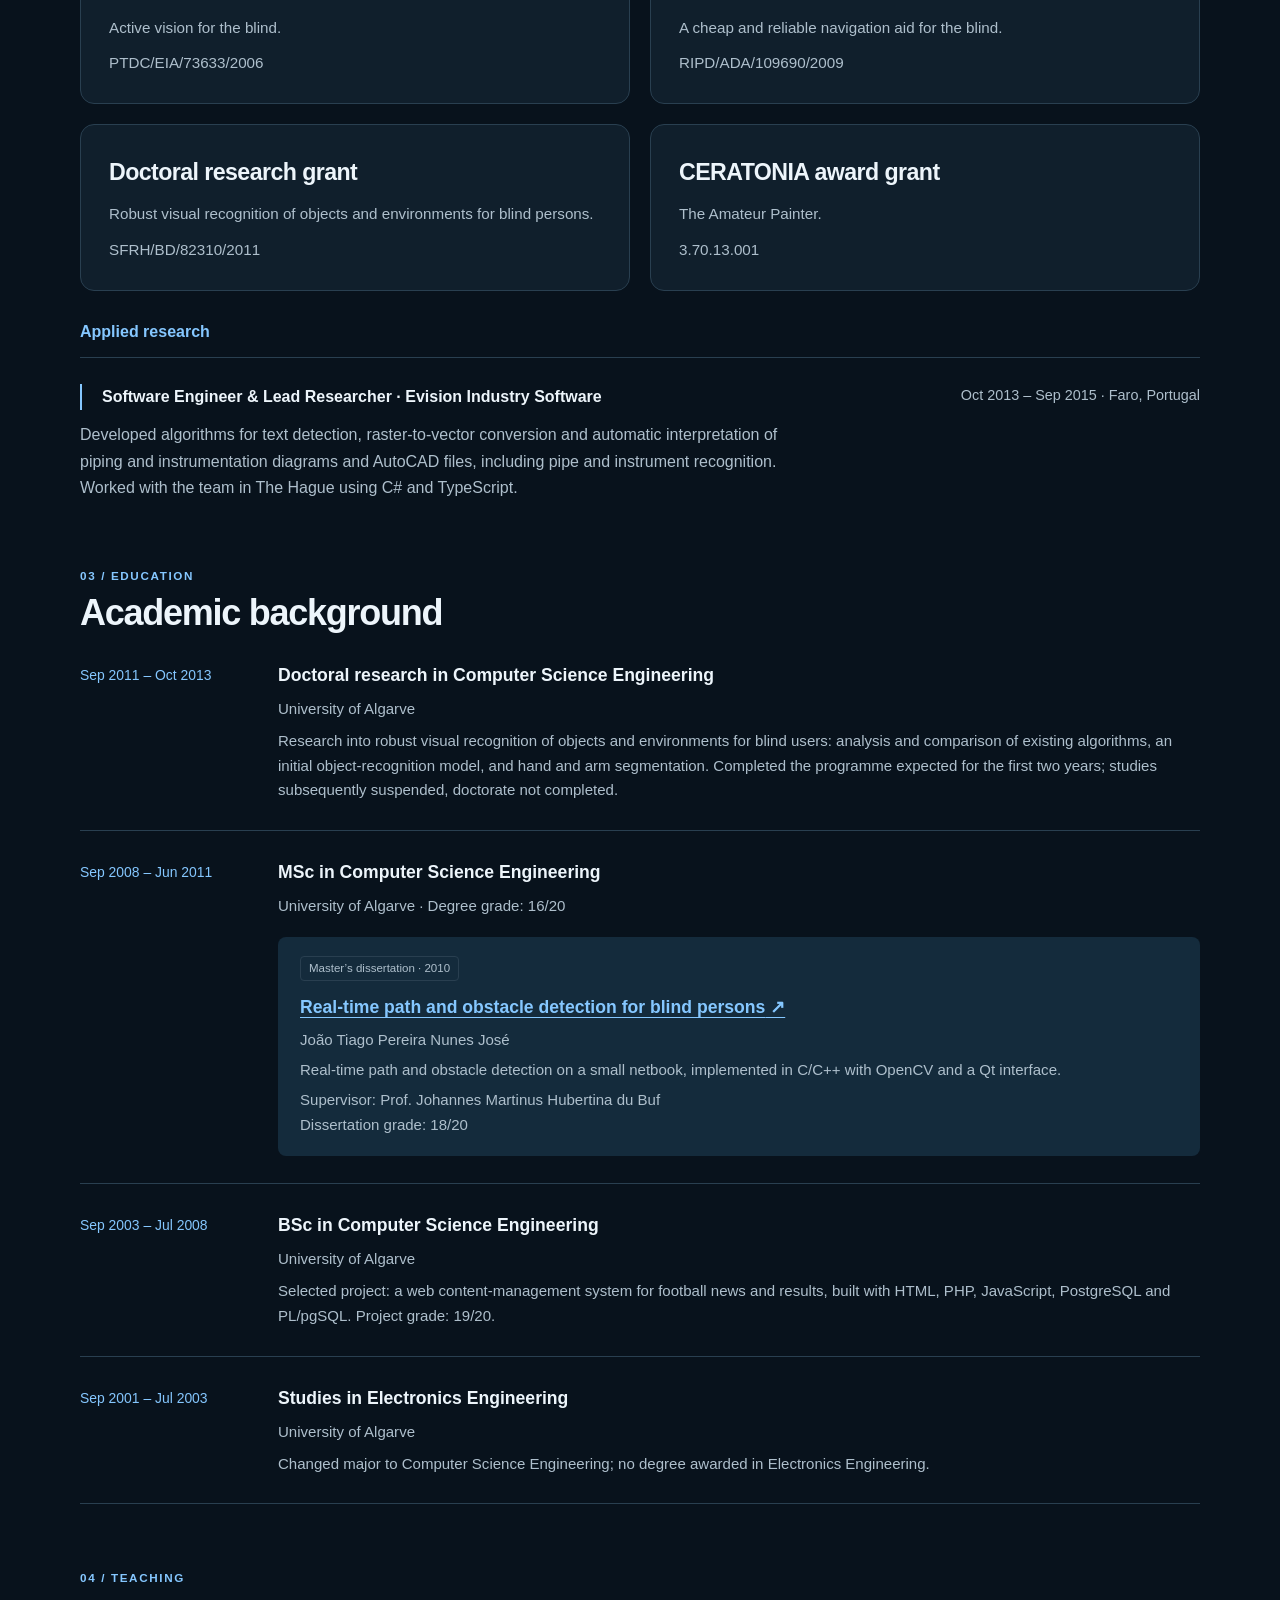
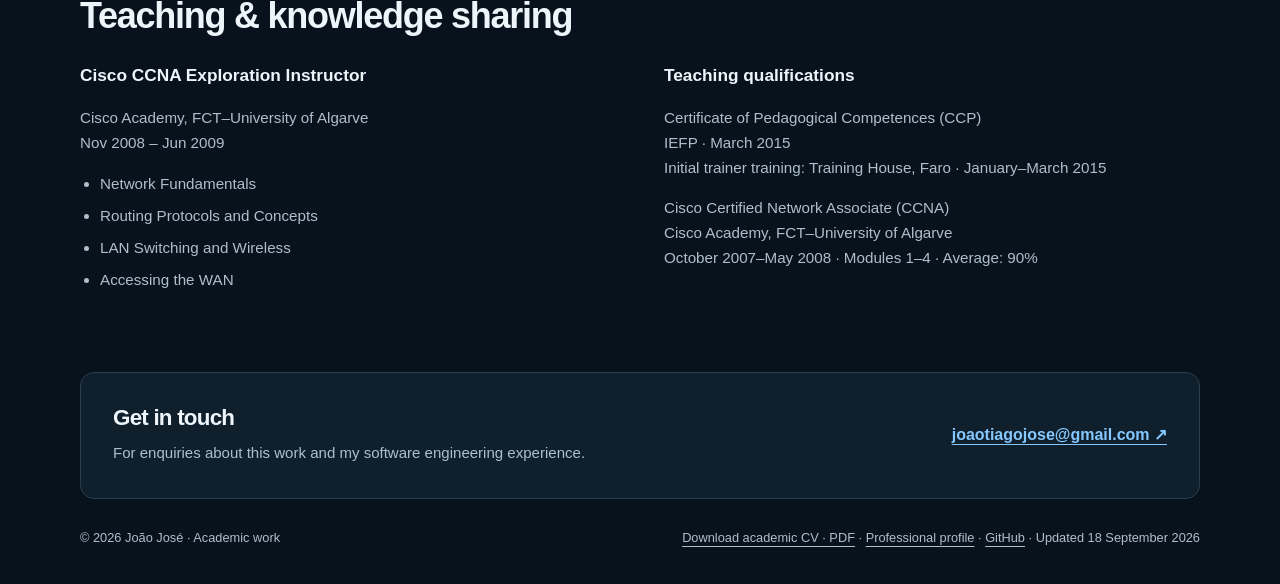
==== commit 321119a3: "Use personal Gmail address on academic profile and CV" ====
--- a/academic/index.html
+++ b/academic/index.html
@@ -48,7 +48,7 @@
         </div>
         <p class="lead">My research at the <strong>University of Algarve’s Vision Laboratory</strong> explored how computer vision can support the mobility of blind and visually impaired people, from real-time path and obstacle detection to indoor navigation.</p>
         <div class="hero-links">
-          <a class="button primary" href="Joao_Jose_Academic_CV.pdf?v=20260918_001" download="Joao_Jose_Academic_CV_20260918_001.pdf">Download academic CV · PDF <span aria-hidden="true">&nbsp;↓</span></a>
+          <a class="button primary" href="Joao_Jose_Academic_CV.pdf?v=20260918_002" download="Joao_Jose_Academic_CV_20260918_002.pdf">Download academic CV · PDF <span aria-hidden="true">&nbsp;↓</span></a>
           <a class="button" href="#publications">Explore publications <span aria-hidden="true">&nbsp;↓</span></a>
           <a class="button" href="../" target="_blank" rel="noopener noreferrer">Professional profile <span aria-hidden="true">&nbsp;↗</span></a>
         </div>
@@ -235,12 +235,12 @@
 
     <section id="contact" class="contact" aria-labelledby="contact-title">
       <div><h2 id="contact-title">Get in touch</h2><p>For enquiries about this work and my software engineering experience.</p></div>
-      <a href="mailto:joao@jtjsoftware.com">joao@jtjsoftware.com ↗</a>
+      <a href="mailto:joaotiagojose@gmail.com">joaotiagojose@gmail.com ↗</a>
     </section>
   </main>
   <footer class="wrap">
     <p>© <span id="year">2026</span> João José · Academic work</p>
-    <p><a href="Joao_Jose_Academic_CV.pdf?v=20260918_001" download="Joao_Jose_Academic_CV_20260918_001.pdf">Download academic CV · PDF</a> · <a href="../" target="_blank" rel="noopener noreferrer">Professional profile</a> · <a href="https://github.com/joaotiagojose" target="_blank" rel="noopener noreferrer">GitHub</a> · Updated <time datetime="2026-09-18">18 September 2026</time></p>
+    <p><a href="Joao_Jose_Academic_CV.pdf?v=20260918_002" download="Joao_Jose_Academic_CV_20260918_002.pdf">Download academic CV · PDF</a> · <a href="../" target="_blank" rel="noopener noreferrer">Professional profile</a> · <a href="https://github.com/joaotiagojose" target="_blank" rel="noopener noreferrer">GitHub</a> · Updated <time datetime="2026-09-18">18 September 2026</time></p>
   </footer>
 </body>
 </html>
